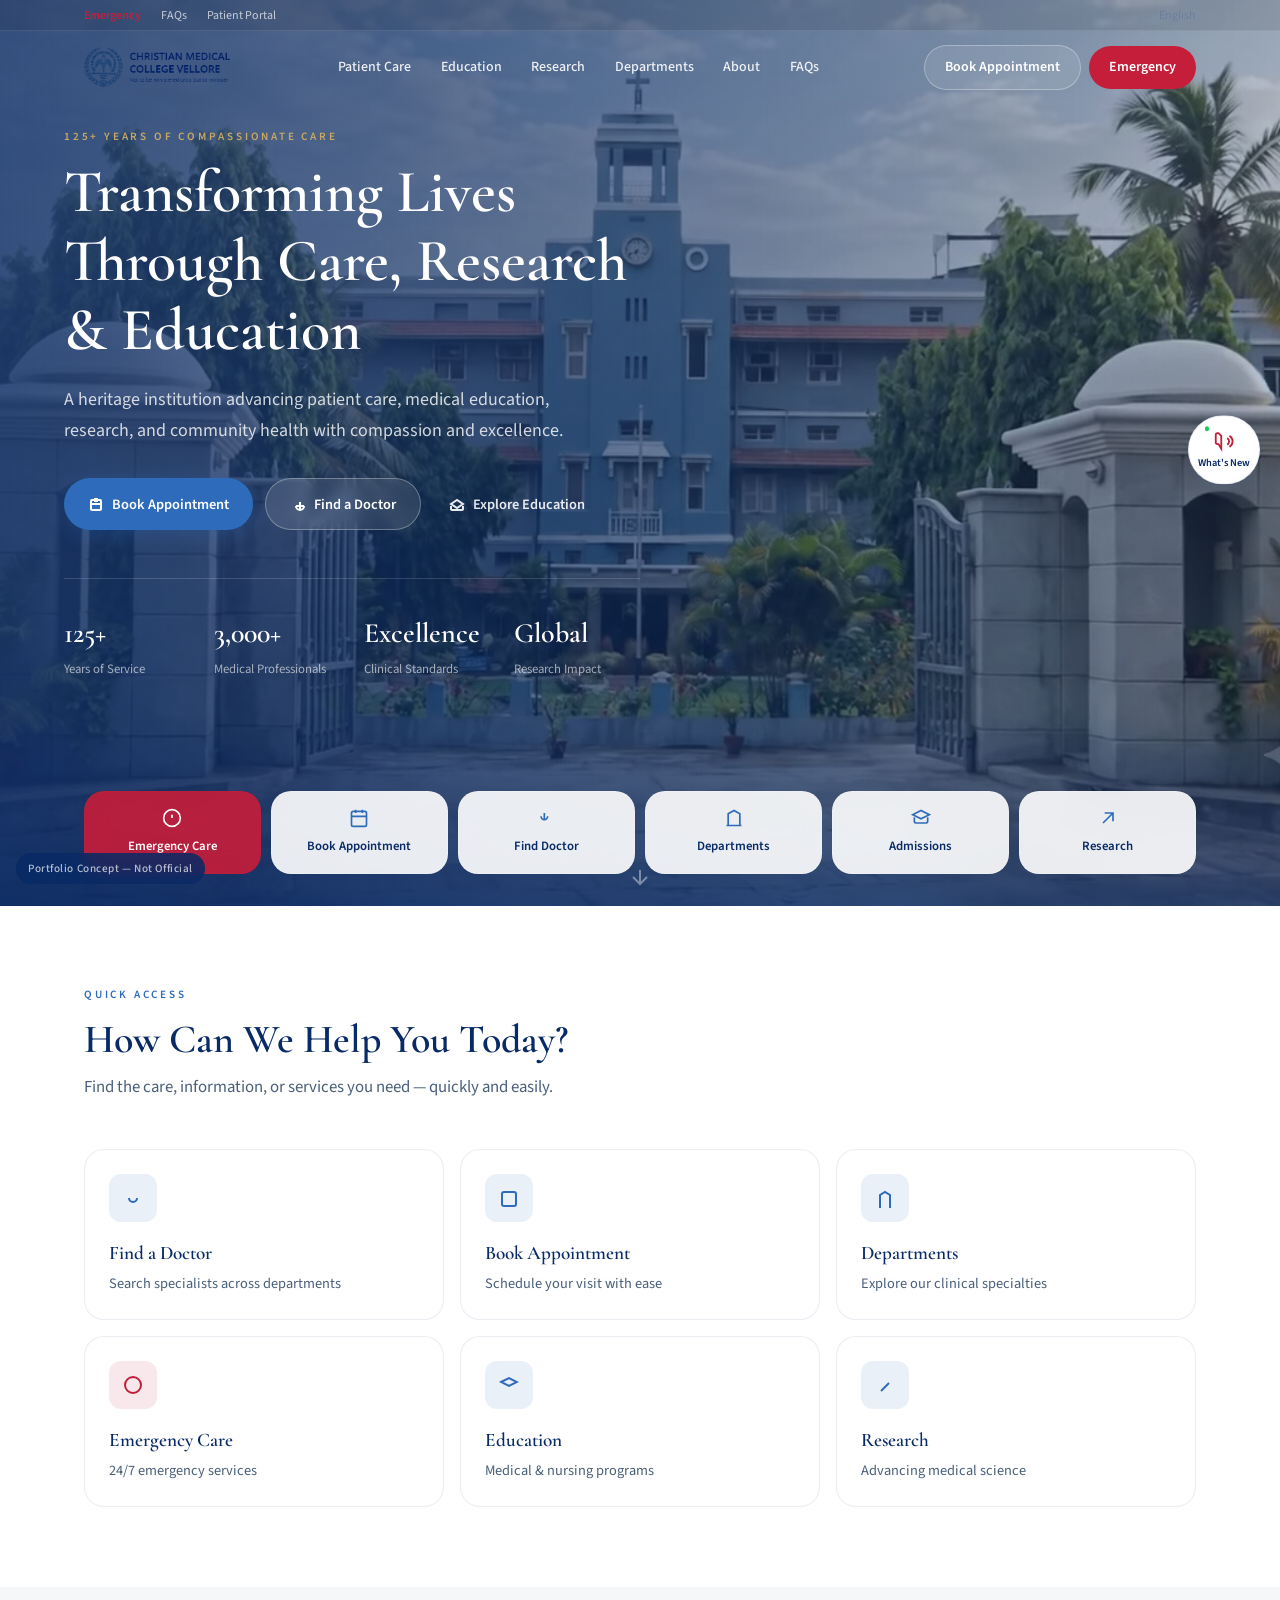
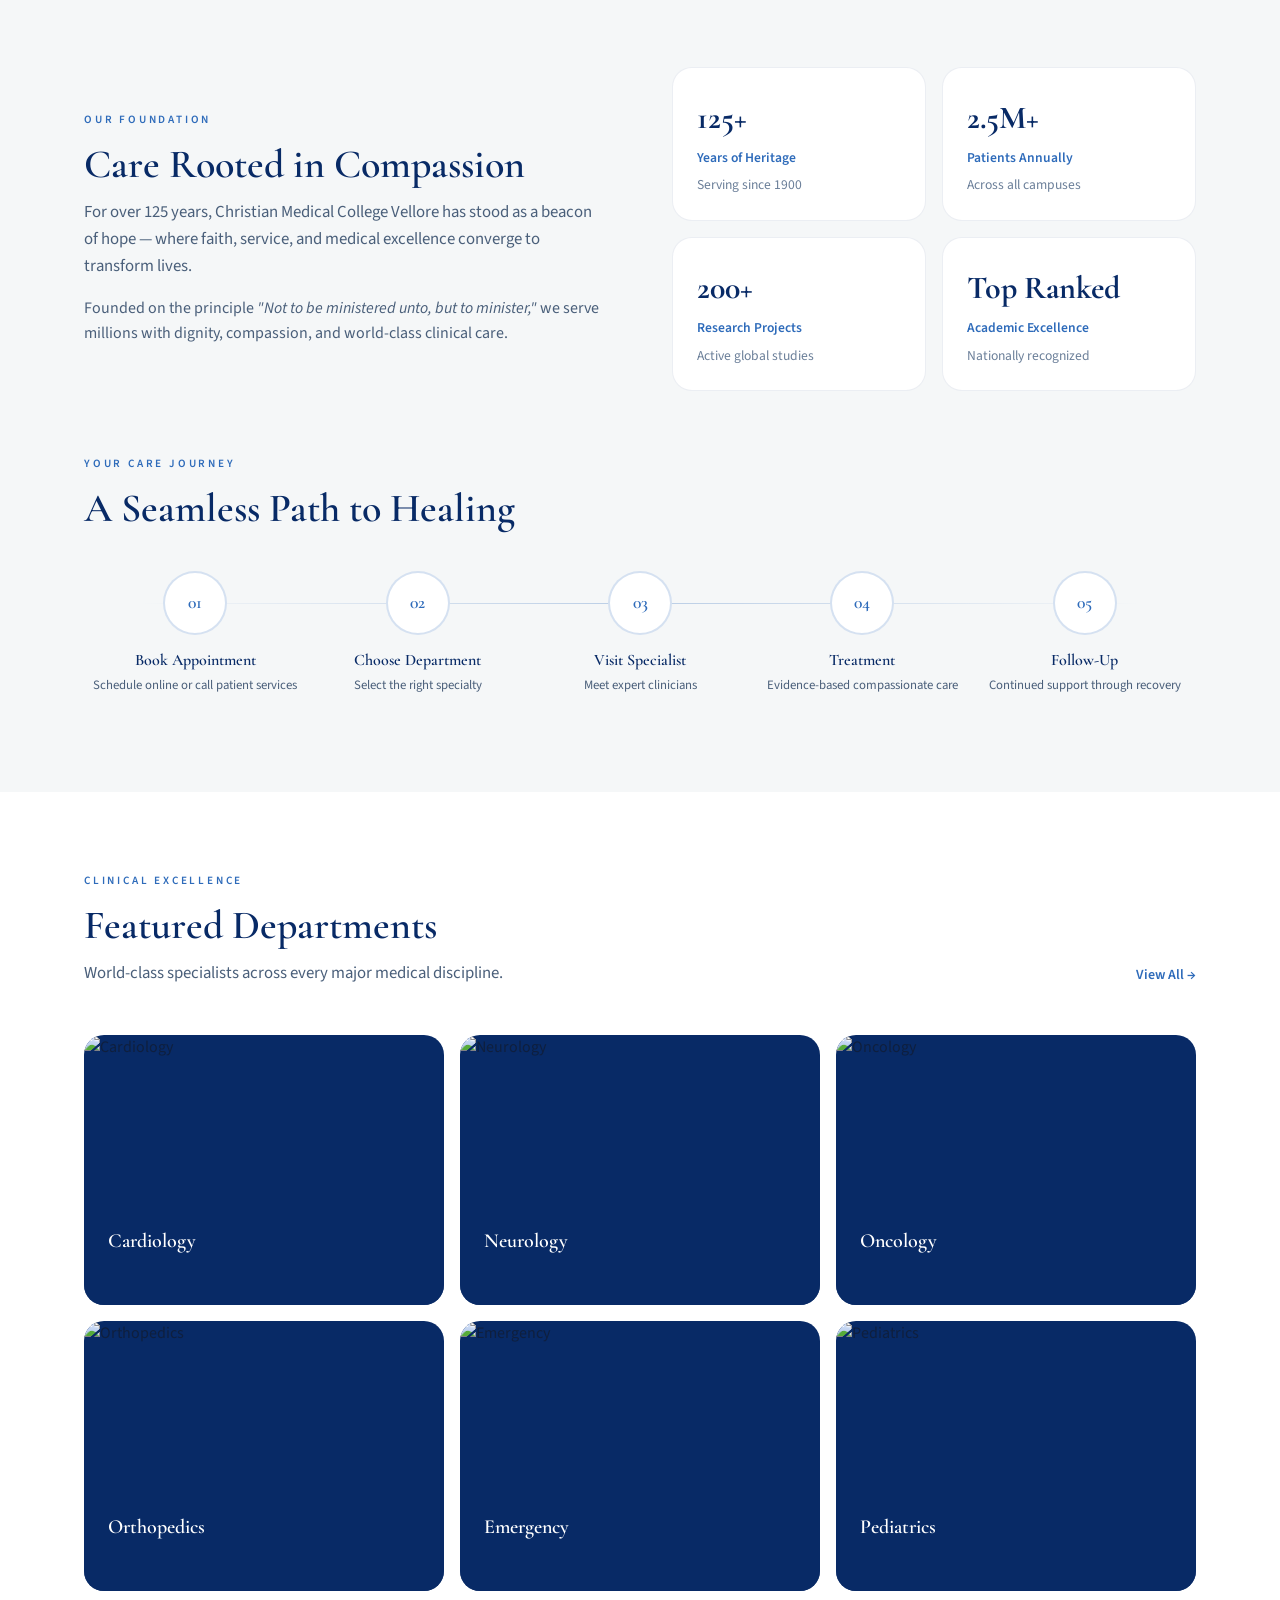
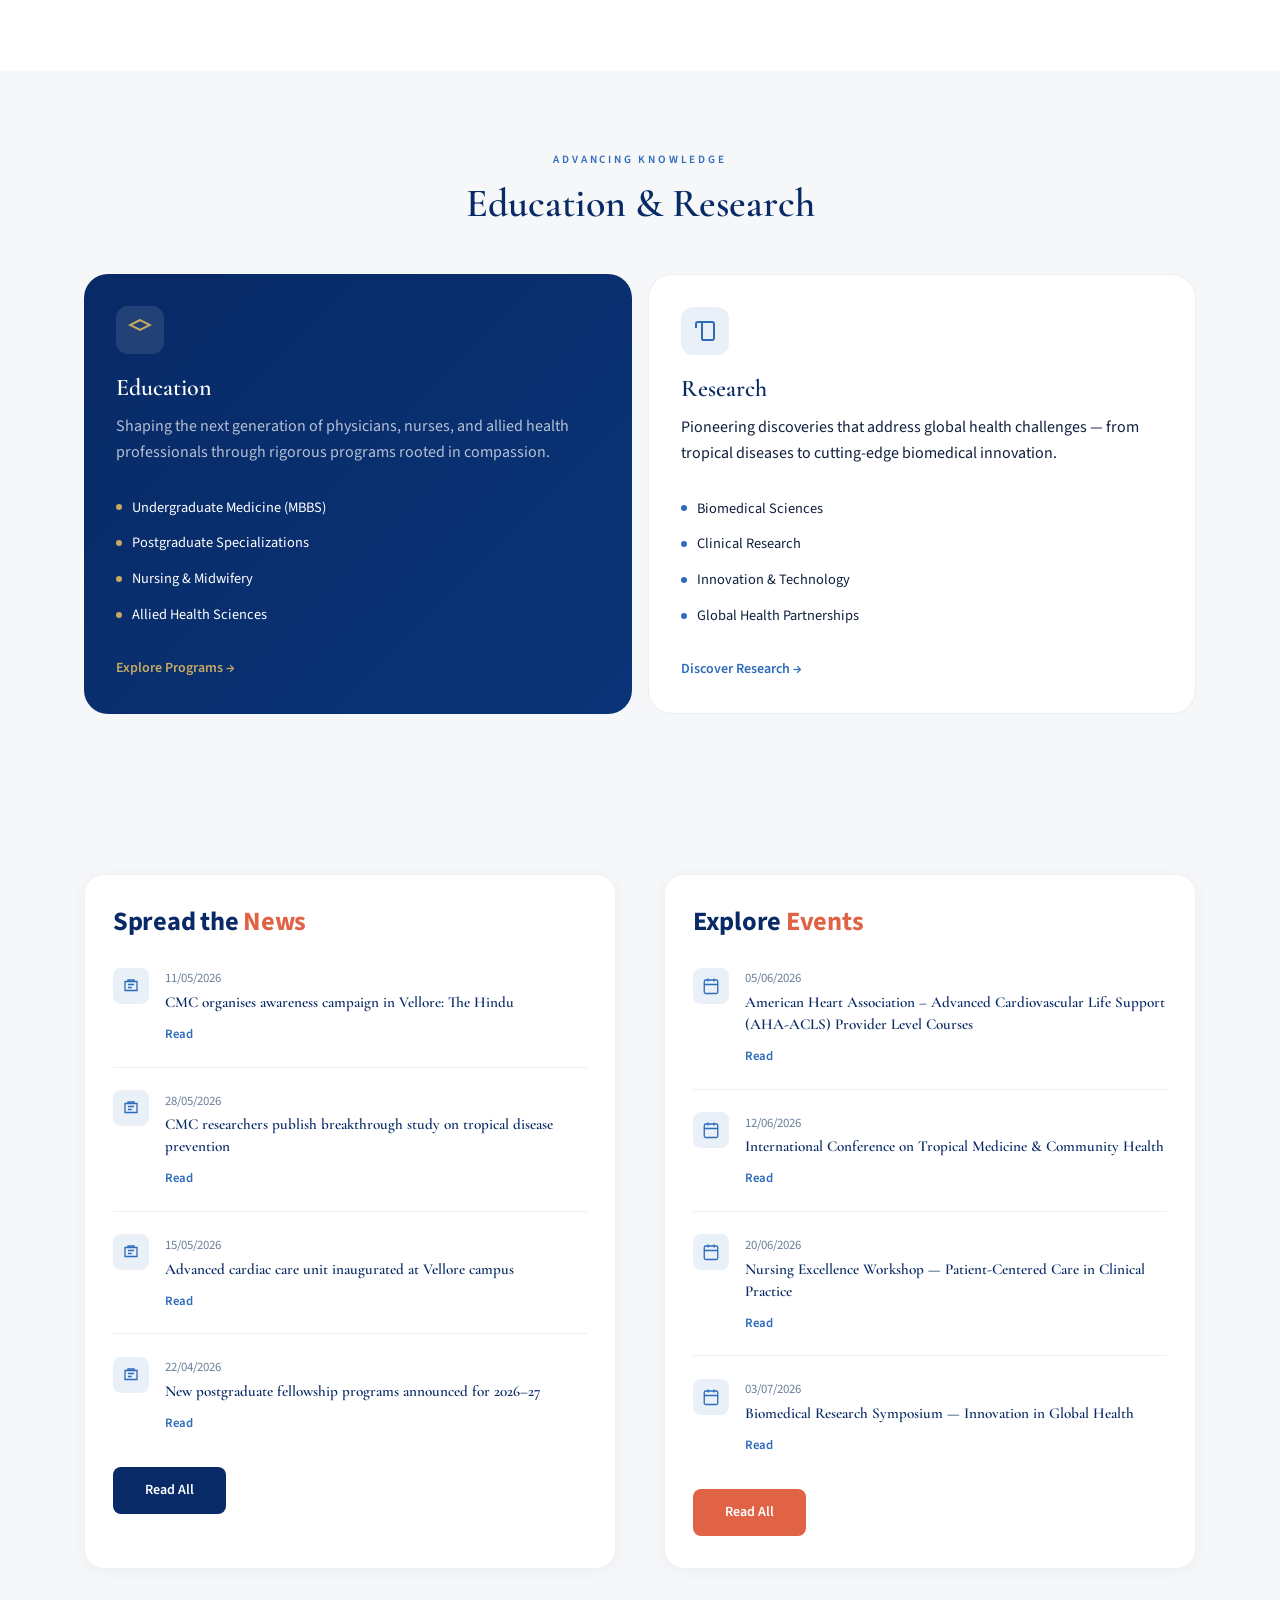
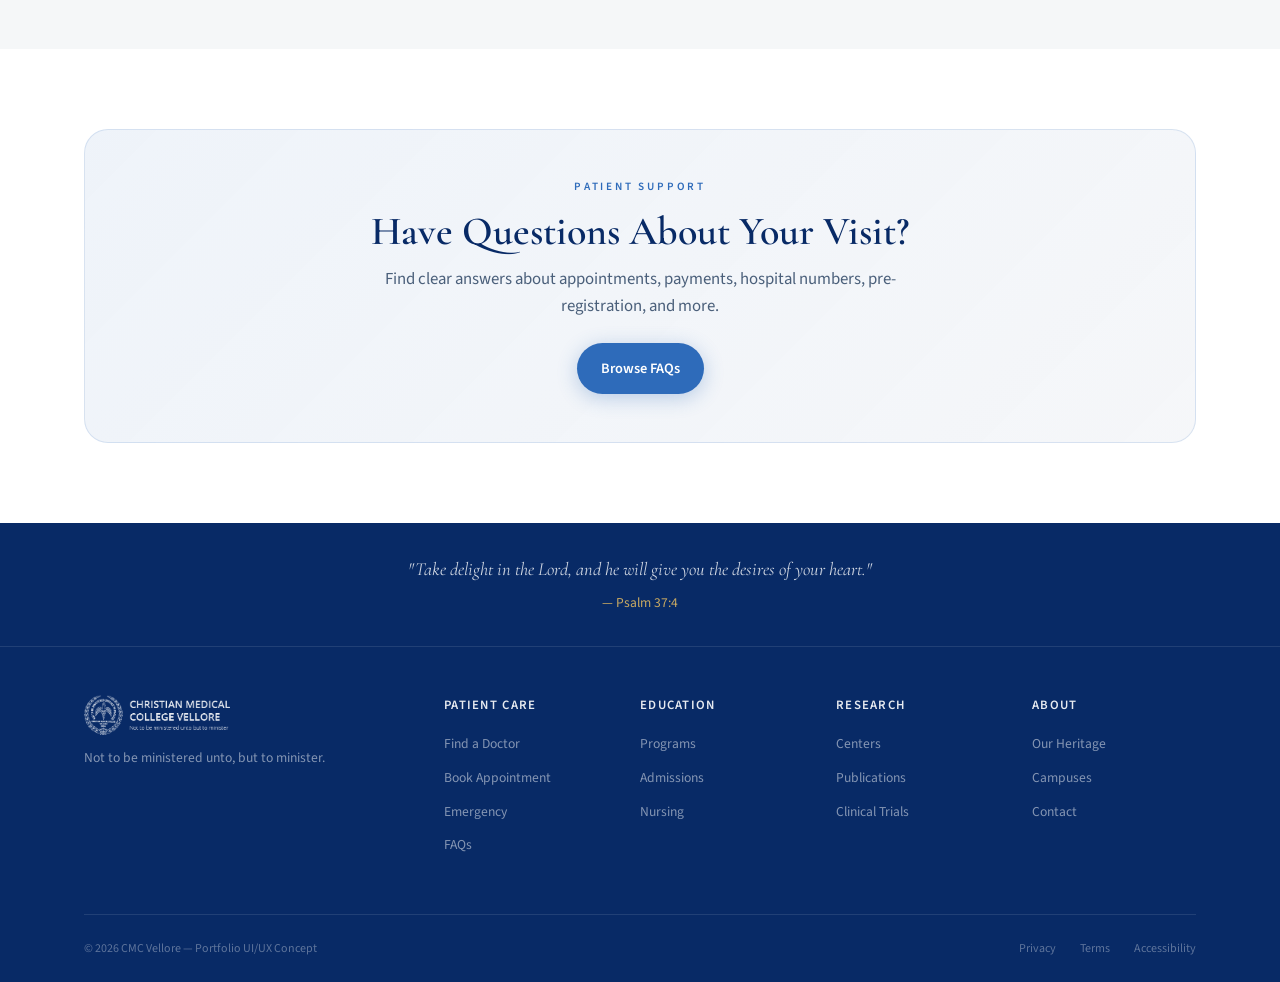
==== index.html @ eed33484 "Add files via upload" ====
<!DOCTYPE html>
<html lang="en">
<head>
  <meta charset="UTF-8">
  <meta name="viewport" content="width=device-width, initial-scale=1.0">
  <title>CMC Vellore — UI/UX Portfolio Concept</title>
  <meta name="description" content="Conceptual redesign of Christian Medical College Vellore — a portfolio UI/UX demo.">
  <link rel="preconnect" href="https://fonts.googleapis.com">
  <link rel="preconnect" href="https://fonts.gstatic.com" crossorigin>
  <link href="https://fonts.googleapis.com/css2?family=Cormorant+Garamond:wght@500;600;700&family=Source+Sans+3:wght@400;500;600;700&display=swap" rel="stylesheet">
  <link rel="stylesheet" href="style.css">
</head>
<body>

  <div class="portfolio-badge">Portfolio Concept — Not Official</div>

  <!-- Header -->
  <header class="header" id="header">
    <div class="utility-bar">
      <div class="container">
        <div class="utility-links">
          <a href="#emergency" class="emergency">Emergency</a>
          <a href="faq.html">FAQs</a>
          <a href="appointment.html">Patient Portal</a>
        </div>
        <span style="color:var(--text-3);font-size:0.75rem;">English</span>
      </div>
    </div>
    <div class="nav-bar">
      <div class="container">
        <a href="index.html" class="logo">
          <img src="assets/images/logo-2.png" alt="Christian Medical College Vellore">
        </a>
        <nav class="nav-links" aria-label="Main navigation">
          <a href="#patient-care" class="nav-link">Patient Care</a>
          <a href="#education" class="nav-link">Education</a>
          <a href="#research" class="nav-link">Research</a>
          <a href="#departments" class="nav-link">Departments</a>
          <a href="#about" class="nav-link">About</a>
          <a href="faq.html" class="nav-link">FAQs</a>
        </nav>
        <div class="nav-actions">
          <a href="appointment.html" class="btn btn--ghost-nav">Book Appointment</a>
          <a href="#emergency" class="btn btn--red" style="padding:0.65rem 1.25rem;font-size:0.875rem;">Emergency</a>
          <button class="menu-toggle" id="menuToggle" aria-label="Open menu" aria-expanded="false">
            <svg width="24" height="24" fill="none" stroke="currentColor" stroke-width="2"><path d="M4 6h16M4 12h16M4 18h16"/></svg>
          </button>
        </div>
      </div>
    </div>
    <nav class="mobile-menu" id="mobileMenu" aria-label="Mobile navigation">
      <a href="#patient-care">Patient Care</a>
      <a href="#education">Education</a>
      <a href="#research">Research</a>
      <a href="#departments">Departments</a>
      <a href="#about">About</a>
      <a href="faq.html">FAQs</a>
      <a href="appointment.html" style="margin-top:0.75rem;text-align:center;border:1px solid rgba(8,42,102,0.15);border-radius:999px;padding:0.75rem;">Book Appointment</a>
    </nav>
  </header>

  <main>
    <!-- Hero -->
    <section class="hero" aria-label="Welcome">
      <div class="hero__video-wrap">
        <video autoplay loop muted playsinline poster="assets/images/hero-poster.png">
          <source src="videos/landing.webm" type="video/webm">
        </video>
        <div class="hero__overlay"></div>
        <div class="hero__glow"></div>
        <div class="hero__fade"></div>
      </div>

      <div class="hero__content container">
        <p class="eyebrow eyebrow--gold">125+ Years of Compassionate Care</p>
        <h1>Transforming Lives Through Care, Research &amp; Education</h1>
        <p class="hero__subtitle">A heritage institution advancing patient care, medical education, research, and community health with compassion and excellence.</p>
        <div class="hero__ctas">
          <a href="appointment.html" class="btn btn--primary">
            <svg width="16" height="16" fill="none" stroke="currentColor" stroke-width="2"><rect x="3" y="4" width="10" height="10" rx="1"/><path d="M3 8h10M7 2v4M9 2v4"/></svg>
            Book Appointment
          </a>
          <a href="#patient-care" class="btn btn--ghost">
            <svg width="16" height="16" fill="none" stroke="currentColor" stroke-width="2"><path d="M6 10a4 4 0 108 0"/><path d="M10 6v8M6 10h8"/></svg>
            Find a Doctor
          </a>
          <a href="#education" class="btn btn--text">
            <svg width="16" height="16" fill="none" stroke="currentColor" stroke-width="2"><path d="M2 8l6-4 6 4-6 4z"/><path d="M14 10v3a1 1 0 01-1 1H3a1 1 0 01-1-1v-3"/></svg>
            Explore Education
          </a>
        </div>
        <div class="hero__stats">
          <div><strong>125+</strong><span>Years of Service</span></div>
          <div><strong>3,000+</strong><span>Medical Professionals</span></div>
          <div><strong>Excellence</strong><span>Clinical Standards</span></div>
          <div><strong>Global</strong><span>Research Impact</span></div>
        </div>
      </div>

      <div class="hero__actions">
        <div class="container">
          <div class="hero__action-grid">
            <a href="#emergency" class="action-card action-card--red">
              <svg fill="none" stroke="currentColor" stroke-width="2" viewBox="0 0 24 24"><circle cx="12" cy="12" r="10"/><path d="M12 8v4M12 16h.01"/></svg>
              Emergency Care
            </a>
            <a href="appointment.html" class="action-card">
              <svg fill="none" stroke="currentColor" stroke-width="2" viewBox="0 0 24 24"><rect x="3" y="4" width="18" height="18" rx="2"/><path d="M16 2v4M8 2v4M3 10h18"/></svg>
              Book Appointment
            </a>
            <a href="#patient-care" class="action-card">
              <svg fill="none" stroke="currentColor" stroke-width="2" viewBox="0 0 24 24"><path d="M6 10a4 4 0 108 0"/><path d="M10 6v8"/></svg>
              Find Doctor
            </a>
            <a href="#departments" class="action-card">
              <svg fill="none" stroke="currentColor" stroke-width="2" viewBox="0 0 24 24"><path d="M3 21h18M5 21V7l7-4 7 4v14"/></svg>
              Departments
            </a>
            <a href="#education" class="action-card">
              <svg fill="none" stroke="currentColor" stroke-width="2" viewBox="0 0 24 24"><path d="M2 8l10-5 10 5-10 5z"/><path d="M20 11v5a2 2 0 01-2 2H6a2 2 0 01-2-2v-5"/></svg>
              Admissions
            </a>
            <a href="#research" class="action-card">
              <svg fill="none" stroke="currentColor" stroke-width="2" viewBox="0 0 24 24"><path d="M6 18L18 6M8 6h10v10"/></svg>
              Research
            </a>
          </div>
        </div>
      </div>

      <div class="scroll-hint" aria-hidden="true">
        <svg width="24" height="24" fill="none" stroke="currentColor" stroke-width="2"><path d="M12 5v14M5 12l7 7 7-7"/></svg>
      </div>
    </section>

    <!-- Quick Access -->
    <section class="section section--white">
      <div class="container">
        <div class="section-header fade-up">
          <p class="eyebrow">Quick Access</p>
          <h2 class="section-title">How Can We Help You Today?</h2>
          <p class="section-desc">Find the care, information, or services you need — quickly and easily.</p>
        </div>
        <div class="card-grid card-grid--3">
          <a href="#patient-care" class="info-card fade-up">
            <div class="info-card__icon"><svg width="20" height="20" fill="none" stroke="currentColor" stroke-width="2"><path d="M6 10a4 4 0 108 0"/></svg></div>
            <h3>Find a Doctor</h3>
            <p>Search specialists across departments</p>
          </a>
          <a href="appointment.html" class="info-card fade-up">
            <div class="info-card__icon"><svg width="20" height="20" fill="none" stroke="currentColor" stroke-width="2"><rect x="3" y="4" width="14" height="14" rx="2"/></svg></div>
            <h3>Book Appointment</h3>
            <p>Schedule your visit with ease</p>
          </a>
          <a href="#departments" class="info-card fade-up">
            <div class="info-card__icon"><svg width="20" height="20" fill="none" stroke="currentColor" stroke-width="2"><path d="M3 21h14M5 21V7l5-3 5 3v14"/></svg></div>
            <h3>Departments</h3>
            <p>Explore our clinical specialties</p>
          </a>
          <a href="#emergency" class="info-card fade-up">
            <div class="info-card__icon" style="background:rgba(196,30,58,0.1);color:var(--red);"><svg width="20" height="20" fill="none" stroke="currentColor" stroke-width="2"><circle cx="10" cy="10" r="8"/></svg></div>
            <h3>Emergency Care</h3>
            <p>24/7 emergency services</p>
          </a>
          <a href="#education" class="info-card fade-up">
            <div class="info-card__icon"><svg width="20" height="20" fill="none" stroke="currentColor" stroke-width="2"><path d="M2 7l8-4 8 4-8 4z"/></svg></div>
            <h3>Education</h3>
            <p>Medical &amp; nursing programs</p>
          </a>
          <a href="#research" class="info-card fade-up">
            <div class="info-card__icon"><svg width="20" height="20" fill="none" stroke="currentColor" stroke-width="2"><path d="M6 16L14 8"/></svg></div>
            <h3>Research</h3>
            <p>Advancing medical science</p>
          </a>
        </div>
      </div>
    </section>

    <!-- Patient Care -->
    <section class="section section--warm" id="patient-care">
      <div class="container">
        <div class="split">
          <div class="fade-up">
            <p class="eyebrow">Our Foundation</p>
            <h2 class="section-title">Care Rooted in Compassion</h2>
            <p class="section-desc" style="max-width:none;">For over 125 years, Christian Medical College Vellore has stood as a beacon of hope — where faith, service, and medical excellence converge to transform lives.</p>
            <p style="margin-top:1rem;color:var(--text-2);">Founded on the principle <em>"Not to be ministered unto, but to minister,"</em> we serve millions with dignity, compassion, and world-class clinical care.</p>
          </div>
          <div class="stat-grid fade-up">
            <div class="stat-card"><strong>125+</strong><em>Years of Heritage</em><span>Serving since 1900</span></div>
            <div class="stat-card"><strong>2.5M+</strong><em>Patients Annually</em><span>Across all campuses</span></div>
            <div class="stat-card"><strong>200+</strong><em>Research Projects</em><span>Active global studies</span></div>
            <div class="stat-card"><strong>Top Ranked</strong><em>Academic Excellence</em><span>Nationally recognized</span></div>
          </div>
        </div>

        <div style="margin-top:4rem;" class="fade-up">
          <p class="eyebrow">Your Care Journey</p>
          <h2 class="section-title" style="margin-bottom:2.5rem;">A Seamless Path to Healing</h2>
          <div class="journey">
            <div class="journey__step">
              <div class="journey__num">01</div>
              <h3>Book Appointment</h3>
              <p>Schedule online or call patient services</p>
            </div>
            <div class="journey__step">
              <div class="journey__num">02</div>
              <h3>Choose Department</h3>
              <p>Select the right specialty</p>
            </div>
            <div class="journey__step">
              <div class="journey__num">03</div>
              <h3>Visit Specialist</h3>
              <p>Meet expert clinicians</p>
            </div>
            <div class="journey__step">
              <div class="journey__num">04</div>
              <h3>Treatment</h3>
              <p>Evidence-based compassionate care</p>
            </div>
            <div class="journey__step">
              <div class="journey__num">05</div>
              <h3>Follow-Up</h3>
              <p>Continued support through recovery</p>
            </div>
          </div>
        </div>
      </div>
    </section>

    <!-- Departments -->
    <section class="section section--white" id="departments">
      <div class="container">
        <div class="section-header section-header--row fade-up">
          <div>
            <p class="eyebrow">Clinical Excellence</p>
            <h2 class="section-title">Featured Departments</h2>
            <p class="section-desc">World-class specialists across every major medical discipline.</p>
          </div>
          <a href="#" class="link-arrow">View All →</a>
        </div>
        <div class="card-grid card-grid--3">
          <a href="#" class="dept-card fade-up">
            <img src="https://images.unsplash.com/photo-1559757148-5c350d0d3c56?w=800&q=80" alt="Cardiology" loading="lazy">
            <div class="dept-card__overlay"></div>
            <div class="dept-card__content"><h3>Cardiology</h3><p>Advanced heart care &amp; interventional procedures</p></div>
          </a>
          <a href="#" class="dept-card fade-up">
            <img src="https://images.unsplash.com/photo-1576091160399-112ba8d25d1d?w=800&q=80" alt="Neurology" loading="lazy">
            <div class="dept-card__overlay"></div>
            <div class="dept-card__content"><h3>Neurology</h3><p>Comprehensive neurological disorders treatment</p></div>
          </a>
          <a href="#" class="dept-card fade-up">
            <img src="https://images.unsplash.com/photo-1579684385127-1ef15d508118?w=800&q=80" alt="Oncology" loading="lazy">
            <div class="dept-card__overlay"></div>
            <div class="dept-card__content"><h3>Oncology</h3><p>Multidisciplinary cancer care excellence</p></div>
          </a>
          <a href="#" class="dept-card fade-up">
            <img src="https://images.unsplash.com/photo-1666214280552-fb5c1a0e8b0f?w=800&q=80" alt="Orthopedics" loading="lazy">
            <div class="dept-card__overlay"></div>
            <div class="dept-card__content"><h3>Orthopedics</h3><p>Bone, joint &amp; musculoskeletal expertise</p></div>
          </a>
          <a href="#" class="dept-card fade-up">
            <img src="https://images.unsplash.com/photo-1516549655169-df83a0774514?w=800&q=80" alt="Emergency" loading="lazy">
            <div class="dept-card__overlay"></div>
            <div class="dept-card__content"><h3>Emergency</h3><p>Round-the-clock critical care services</p></div>
          </a>
          <a href="#" class="dept-card fade-up">
            <img src="https://images.unsplash.com/photo-1584515933487-779824d29309?w=800&q=80" alt="Pediatrics" loading="lazy">
            <div class="dept-card__overlay"></div>
            <div class="dept-card__content"><h3>Pediatrics</h3><p>Dedicated care for children &amp; adolescents</p></div>
          </a>
        </div>
      </div>
    </section>

    <!-- Education & Research -->
    <section class="section section--warm" id="education">
      <div class="container">
        <div class="section-header fade-up" style="text-align:center;margin-left:auto;margin-right:auto;">
          <p class="eyebrow">Advancing Knowledge</p>
          <h2 class="section-title">Education &amp; Research</h2>
        </div>
        <div class="card-grid card-grid--2" style="margin-top:2rem;">
          <div class="panel panel--navy fade-up" id="research">
            <div class="panel__icon"><svg width="24" height="24" fill="none" stroke="currentColor" stroke-width="2"><path d="M12 2L2 7l10 5 10-5-10-5z"/></svg></div>
            <h3>Education</h3>
            <p>Shaping the next generation of physicians, nurses, and allied health professionals through rigorous programs rooted in compassion.</p>
            <ul>
              <li>Undergraduate Medicine (MBBS)</li>
              <li>Postgraduate Specializations</li>
              <li>Nursing &amp; Midwifery</li>
              <li>Allied Health Sciences</li>
            </ul>
            <a href="#" class="panel__link">Explore Programs →</a>
          </div>
          <div class="panel panel--white fade-up" style="background:#fff;">
            <div class="panel__icon"><svg width="24" height="24" fill="none" stroke="currentColor" stroke-width="2"><path d="M9 3H5a2 2 0 00-2 2v4m6-6h10a2 2 0 012 2v4M9 3v18m0 0h10a2 2 0 002-2V9"/></svg></div>
            <h3>Research</h3>
            <p>Pioneering discoveries that address global health challenges — from tropical diseases to cutting-edge biomedical innovation.</p>
            <ul>
              <li>Biomedical Sciences</li>
              <li>Clinical Research</li>
              <li>Innovation &amp; Technology</li>
              <li>Global Health Partnerships</li>
            </ul>
            <a href="#" class="panel__link">Discover Research →</a>
          </div>
        </div>
      </div>
    </section>

    <!-- News & Events -->
    <section class="section news-events" id="news">
      <div class="container">
        <div class="news-events__grid fade-up">

          <!-- News -->
          <div class="news-events__col">
            <h2 class="news-events__heading">Spread the <span>News</span></h2>
            <div class="news-events__list">
              <article class="news-events__item">
                <div class="news-events__icon" aria-hidden="true">
                  <svg width="18" height="18" fill="none" stroke="currentColor" stroke-width="1.75" viewBox="0 0 24 24"><path d="M4 6h16v12H4z"/><path d="M8 6V4h8v2M8 10h8M8 14h5"/></svg>
                </div>
                <div class="news-events__body">
                  <time class="news-events__date" datetime="2026-05-11">11/05/2026</time>
                  <h3 class="news-events__title">CMC organises awareness campaign in Vellore: The Hindu</h3>
                  <a href="#" class="news-events__read">Read</a>
                </div>
              </article>
              <article class="news-events__item">
                <div class="news-events__icon" aria-hidden="true">
                  <svg width="18" height="18" fill="none" stroke="currentColor" stroke-width="1.75" viewBox="0 0 24 24"><path d="M4 6h16v12H4z"/><path d="M8 6V4h8v2M8 10h8M8 14h5"/></svg>
                </div>
                <div class="news-events__body">
                  <time class="news-events__date" datetime="2026-05-28">28/05/2026</time>
                  <h3 class="news-events__title">CMC researchers publish breakthrough study on tropical disease prevention</h3>
                  <a href="#" class="news-events__read">Read</a>
                </div>
              </article>
              <article class="news-events__item">
                <div class="news-events__icon" aria-hidden="true">
                  <svg width="18" height="18" fill="none" stroke="currentColor" stroke-width="1.75" viewBox="0 0 24 24"><path d="M4 6h16v12H4z"/><path d="M8 6V4h8v2M8 10h8M8 14h5"/></svg>
                </div>
                <div class="news-events__body">
                  <time class="news-events__date" datetime="2026-05-15">15/05/2026</time>
                  <h3 class="news-events__title">Advanced cardiac care unit inaugurated at Vellore campus</h3>
                  <a href="#" class="news-events__read">Read</a>
                </div>
              </article>
              <article class="news-events__item">
                <div class="news-events__icon" aria-hidden="true">
                  <svg width="18" height="18" fill="none" stroke="currentColor" stroke-width="1.75" viewBox="0 0 24 24"><path d="M4 6h16v12H4z"/><path d="M8 6V4h8v2M8 10h8M8 14h5"/></svg>
                </div>
                <div class="news-events__body">
                  <time class="news-events__date" datetime="2026-04-22">22/04/2026</time>
                  <h3 class="news-events__title">New postgraduate fellowship programs announced for 2026–27</h3>
                  <a href="#" class="news-events__read">Read</a>
                </div>
              </article>
            </div>
            <div class="news-events__footer">
              <a href="#" class="btn--read-all btn--read-all--navy">Read All</a>
            </div>
          </div>

          <!-- Events -->
          <div class="news-events__col">
            <h2 class="news-events__heading">Explore <span>Events</span></h2>
            <div class="news-events__list">
              <article class="news-events__item">
                <div class="news-events__icon" aria-hidden="true">
                  <svg width="18" height="18" fill="none" stroke="currentColor" stroke-width="1.75" viewBox="0 0 24 24"><rect x="3" y="4" width="18" height="18" rx="2"/><path d="M16 2v4M8 2v4M3 10h18"/></svg>
                </div>
                <div class="news-events__body">
                  <time class="news-events__date" datetime="2026-06-05">05/06/2026</time>
                  <h3 class="news-events__title">American Heart Association – Advanced Cardiovascular Life Support (AHA-ACLS) Provider Level Courses</h3>
                  <a href="#" class="news-events__read">Read</a>
                </div>
              </article>
              <article class="news-events__item">
                <div class="news-events__icon" aria-hidden="true">
                  <svg width="18" height="18" fill="none" stroke="currentColor" stroke-width="1.75" viewBox="0 0 24 24"><rect x="3" y="4" width="18" height="18" rx="2"/><path d="M16 2v4M8 2v4M3 10h18"/></svg>
                </div>
                <div class="news-events__body">
                  <time class="news-events__date" datetime="2026-06-12">12/06/2026</time>
                  <h3 class="news-events__title">International Conference on Tropical Medicine &amp; Community Health</h3>
                  <a href="#" class="news-events__read">Read</a>
                </div>
              </article>
              <article class="news-events__item">
                <div class="news-events__icon" aria-hidden="true">
                  <svg width="18" height="18" fill="none" stroke="currentColor" stroke-width="1.75" viewBox="0 0 24 24"><rect x="3" y="4" width="18" height="18" rx="2"/><path d="M16 2v4M8 2v4M3 10h18"/></svg>
                </div>
                <div class="news-events__body">
                  <time class="news-events__date" datetime="2026-06-20">20/06/2026</time>
                  <h3 class="news-events__title">Nursing Excellence Workshop — Patient-Centered Care in Clinical Practice</h3>
                  <a href="#" class="news-events__read">Read</a>
                </div>
              </article>
              <article class="news-events__item">
                <div class="news-events__icon" aria-hidden="true">
                  <svg width="18" height="18" fill="none" stroke="currentColor" stroke-width="1.75" viewBox="0 0 24 24"><rect x="3" y="4" width="18" height="18" rx="2"/><path d="M16 2v4M8 2v4M3 10h18"/></svg>
                </div>
                <div class="news-events__body">
                  <time class="news-events__date" datetime="2026-07-03">03/07/2026</time>
                  <h3 class="news-events__title">Biomedical Research Symposium — Innovation in Global Health</h3>
                  <a href="#" class="news-events__read">Read</a>
                </div>
              </article>
            </div>
            <div class="news-events__footer">
              <a href="#" class="btn--read-all btn--read-all--accent">Read All</a>
            </div>
          </div>

        </div>
      </div>
    </section>

    <!-- What's New FAB -->
    <a href="#news" class="whats-new-fab" aria-label="What's New">
      <span class="whats-new-fab__dot" aria-hidden="true"></span>
      <svg width="22" height="22" fill="none" stroke="currentColor" stroke-width="2" viewBox="0 0 24 24"><path d="M3 11v2a2 2 0 002 2h1l3 5v-14l-3-3H5a2 2 0 00-2 2z"/><path d="M15.5 8.5a4 4 0 010 7M18 6a7 7 0 010 12"/></svg>
      What's New
    </a>

    <!-- FAQ Teaser -->
    <section class="section section--white" id="patient-support">
      <div class="container fade-up">
        <div class="faq-teaser">
          <p class="eyebrow">Patient Support</p>
          <h2 class="section-title">Have Questions About Your Visit?</h2>
          <p class="section-desc" style="margin:0.75rem auto 1.5rem;max-width:32rem;">Find clear answers about appointments, payments, hospital numbers, pre-registration, and more.</p>
          <a href="faq.html" class="btn btn--primary">Browse FAQs</a>
        </div>
      </div>
    </section>
  </main>

  <!-- Footer -->
  <footer class="footer" id="about">
    <div class="footer__quote">
      <blockquote>"Take delight in the Lord, and he will give you the desires of your heart."</blockquote>
      <cite>— Psalm 37:4</cite>
    </div>
    <div class="container">
      <div class="footer__grid">
        <div class="footer__brand">
          <img src="assets/images/logo-2.png" alt="CMC Vellore">
          <p>Not to be ministered unto, but to minister.</p>
        </div>
        <div>
          <h4>Patient Care</h4>
          <ul>
            <li><a href="#">Find a Doctor</a></li>
            <li><a href="appointment.html">Book Appointment</a></li>
            <li><a href="#emergency">Emergency</a></li>
            <li><a href="faq.html">FAQs</a></li>
          </ul>
        </div>
        <div>
          <h4>Education</h4>
          <ul>
            <li><a href="#education">Programs</a></li>
            <li><a href="#">Admissions</a></li>
            <li><a href="#">Nursing</a></li>
          </ul>
        </div>
        <div>
          <h4>Research</h4>
          <ul>
            <li><a href="#research">Centers</a></li>
            <li><a href="#">Publications</a></li>
            <li><a href="#">Clinical Trials</a></li>
          </ul>
        </div>
        <div>
          <h4>About</h4>
          <ul>
            <li><a href="#">Our Heritage</a></li>
            <li><a href="#">Campuses</a></li>
            <li><a href="#">Contact</a></li>
          </ul>
        </div>
      </div>
      <div class="footer__bottom">
        <span>© 2026 CMC Vellore — Portfolio UI/UX Concept</span>
        <div class="footer__bottom-links">
          <a href="#">Privacy</a>
          <a href="#">Terms</a>
          <a href="#">Accessibility</a>
        </div>
      </div>
    </div>
  </footer>

  <script src="script.js"></script>
</body>
</html>
---- style.css ----
/* ─── Design Tokens ─── */
:root {
  --navy: #082a66;
  --blue: #2e6bba;
  --soft-white: #f8fafc;
  --warm: #f5f7f8;
  --gold: #c9a962;
  --red: #c41e3a;
  --accent: #e06345;
  --text: #0f1f3d;
  --text-2: #4a5f7a;
  --text-3: #6b7f99;
  --radius: 1rem;
  --radius-lg: 1.25rem;
  --shadow: 0 4px 24px rgba(8, 42, 102, 0.08);
  --font-display: "Cormorant Garamond", Georgia, serif;
  --font-body: "Source Sans 3", system-ui, sans-serif;
  --header-h: 4.5rem;
  --ease: cubic-bezier(0.22, 1, 0.36, 1);
}

*, *::before, *::after { box-sizing: border-box; margin: 0; padding: 0; }

html { scroll-behavior: smooth; }

body {
  font-family: var(--font-body);
  color: var(--text);
  background: var(--soft-white);
  line-height: 1.6;
  -webkit-font-smoothing: antialiased;
}

img, video { display: block; max-width: 100%; }
a { color: inherit; text-decoration: none; }
button { font-family: inherit; cursor: pointer; border: none; background: none; }
ul { list-style: none; }

.container { width: 100%; max-width: 72rem; margin: 0 auto; padding: 0 1.25rem; }
.container--wide {
  max-width: 82rem;
  padding-left: 1.5rem;
  padding-right: 1.5rem;
}
@media (min-width: 768px) {
  .container--wide { padding-left: 2.5rem; padding-right: 2.5rem; }
}
@media (min-width: 1280px) {
  .container--wide { padding-left: 3rem; padding-right: 3rem; }
}

/* ─── Typography ─── */
.eyebrow {
  font-size: 0.7rem;
  font-weight: 600;
  letter-spacing: 0.25em;
  text-transform: uppercase;
  color: var(--blue);
  margin-bottom: 0.75rem;
}
.eyebrow--gold { color: var(--gold); }

h1, h2, h3, .display {
  font-family: var(--font-display);
  font-weight: 600;
  line-height: 1.15;
  color: var(--navy);
}

.section-title { font-size: clamp(1.75rem, 4vw, 2.5rem); }
.section-desc { color: var(--text-2); margin-top: 0.75rem; font-size: 1.05rem; max-width: 36rem; }

/* ─── Buttons ─── */
.btn {
  display: inline-flex;
  align-items: center;
  gap: 0.5rem;
  padding: 0.85rem 1.5rem;
  border-radius: 999px;
  font-size: 0.9rem;
  font-weight: 600;
  transition: all 0.3s var(--ease);
  white-space: nowrap;
}
.btn--primary { background: var(--blue); color: #fff; box-shadow: 0 4px 20px rgba(46, 107, 186, 0.3); }
.btn--primary:hover { background: #2563a8; transform: translateY(-1px); }
.btn--ghost { border: 1px solid rgba(255,255,255,0.3); background: rgba(255,255,255,0.1); color: #fff; backdrop-filter: blur(8px); }
.btn--ghost:hover { background: rgba(255,255,255,0.2); }
.btn--outline { border: 1px solid rgba(8,42,102,0.15); color: var(--navy); background: #fff; }
.btn--outline:hover { border-color: var(--blue); color: var(--blue); }
.btn--red { background: var(--red); color: #fff; }
.btn--red:hover { background: #a81830; }
.btn--text { color: rgba(255,255,255,0.9); padding: 0.85rem 1rem; }
.btn--text:hover { color: #fff; }

/* ─── Header ─── */
.header {
  position: fixed;
  inset: 0 0 auto;
  z-index: 100;
  transition: background 0.4s, box-shadow 0.4s;
}
.header--solid,
.header.is-scrolled {
  background: rgba(255,255,255,0.92);
  backdrop-filter: blur(16px);
  box-shadow: 0 1px 0 rgba(8,42,102,0.06);
}
.header--solid .utility-bar,
.header.is-scrolled .utility-bar {
  background: var(--warm);
  border-color: rgba(8,42,102,0.06);
}
.header--solid .utility-bar a,
.header.is-scrolled .utility-bar a { color: var(--text-3); }
.header--solid .utility-bar a:hover,
.header.is-scrolled .utility-bar a:hover { color: var(--navy); }
.header--solid .nav-link,
.header.is-scrolled .nav-link { color: rgba(8,42,102,0.8); }
.header--solid .nav-link:hover,
.header.is-scrolled .nav-link:hover { color: var(--navy); }
.header--solid .logo img,
.header.is-scrolled .logo img { mix-blend-mode: normal; }
.header--solid .btn--ghost-nav,
.header.is-scrolled .btn--ghost-nav {
  border-color: rgba(8,42,102,0.15);
  background: #fff;
  color: var(--navy);
}
.header--solid .menu-toggle,
.header.is-scrolled .menu-toggle { color: var(--navy); }

.utility-bar {
  display: none;
  border-bottom: 1px solid rgba(255,255,255,0.1);
  background: rgba(0,0,0,0.1);
  font-size: 0.75rem;
  transition: all 0.4s;
}
@media (min-width: 1024px) { .utility-bar { display: block; } }

.utility-bar .container {
  display: flex;
  justify-content: space-between;
  align-items: center;
  padding-top: 0.35rem;
  padding-bottom: 0.35rem;
}
.utility-links { display: flex; gap: 1.25rem; }
.utility-links a { color: rgba(255,255,255,0.7); transition: color 0.2s; }
.utility-links a:hover { color: #fff; }
.utility-links a.emergency { color: var(--red); font-weight: 600; }

.nav-bar .container {
  display: flex;
  align-items: center;
  justify-content: space-between;
  height: var(--header-h);
  gap: 1rem;
}
.header--compact .nav-bar .container,
.header--compact .nav-bar__inner {
  height: 3.25rem;
  min-height: 3.25rem;
}

.logo img {
  height: 2.5rem;
  width: auto;
  mix-blend-mode: screen;
  transition: transform 0.3s;
}
.logo:hover img { transform: scale(1.02); }

.nav-links {
  display: none;
  align-items: center;
  gap: 0.15rem;
}
@media (min-width: 1200px) { .nav-links { display: flex; } }

.nav-link {
  padding: 0.5rem 0.85rem;
  font-size: 0.875rem;
  font-weight: 500;
  color: rgba(255,255,255,0.9);
  border-radius: 0.5rem;
  transition: color 0.2s, background 0.2s;
}
.nav-link:hover { color: #fff; }
.nav-link.active { background: rgba(46,107,186,0.12); color: var(--blue); }

.nav-links--center { flex: 1; justify-content: center; }

.nav-actions { display: flex; align-items: center; gap: 0.5rem; }
.nav-actions--compact { gap: 0.4rem; flex-shrink: 0; }

/* Compact portal header buttons */
.btn-nav {
  display: none;
  align-items: center;
  justify-content: center;
  padding: 0.4rem 0.75rem;
  border-radius: 999px;
  font-size: 0.75rem;
  font-weight: 600;
  white-space: nowrap;
  transition: all 0.2s var(--ease);
  line-height: 1.2;
}
@media (min-width: 640px) { .btn-nav { display: inline-flex; } }

.btn-nav--home {
  border: 1px solid rgba(8, 42, 102, 0.12);
  background: #fff;
  color: var(--text-2);
  padding: 0.4rem 0.65rem;
}
.btn-nav--home:hover { border-color: rgba(8, 42, 102, 0.25); color: var(--navy); }

.btn-nav--active {
  border: 1px solid rgba(46, 107, 186, 0.25);
  background: rgba(46, 107, 186, 0.08);
  color: var(--blue);
}
.btn-nav--active:hover { background: rgba(46, 107, 186, 0.14); }

.btn-nav--emergency {
  background: var(--red);
  color: #fff;
  padding: 0.4rem 0.8rem;
}
.btn-nav--emergency:hover { background: #a81830; }

/* Compact header variant */
.header--compact .logo--compact img { height: 2rem; }
.header--compact .nav-link {
  padding: 0.35rem 0.6rem;
  font-size: 0.8125rem;
  white-space: nowrap;
}
.header--compact .nav-links { gap: 0.05rem; }
.header--compact .utility-bar .container {
  padding-top: 0.25rem;
  padding-bottom: 0.25rem;
}
.header--compact .nav-bar .container {
  display: flex;
  align-items: center;
  justify-content: space-between;
  gap: 1.5rem;
}
@media (min-width: 1200px) {
  .header--compact .nav-bar__inner {
    display: grid;
    grid-template-columns: minmax(0, auto) 1fr minmax(0, auto);
    align-items: center;
    gap: 2rem;
  }
  .header--compact .nav-links--center {
    display: flex;
    justify-content: center;
    gap: 0.15rem;
  }
}
.btn--ghost-nav {
  display: none;
  border: 1px solid rgba(255,255,255,0.3);
  background: rgba(255,255,255,0.1);
  color: #fff;
  backdrop-filter: blur(8px);
  padding: 0.65rem 1.25rem;
  border-radius: 999px;
  font-size: 0.875rem;
  font-weight: 600;
}
@media (min-width: 640px) { .btn--ghost-nav { display: inline-flex; } }

.menu-toggle { display: flex; color: #fff; padding: 0.5rem; }
@media (min-width: 1200px) { .menu-toggle { display: none; } }

.mobile-menu {
  display: none;
  background: #fff;
  border-bottom: 1px solid rgba(8,42,102,0.08);
  padding: 1rem 1.25rem 1.5rem;
}
.mobile-menu.is-open { display: block; }
.mobile-menu a {
  display: block;
  padding: 0.85rem 0;
  border-bottom: 1px solid rgba(8,42,102,0.06);
  font-weight: 500;
  color: var(--navy);
}
.mobile-menu a.active { color: var(--blue); }

/* ─── Hero ─── */
.hero {
  position: relative;
  min-height: 100vh;
  display: flex;
  flex-direction: column;
  justify-content: center;
  overflow: hidden;
}
.hero__video-wrap {
  position: absolute;
  inset: 0;
}
.hero__video-wrap video {
  width: 100%;
  height: 100%;
  object-fit: cover;
  object-position: center 35%;
}
.hero__overlay {
  position: absolute;
  inset: 0;
  background: linear-gradient(to right, rgba(8,42,102,0.85), rgba(8,42,102,0.55) 50%, rgba(8,42,102,0.25));
}
.hero__glow {
  position: absolute;
  inset: 0;
  background: linear-gradient(135deg, rgba(255,248,240,0.1), transparent 50%, rgba(46,107,186,0.08));
}
.hero__fade {
  position: absolute;
  bottom: 0; left: 0; right: 0;
  height: 12rem;
  background: linear-gradient(to top, rgba(8,42,102,0.6), transparent);
}

.hero__content {
  position: relative;
  z-index: 2;
  padding: 8rem 0 14rem;
}
.hero h1 {
  font-size: clamp(2.25rem, 5.5vw, 3.75rem);
  color: #fff;
  max-width: 38rem;
}
.hero__subtitle {
  margin-top: 1.25rem;
  font-size: clamp(1rem, 2vw, 1.125rem);
  color: rgba(255,255,255,0.8);
  max-width: 32rem;
  line-height: 1.7;
}
.hero__ctas {
  display: flex;
  flex-wrap: wrap;
  gap: 0.75rem;
  margin-top: 2rem;
}
.hero__stats {
  display: grid;
  grid-template-columns: repeat(2, 1fr);
  gap: 1.5rem;
  margin-top: 3rem;
  padding-top: 2rem;
  border-top: 1px solid rgba(255,255,255,0.15);
  max-width: 36rem;
}
@media (min-width: 640px) { .hero__stats { grid-template-columns: repeat(4, 1fr); } }
.hero__stats strong {
  display: block;
  font-family: var(--font-display);
  font-size: 1.75rem;
  color: #fff;
  font-weight: 600;
}
.hero__stats span { font-size: 0.8rem; color: rgba(255,255,255,0.6); }

.hero__actions {
  position: absolute;
  bottom: 0; left: 0; right: 0;
  z-index: 3;
  padding-bottom: 2rem;
}
.hero__action-grid {
  display: grid;
  grid-template-columns: repeat(2, 1fr);
  gap: 0.65rem;
}
@media (min-width: 640px) { .hero__action-grid { grid-template-columns: repeat(3, 1fr); } }
@media (min-width: 1024px) { .hero__action-grid { grid-template-columns: repeat(6, 1fr); } }

.action-card {
  display: flex;
  flex-direction: column;
  align-items: center;
  gap: 0.5rem;
  padding: 1rem 0.5rem;
  border-radius: var(--radius-lg);
  border: 1px solid rgba(255,255,255,0.2);
  background: rgba(255,255,255,0.9);
  backdrop-filter: blur(12px);
  text-align: center;
  font-size: 0.8rem;
  font-weight: 600;
  color: var(--navy);
  transition: transform 0.3s var(--ease), box-shadow 0.3s;
}
.action-card:hover { transform: translateY(-3px); box-shadow: var(--shadow); }
.action-card--red {
  background: rgba(196,30,58,0.92);
  border-color: rgba(196,30,58,0.3);
  color: #fff;
}
.action-card svg { width: 1.25rem; height: 1.25rem; color: var(--blue); }
.action-card--red svg { color: #fff; }

.scroll-hint {
  position: absolute;
  bottom: 0.5rem;
  left: 50%;
  transform: translateX(-50%);
  z-index: 2;
  color: rgba(255,255,255,0.4);
  animation: bounce 2s infinite;
  display: none;
}
@media (min-width: 1024px) { .scroll-hint { display: block; } }
@keyframes bounce {
  0%, 100% { transform: translateX(-50%) translateY(0); }
  50% { transform: translateX(-50%) translateY(6px); }
}

/* ─── Sections ─── */
.section { padding: 5rem 0; }
.section--warm { background: var(--warm); }
.section--white { background: #fff; }

.section-header {
  margin-bottom: 3rem;
}
.section-header--row {
  display: flex;
  flex-wrap: wrap;
  justify-content: space-between;
  align-items: flex-end;
  gap: 1rem;
}
.link-arrow { font-size: 0.875rem; font-weight: 600; color: var(--blue); }
.link-arrow:hover { color: var(--navy); }

/* Cards grid */
.card-grid {
  display: grid;
  gap: 1rem;
}
@media (min-width: 640px) { .card-grid--2 { grid-template-columns: repeat(2, 1fr); } }
@media (min-width: 640px) { .card-grid--3 { grid-template-columns: repeat(2, 1fr); } }
@media (min-width: 1024px) { .card-grid--3 { grid-template-columns: repeat(3, 1fr); } }

.info-card {
  padding: 1.5rem;
  border-radius: var(--radius-lg);
  border: 1px solid rgba(8,42,102,0.08);
  background: #fff;
  transition: transform 0.3s var(--ease), box-shadow 0.3s;
}
.info-card:hover { transform: translateY(-4px); box-shadow: var(--shadow); }
.info-card__icon {
  width: 3rem; height: 3rem;
  display: flex; align-items: center; justify-content: center;
  border-radius: 0.75rem;
  background: rgba(46,107,186,0.1);
  color: var(--blue);
  margin-bottom: 1.25rem;
  transition: background 0.3s, color 0.3s;
}
.info-card:hover .info-card__icon { background: var(--blue); color: #fff; }
.info-card h3 { font-size: 1.2rem; margin-bottom: 0.5rem; }
.info-card p { font-size: 0.9rem; color: var(--text-2); }

/* Split layout */
.split { display: grid; gap: 3rem; align-items: center; }
@media (min-width: 1024px) { .split { grid-template-columns: 1fr 1fr; gap: 4rem; } }

.stat-grid { display: grid; gap: 1rem; grid-template-columns: repeat(2, 1fr); }
.stat-card {
  padding: 1.5rem;
  border-radius: var(--radius-lg);
  border: 1px solid rgba(8,42,102,0.08);
  background: #fff;
  transition: transform 0.3s;
}
.stat-card:hover { transform: translateY(-3px); }
.stat-card strong {
  display: block;
  font-family: var(--font-display);
  font-size: 2rem;
  color: var(--navy);
}
.stat-card em {
  display: block;
  font-style: normal;
  font-size: 0.85rem;
  font-weight: 600;
  color: var(--blue);
  margin-top: 0.25rem;
}
.stat-card span { font-size: 0.85rem; color: var(--text-3); margin-top: 0.35rem; display: block; }

/* Journey */
.journey { display: flex; gap: 0; overflow-x: auto; padding-bottom: 1rem; }
@media (min-width: 1024px) {
  .journey { overflow: visible; justify-content: space-between; position: relative; }
  .journey::before {
    content: "";
    position: absolute;
    top: 2rem; left: 5%; right: 5%;
    height: 1px;
    background: linear-gradient(to right, transparent, rgba(46,107,186,0.3), transparent);
  }
}
.journey__step {
  flex: 0 0 11rem;
  text-align: center;
  padding: 0 0.5rem;
}
@media (min-width: 1024px) { .journey__step { flex: 1; } }
.journey__num {
  width: 4rem; height: 4rem;
  margin: 0 auto 1rem;
  display: flex; align-items: center; justify-content: center;
  border-radius: 50%;
  border: 2px solid rgba(46,107,186,0.2);
  background: #fff;
  font-family: var(--font-display);
  font-size: 1.1rem;
  font-weight: 600;
  color: var(--blue);
  position: relative;
  z-index: 1;
}
.journey__step h3 { font-size: 1rem; margin-bottom: 0.35rem; }
.journey__step p { font-size: 0.8rem; color: var(--text-2); }

/* Department cards */
.dept-card {
  position: relative;
  border-radius: var(--radius-lg);
  overflow: hidden;
  aspect-ratio: 4/3;
  background: var(--navy);
}
.dept-card img {
  width: 100%; height: 100%;
  object-fit: cover;
  transition: transform 0.6s var(--ease);
}
.dept-card:hover img { transform: scale(1.05); }
.dept-card__overlay {
  position: absolute;
  inset: 0;
  background: linear-gradient(to top, rgba(8,42,102,0.85), rgba(8,42,102,0.2) 60%, transparent);
}
.dept-card__content {
  position: absolute;
  bottom: 0; left: 0; right: 0;
  padding: 1.5rem;
  color: #fff;
}
.dept-card h3 { font-size: 1.25rem; color: #fff; }
.dept-card p {
  font-size: 0.85rem;
  color: rgba(255,255,255,0.75);
  margin-top: 0.35rem;
  opacity: 0;
  transform: translateY(4px);
  transition: opacity 0.3s, transform 0.3s;
}
.dept-card:hover p { opacity: 1; transform: translateY(0); }

/* Education / Research panels */
.panel {
  border-radius: 1.5rem;
  padding: 2rem;
  border: 1px solid rgba(8,42,102,0.08);
}
.panel--navy {
  background: linear-gradient(135deg, var(--navy), #0a3478);
  color: #fff;
  border: none;
}
.panel--navy h3 { color: #fff; }
.panel--navy p { color: rgba(255,255,255,0.7); }
.panel__icon {
  width: 3rem; height: 3rem;
  display: flex; align-items: center; justify-content: center;
  border-radius: 0.75rem;
  margin-bottom: 1.25rem;
}
.panel--navy .panel__icon { background: rgba(255,255,255,0.1); color: var(--gold); }
.panel--white .panel__icon { background: rgba(46,107,186,0.1); color: var(--blue); }
.panel h3 { font-size: 1.5rem; margin-bottom: 0.75rem; }
.panel ul { margin-top: 1.5rem; }
.panel li {
  display: flex; align-items: center; gap: 0.65rem;
  padding: 0.4rem 0;
  font-size: 0.9rem;
}
.panel--navy li::before { content: ""; width: 6px; height: 6px; border-radius: 50%; background: var(--gold); flex-shrink: 0; }
.panel--white li::before { content: ""; width: 6px; height: 6px; border-radius: 50%; background: var(--blue); flex-shrink: 0; }
.panel__link { display: inline-flex; align-items: center; gap: 0.35rem; margin-top: 1.5rem; font-size: 0.875rem; font-weight: 600; }
.panel--navy .panel__link { color: var(--gold); }
.panel--white .panel__link { color: var(--blue); }

/* FAQ teaser */
.faq-teaser {
  text-align: center;
  padding: 3rem 2rem;
  border-radius: 1.5rem;
  background: linear-gradient(135deg, rgba(46,107,186,0.08), rgba(8,42,102,0.04));
  border: 1px solid rgba(46,107,186,0.15);
}

/* ─── Footer ─── */
.footer { background: var(--navy); color: #fff; }
.footer__quote {
  text-align: center;
  padding: 2rem 1.25rem;
  border-bottom: 1px solid rgba(255,255,255,0.1);
}
.footer__quote blockquote {
  font-family: var(--font-display);
  font-size: 1.15rem;
  font-style: italic;
  color: rgba(255,255,255,0.8);
  max-width: 36rem;
  margin: 0 auto;
}
.footer__quote cite { display: block; margin-top: 0.5rem; font-size: 0.85rem; font-style: normal; color: var(--gold); }

.footer__grid {
  display: grid;
  gap: 2rem;
  padding: 3rem 0;
}
@media (min-width: 768px) { .footer__grid { grid-template-columns: repeat(3, 1fr); } }
@media (min-width: 1024px) { .footer__grid { grid-template-columns: 2fr repeat(4, 1fr); } }

.footer__brand img { height: 2.5rem; filter: brightness(0) invert(1); mix-blend-mode: screen; opacity: 0.9; }
.footer__brand p { margin-top: 0.75rem; font-size: 0.85rem; color: rgba(255,255,255,0.5); }
.footer h4 { font-size: 0.8rem; text-transform: uppercase; letter-spacing: 0.1em; margin-bottom: 1rem; color: rgba(255,255,255,0.9); font-family: var(--font-body); font-weight: 600; }
.footer ul li { margin-bottom: 0.5rem; }
.footer ul a { font-size: 0.85rem; color: rgba(255,255,255,0.5); transition: color 0.2s; }
.footer ul a:hover { color: #fff; }

.footer__bottom {
  border-top: 1px solid rgba(255,255,255,0.1);
  padding: 1.5rem 0;
  display: flex;
  flex-wrap: wrap;
  justify-content: space-between;
  gap: 1rem;
  font-size: 0.75rem;
  color: rgba(255,255,255,0.35);
}
.footer__bottom-links { display: flex; gap: 1.5rem; }
.footer__bottom-links a:hover { color: rgba(255,255,255,0.7); }

/* ─── FAQ Page ─── */
.page-hero {
  padding: 8rem 0 3rem;
  background: linear-gradient(to bottom, var(--soft-white), #fff, var(--warm));
  position: relative;
}
.page-hero::before {
  content: "";
  position: absolute;
  inset: 0;
  background: radial-gradient(ellipse at top right, rgba(46,107,186,0.08), transparent 60%);
  pointer-events: none;
}
.page-hero h1 { font-size: clamp(2rem, 5vw, 3rem); }
.page-hero p { color: var(--text-2); margin-top: 1rem; font-size: 1.05rem; max-width: 36rem; }

.search-box {
  position: relative;
  margin-top: 2rem;
  max-width: 36rem;
}
.search-box svg {
  position: absolute;
  left: 1rem; top: 50%;
  transform: translateY(-50%);
  width: 1.25rem; height: 1.25rem;
  color: var(--text-3);
}
.search-box input {
  width: 100%;
  padding: 1rem 1rem 1rem 3rem;
  border: 1px solid rgba(8,42,102,0.1);
  border-radius: var(--radius-lg);
  font-size: 1rem;
  font-family: inherit;
  outline: none;
  transition: border-color 0.2s, box-shadow 0.2s;
}
.search-box input:focus {
  border-color: var(--blue);
  box-shadow: 0 0 0 3px rgba(46,107,186,0.15);
}

.pills {
  display: flex;
  gap: 0.5rem;
  overflow-x: auto;
  padding: 1.25rem 0 0.5rem;
  margin-top: 0.5rem;
}
.pill {
  flex-shrink: 0;
  padding: 0.5rem 1rem;
  border-radius: 999px;
  font-size: 0.8rem;
  font-weight: 500;
  border: 1px solid rgba(8,42,102,0.1);
  background: #fff;
  color: var(--navy);
  transition: all 0.2s;
}
.pill:hover, .pill.active { background: var(--navy); color: #fff; border-color: var(--navy); }

.faq-layout {
  display: grid;
  gap: 2.5rem;
  padding: 3rem 0 5rem;
}
@media (min-width: 1024px) {
  .faq-layout { grid-template-columns: 15rem 1fr; gap: 3.5rem; }
}

.faq-sidebar { display: none; }
@media (min-width: 1024px) {
  .faq-sidebar {
    display: block;
    position: sticky;
    top: 6rem;
    align-self: start;
  }
}
.faq-sidebar h3 {
  font-size: 0.7rem;
  text-transform: uppercase;
  letter-spacing: 0.15em;
  color: var(--text-3);
  margin-bottom: 0.75rem;
  font-family: var(--font-body);
  font-weight: 600;
}
.faq-sidebar button {
  display: block;
  width: 100%;
  text-align: left;
  padding: 0.6rem 1rem;
  border-radius: 0.75rem;
  font-size: 0.875rem;
  font-weight: 500;
  color: var(--text-2);
  transition: background 0.2s, color 0.2s;
}
.faq-sidebar button:hover { background: var(--warm); color: var(--navy); }
.faq-sidebar button.active { background: rgba(46,107,186,0.1); color: var(--blue); }

.faq-group { margin-bottom: 2.5rem; scroll-margin-top: 7rem; }
.faq-group h2 { font-size: 1.5rem; margin-bottom: 1rem; }

.accordion-item {
  border: 1px solid rgba(8,42,102,0.08);
  border-radius: var(--radius-lg);
  background: #fff;
  margin-bottom: 0.65rem;
  overflow: hidden;
  transition: box-shadow 0.3s;
}
.accordion-item:hover { box-shadow: var(--shadow); }
.accordion-item.is-open { box-shadow: var(--shadow); }

.accordion-trigger {
  width: 100%;
  display: flex;
  justify-content: space-between;
  align-items: flex-start;
  gap: 1rem;
  padding: 1.15rem 1.25rem;
  text-align: left;
  font-size: 0.95rem;
  font-weight: 600;
  color: var(--navy);
  transition: background 0.2s;
}
.accordion-trigger:hover { background: var(--soft-white); }
.accordion-trigger svg {
  flex-shrink: 0;
  width: 1.25rem; height: 1.25rem;
  color: var(--blue);
  transition: transform 0.3s var(--ease);
}
.accordion-item.is-open .accordion-trigger svg { transform: rotate(180deg); }

.accordion-panel {
  max-height: 0;
  overflow: hidden;
  transition: max-height 0.35s var(--ease);
}
.accordion-item.is-open .accordion-panel { max-height: 20rem; }
.accordion-panel__inner {
  padding: 0 1.25rem 1.15rem;
  font-size: 0.9rem;
  color: var(--text-2);
  line-height: 1.7;
  border-top: 1px solid rgba(8,42,102,0.05);
  padding-top: 1rem;
}

mark { background: rgba(46,107,186,0.15); color: var(--navy); border-radius: 2px; padding: 0 2px; }

.help-card {
  margin-top: 2rem;
  padding: 2rem;
  border-radius: 1.5rem;
  background: linear-gradient(135deg, var(--navy), #0a3478);
  color: #fff;
}
.help-card h2 { color: #fff; font-size: 1.5rem; margin-bottom: 0.5rem; }
.help-card p { color: rgba(255,255,255,0.7); font-size: 0.9rem; }
.help-card__grid {
  display: grid;
  gap: 0.75rem;
  margin-top: 1.5rem;
}
@media (min-width: 640px) { .help-card__grid { grid-template-columns: repeat(2, 1fr); } }
.help-card__item {
  padding: 1rem;
  border-radius: var(--radius-lg);
  border: 1px solid rgba(255,255,255,0.1);
  background: rgba(255,255,255,0.05);
  font-size: 0.85rem;
}
.help-card__item strong { display: block; margin-bottom: 0.25rem; }

.back-top {
  position: fixed;
  bottom: 1.5rem; right: 1.5rem;
  width: 3rem; height: 3rem;
  border-radius: 50%;
  background: var(--navy);
  color: #fff;
  display: flex; align-items: center; justify-content: center;
  box-shadow: 0 4px 16px rgba(8,42,102,0.3);
  opacity: 0;
  pointer-events: none;
  transition: opacity 0.3s, background 0.2s;
  z-index: 50;
}
.back-top.is-visible { opacity: 1; pointer-events: auto; }
.back-top:hover { background: var(--blue); }

/* ─── Animations ─── */
.fade-up {
  opacity: 0;
  transform: translateY(24px);
  transition: opacity 0.7s var(--ease), transform 0.7s var(--ease);
}
.fade-up.is-visible { opacity: 1; transform: translateY(0); }

/* ─── News & Events ─── */
.news-events {
  background: var(--warm);
}
.news-events__grid {
  display: grid;
  gap: 2.5rem;
}
@media (min-width: 900px) {
  .news-events__grid { grid-template-columns: 1fr 1fr; gap: 3rem; }
}

.news-events__col {
  background: #fff;
  border-radius: 1.25rem;
  border: 1px solid rgba(8, 42, 102, 0.06);
  padding: 2rem 1.75rem;
  box-shadow: 0 2px 16px rgba(8, 42, 102, 0.04);
  transition: box-shadow 0.3s var(--ease);
}
.news-events__col:hover {
  box-shadow: 0 8px 32px rgba(8, 42, 102, 0.08);
}

.news-events__heading {
  font-family: var(--font-body);
  font-size: clamp(1.35rem, 3vw, 1.65rem);
  font-weight: 700;
  color: var(--navy);
  margin-bottom: 1.75rem;
  letter-spacing: -0.01em;
}
.news-events__heading span {
  color: var(--accent);
}

.news-events__list {
  display: flex;
  flex-direction: column;
}

.news-events__item {
  display: flex;
  gap: 1rem;
  padding: 1.25rem 0;
  border-bottom: 1px solid rgba(8, 42, 102, 0.08);
  transition: background 0.2s;
}
.news-events__item:first-child { padding-top: 0; }
.news-events__item:last-child { border-bottom: none; padding-bottom: 0; }
.news-events__item:hover {
  background: linear-gradient(to right, rgba(46, 107, 186, 0.03), transparent);
  margin: 0 -0.75rem;
  padding-left: 0.75rem;
  padding-right: 0.75rem;
  border-radius: 0.5rem;
}

.news-events__icon {
  flex-shrink: 0;
  width: 2.25rem;
  height: 2.25rem;
  display: flex;
  align-items: center;
  justify-content: center;
  border-radius: 0.5rem;
  background: rgba(46, 107, 186, 0.1);
  color: var(--blue);
  margin-top: 0.15rem;
}

.news-events__body { flex: 1; min-width: 0; }

.news-events__date {
  font-size: 0.8rem;
  color: var(--text-3);
  margin-bottom: 0.35rem;
}

.news-events__title {
  font-size: 0.95rem;
  font-weight: 600;
  color: var(--navy);
  line-height: 1.45;
  margin-bottom: 0.5rem;
}

.news-events__read {
  font-size: 0.8rem;
  font-weight: 600;
  color: var(--blue);
  transition: color 0.2s;
}
.news-events__read:hover {
  color: var(--navy);
  text-decoration: underline;
}

.news-events__footer {
  margin-top: 1.75rem;
  padding-top: 0.25rem;
}

.btn--read-all {
  display: inline-flex;
  align-items: center;
  justify-content: center;
  padding: 0.75rem 2rem;
  border-radius: 0.5rem;
  font-size: 0.875rem;
  font-weight: 600;
  color: #fff;
  transition: transform 0.2s var(--ease), box-shadow 0.2s, background 0.2s;
}
.btn--read-all:hover {
  transform: translateY(-1px);
  box-shadow: 0 4px 16px rgba(8, 42, 102, 0.2);
}
.btn--read-all--navy { background: var(--navy); }
.btn--read-all--navy:hover { background: #0a3478; }
.btn--read-all--accent { background: var(--accent); }
.btn--read-all--accent:hover { background: #c95538; }

/* What's New FAB */
.whats-new-fab {
  position: fixed;
  right: 1.25rem;
  top: 50%;
  transform: translateY(-50%);
  z-index: 40;
  display: none;
  flex-direction: column;
  align-items: center;
  gap: 0.35rem;
  width: 4.5rem;
  padding: 0.85rem 0.5rem;
  border-radius: 999px;
  background: #fff;
  border: 1px solid rgba(8, 42, 102, 0.08);
  box-shadow: 0 4px 24px rgba(8, 42, 102, 0.12);
  font-size: 0.65rem;
  font-weight: 600;
  color: var(--navy);
  text-align: center;
  line-height: 1.2;
  transition: transform 0.3s var(--ease), box-shadow 0.3s;
}
@media (min-width: 1024px) { .whats-new-fab { display: flex; } }
.whats-new-fab:hover {
  transform: translateY(-50%) scale(1.04);
  box-shadow: 0 8px 32px rgba(8, 42, 102, 0.16);
}
.whats-new-fab__dot {
  position: absolute;
  top: 0.5rem;
  left: 0.85rem;
  width: 0.55rem;
  height: 0.55rem;
  border-radius: 50%;
  background: #22c55e;
  border: 2px solid #fff;
}
.whats-new-fab svg { color: var(--red); }

/* ─── Appointment Portal ─── */
.portal-page { background: var(--soft-white); }

.portal-hero {
  padding: 6.5rem 0 3.5rem;
  background: linear-gradient(160deg, var(--navy) 0%, #0d3d7a 45%, #1a5a9e 100%);
  position: relative;
  overflow: hidden;
}
@media (min-width: 768px) {
  .portal-hero { padding: 7.5rem 0 4.5rem; }
}
@media (min-width: 1024px) {
  .portal-hero { padding: 8.5rem 0 5.5rem; }
}
.portal-hero::before {
  content: "";
  position: absolute;
  inset: 0;
  background:
    radial-gradient(ellipse at 80% 20%, rgba(46, 107, 186, 0.35), transparent 50%),
    radial-gradient(ellipse at 10% 80%, rgba(42, 157, 143, 0.15), transparent 40%);
  pointer-events: none;
}
.portal-hero::after {
  content: "";
  position: absolute;
  inset: 0;
  opacity: 0.04;
  background-image: url("data:image/svg+xml,%3Csvg width='60' height='60' viewBox='0 0 60 60' xmlns='http://www.w3.org/2000/svg'%3E%3Cpath d='M30 5v50M5 30h50' stroke='%23fff' stroke-width='0.5' fill='none'/%3E%3C/svg%3E");
  pointer-events: none;
}
.portal-hero .container { position: relative; z-index: 1; }
.portal-hero h1 {
  font-size: clamp(2.25rem, 4.5vw, 3.25rem);
  color: #fff;
  max-width: 32rem;
  margin-top: 0.5rem;
}
.portal-hero p {
  margin-top: 1.25rem;
  color: rgba(255, 255, 255, 0.78);
  font-size: 1.05rem;
  max-width: 40rem;
  line-height: 1.75;
}
@media (min-width: 768px) {
  .portal-hero p { font-size: 1.125rem; margin-top: 1.5rem; }
}
.portal-hero__breadcrumb {
  display: flex;
  align-items: center;
  gap: 0.5rem;
  margin-bottom: 1.75rem;
  font-size: 0.8rem;
  color: rgba(255, 255, 255, 0.55);
}
@media (min-width: 768px) {
  .portal-hero__breadcrumb { margin-bottom: 2rem; }
}
.portal-hero__breadcrumb a {
  color: rgba(255, 255, 255, 0.8);
  transition: color 0.2s;
}
.portal-hero__breadcrumb a:hover { color: #fff; }

.portal-main {
  padding: 3rem 0 5rem;
  margin-top: -2rem;
  position: relative;
  z-index: 2;
}
@media (min-width: 768px) {
  .portal-main { padding: 3.5rem 0 6rem; margin-top: -2.5rem; }
}
@media (min-width: 1024px) {
  .portal-main { padding: 4rem 0 7rem; margin-top: -3rem; }
}

.portal-main__grid {
  display: grid;
  gap: 2.5rem;
  align-items: start;
}
@media (min-width: 1024px) {
  .portal-main__grid {
    grid-template-columns: 1.5fr 1fr;
    gap: 3.5rem;
  }
}
@media (min-width: 1280px) {
  .portal-main__grid { gap: 4.5rem; }
}

.portal-card {
  background: rgba(255, 255, 255, 0.98);
  backdrop-filter: blur(12px);
  border: 1px solid rgba(8, 42, 102, 0.06);
  border-radius: 1.5rem;
  box-shadow: 0 4px 32px rgba(8, 42, 102, 0.06);
  padding: 2rem;
}
@media (min-width: 640px) { .portal-card { padding: 2.5rem 2.75rem; } }
@media (min-width: 1024px) { .portal-card { padding: 2.75rem 3rem; } }

.portal-tabs {
  display: flex;
  gap: 0.5rem;
  padding: 0.4rem;
  background: var(--warm);
  border-radius: 0.85rem;
  margin-bottom: 2.25rem;
}
.portal-tab {
  flex: 1;
  padding: 0.85rem 1.15rem;
  border-radius: 0.65rem;
  font-size: 0.8rem;
  font-weight: 600;
  color: var(--text-2);
  text-align: center;
  transition: all 0.25s var(--ease);
  line-height: 1.35;
}
@media (min-width: 480px) { .portal-tab { font-size: 0.875rem; padding: 0.9rem 1.25rem; } }
.portal-tab:hover { color: var(--navy); }
.portal-tab.is-active {
  background: #fff;
  color: var(--navy);
  box-shadow: 0 2px 8px rgba(8, 42, 102, 0.08);
}

.portal-panel { display: none; }
.portal-panel.is-active { display: block; }

.form-group { margin-bottom: 1.5rem; }
.form-label {
  display: block;
  font-size: 0.8125rem;
  font-weight: 600;
  color: var(--navy);
  margin-bottom: 0.55rem;
  letter-spacing: 0.02em;
}
.form-input {
  width: 100%;
  padding: 0.95rem 1.15rem;
  border: 1px solid rgba(8, 42, 102, 0.1);
  border-radius: 0.75rem;
  font-size: 1rem;
  font-family: inherit;
  color: var(--text);
  background: #fff;
  transition: border-color 0.2s, box-shadow 0.2s;
}
@media (min-width: 768px) {
  .form-input { padding: 1rem 1.25rem; }
}
.form-input:focus {
  outline: none;
  border-color: var(--blue);
  box-shadow: 0 0 0 3px rgba(46, 107, 186, 0.15);
}
.form-input::placeholder { color: var(--text-3); }

.form-helper {
  margin-top: 1.5rem;
  padding: 1rem 1.25rem;
  border-radius: 0.75rem;
  background: rgba(46, 107, 186, 0.05);
  border-left: 3px solid var(--blue);
  font-size: 0.875rem;
  color: var(--text-2);
  line-height: 1.6;
}

.form-actions {
  display: flex;
  flex-wrap: wrap;
  gap: 0.75rem;
  margin-top: 2rem;
}
.form-links {
  display: flex;
  flex-direction: column;
  gap: 0.65rem;
  margin-top: 1.5rem;
  padding-top: 1.5rem;
  border-top: 1px solid rgba(8, 42, 102, 0.06);
}
.form-links a {
  font-size: 0.85rem;
  font-weight: 600;
  color: var(--blue);
  transition: color 0.2s;
}
.form-links a:hover { color: var(--navy); text-decoration: underline; }

.btn--portal {
  padding: 0.9rem 2rem;
  border-radius: 0.75rem;
  font-size: 0.9375rem;
  font-weight: 600;
  background: var(--navy);
  color: #fff;
  transition: background 0.2s, transform 0.2s;
}
.btn--portal:hover { background: var(--blue); transform: translateY(-1px); }
.btn--portal-outline {
  padding: 0.8rem 1.75rem;
  border-radius: 0.65rem;
  font-size: 0.9rem;
  font-weight: 600;
  border: 1px solid rgba(8, 42, 102, 0.15);
  color: var(--navy);
  background: #fff;
  transition: all 0.2s;
}
.btn--portal-outline:hover { border-color: var(--blue); color: var(--blue); }
.btn--portal-teal {
  width: 100%;
  padding: 1rem 1.5rem;
  border-radius: 0.65rem;
  font-size: 0.95rem;
  font-weight: 600;
  background: linear-gradient(135deg, #2a9d8f, #238b7e);
  color: #fff;
  margin-top: 1.25rem;
  transition: transform 0.2s, box-shadow 0.2s;
}
.btn--portal-teal:hover {
  transform: translateY(-1px);
  box-shadow: 0 6px 20px rgba(42, 157, 143, 0.35);
}

.new-patient-steps {
  margin: 2rem 0;
  display: flex;
  flex-direction: column;
  gap: 0.85rem;
}
.new-patient-step {
  display: flex;
  align-items: flex-start;
  gap: 1rem;
  padding: 1rem 1.15rem;
  border-radius: 0.75rem;
  background: var(--warm);
  font-size: 0.9rem;
  color: var(--text-2);
  line-height: 1.5;
}
.new-patient-step span {
  flex-shrink: 0;
  width: 1.75rem;
  height: 1.75rem;
  display: flex;
  align-items: center;
  justify-content: center;
  border-radius: 50%;
  background: var(--blue);
  color: #fff;
  font-size: 0.75rem;
  font-weight: 700;
}

.portal-section-title {
  font-family: var(--font-body);
  font-size: 1.05rem;
  font-weight: 700;
  color: var(--navy);
  margin-bottom: 1.35rem;
  letter-spacing: -0.01em;
}

.service-grid {
  display: grid;
  gap: 0.85rem;
  grid-template-columns: repeat(2, 1fr);
}
@media (min-width: 768px) { .service-grid { grid-template-columns: repeat(4, 1fr); gap: 1rem; } }

.service-card {
  display: flex;
  flex-direction: column;
  align-items: center;
  gap: 0.6rem;
  padding: 1.25rem 0.75rem;
  border-radius: var(--radius-lg);
  border: 1px solid rgba(8, 42, 102, 0.08);
  background: #fff;
  text-align: center;
  font-size: 0.75rem;
  font-weight: 600;
  color: var(--navy);
  transition: all 0.25s var(--ease);
}
.service-card:hover {
  border-color: rgba(46, 107, 186, 0.25);
  background: rgba(46, 107, 186, 0.04);
  transform: translateY(-2px);
  box-shadow: var(--shadow);
}
.service-card svg { width: 1.35rem; height: 1.35rem; color: var(--blue); }

.help-grid {
  display: grid;
  gap: 1rem;
}
@media (min-width: 640px) { .help-grid { grid-template-columns: repeat(2, 1fr); gap: 1.15rem; } }

.help-item {
  padding: 1.25rem 1.35rem;
  border-radius: var(--radius-lg);
  border: 1px solid rgba(8, 42, 102, 0.08);
  background: #fff;
}
.help-item strong {
  display: block;
  font-size: 0.8rem;
  font-weight: 700;
  color: var(--navy);
  margin-bottom: 0.35rem;
}
.help-item p, .help-item a {
  font-size: 0.85rem;
  color: var(--text-2);
  line-height: 1.5;
}
.help-item a { color: var(--blue); font-weight: 600; }
.help-item a:hover { text-decoration: underline; }

.notice-card {
  display: flex;
  gap: 1.15rem;
  padding: 1.35rem 1.5rem;
  border-radius: var(--radius-lg);
  background: linear-gradient(135deg, rgba(224, 99, 69, 0.08), rgba(196, 30, 58, 0.05));
  border: 1px solid rgba(224, 99, 69, 0.2);
}
.notice-card svg { flex-shrink: 0; color: var(--accent); margin-top: 0.1rem; }
.notice-card p { font-size: 0.875rem; color: var(--text-2); line-height: 1.55; }
.notice-card strong { color: var(--navy); }

.portal-side {
  display: block;
}
@media (min-width: 1024px) {
  .portal-side {
    position: sticky;
    top: 5rem;
  }
}

.side-panel {
  border-radius: 1.5rem;
  overflow: hidden;
  border: 1px solid rgba(8, 42, 102, 0.08);
  box-shadow: 0 8px 40px rgba(8, 42, 102, 0.1);
  background: #fff;
}
.side-panel__image {
  position: relative;
  aspect-ratio: 4/3;
  overflow: hidden;
}
.side-panel__image img {
  width: 100%;
  height: 100%;
  object-fit: cover;
}
.side-panel__image::after {
  content: "";
  position: absolute;
  inset: 0;
  background: linear-gradient(to top, rgba(8, 42, 102, 0.5), transparent 50%);
}
.side-panel__badge {
  position: absolute;
  bottom: 1rem;
  left: 1rem;
  right: 1rem;
  z-index: 1;
  color: #fff;
}
.side-panel__badge h3 {
  font-family: var(--font-display);
  font-size: 1.35rem;
  color: #fff;
}
.side-panel__badge p { font-size: 0.8rem; color: rgba(255,255,255,0.8); margin-top: 0.25rem; }

.side-panel__body { padding: 1.75rem 2rem; }
.side-panel__body p {
  font-size: 0.875rem;
  color: var(--text-2);
  line-height: 1.6;
}
.side-panel__link {
  display: inline-flex;
  align-items: center;
  gap: 0.35rem;
  margin-top: 1rem;
  font-size: 0.85rem;
  font-weight: 600;
  color: var(--blue);
}
.side-panel__link:hover { color: var(--navy); }

.abha-banner {
  padding: 1.25rem 1.5rem;
  border-radius: var(--radius-lg);
  background: linear-gradient(135deg, rgba(46, 107, 186, 0.1), rgba(42, 157, 143, 0.08));
  border: 1px solid rgba(46, 107, 186, 0.15);
  display: flex;
  align-items: center;
  gap: 0.85rem;
}
.abha-banner svg { flex-shrink: 0; color: var(--blue); }
.abha-banner p { font-size: 0.85rem; color: var(--text-2); flex: 1; }
.abha-banner a { font-size: 0.8rem; font-weight: 700; color: var(--accent); white-space: nowrap; }

.portal-stack { display: flex; flex-direction: column; gap: 2rem; }
@media (min-width: 768px) { .portal-stack { gap: 2.5rem; } }
@media (min-width: 1024px) { .portal-stack { gap: 2.75rem; } }

.nav-link--portal.active,
.utility-links a.portal-active {
  color: var(--blue) !important;
  font-weight: 600;
}

.demo-toast {
  position: fixed;
  bottom: 5rem;
  left: 50%;
  transform: translateX(-50%) translateY(1rem);
  z-index: 200;
  padding: 0.85rem 1.5rem;
  border-radius: 999px;
  background: var(--navy);
  color: #fff;
  font-size: 0.875rem;
  font-weight: 500;
  box-shadow: 0 8px 32px rgba(8, 42, 102, 0.3);
  opacity: 0;
  pointer-events: none;
  transition: opacity 0.3s, transform 0.3s var(--ease);
  max-width: calc(100% - 2rem);
  text-align: center;
}
.demo-toast.is-visible {
  opacity: 1;
  transform: translateX(-50%) translateY(0);
}

/* ─── Portfolio badge ─── */
.portfolio-badge {
  position: fixed;
  bottom: 1rem; left: 1rem;
  z-index: 90;
  padding: 0.4rem 0.75rem;
  border-radius: 999px;
  background: rgba(8,42,102,0.85);
  backdrop-filter: blur(8px);
  color: rgba(255,255,255,0.7);
  font-size: 0.7rem;
  font-weight: 500;
  letter-spacing: 0.05em;
}
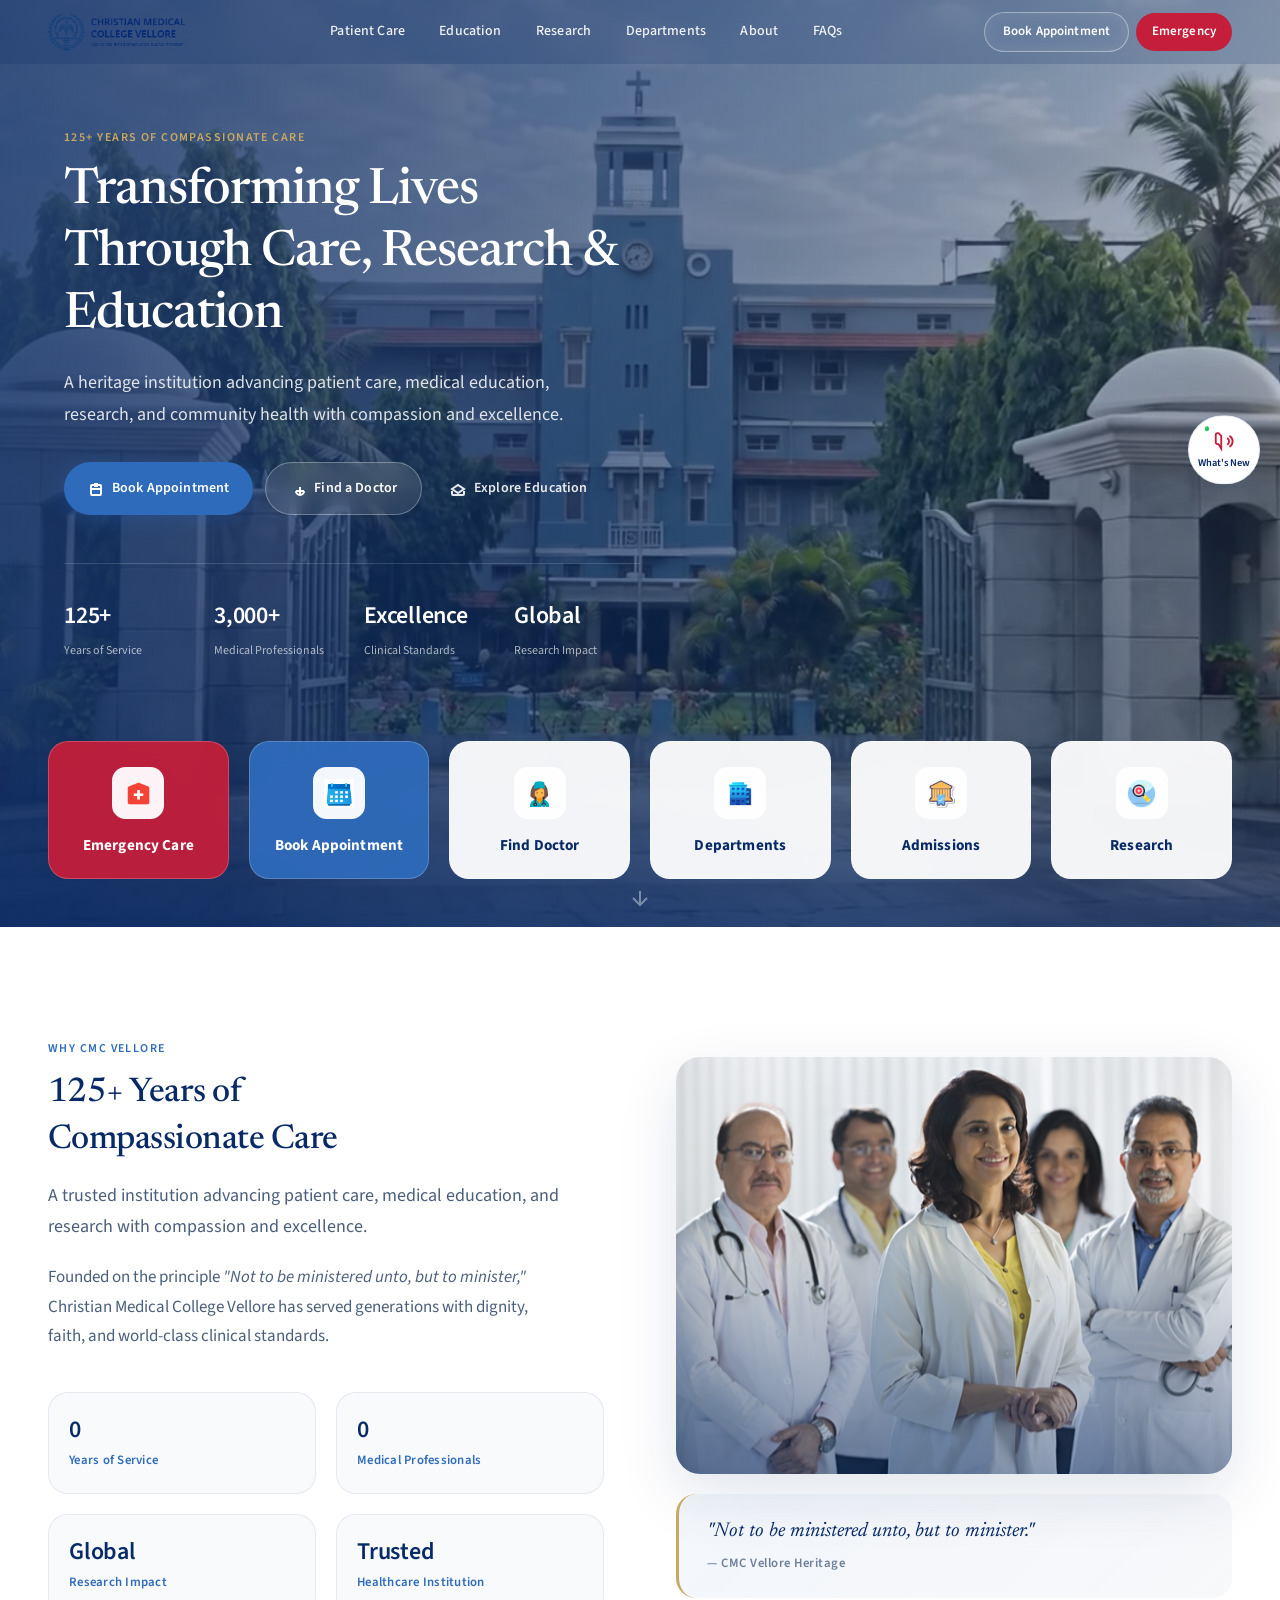
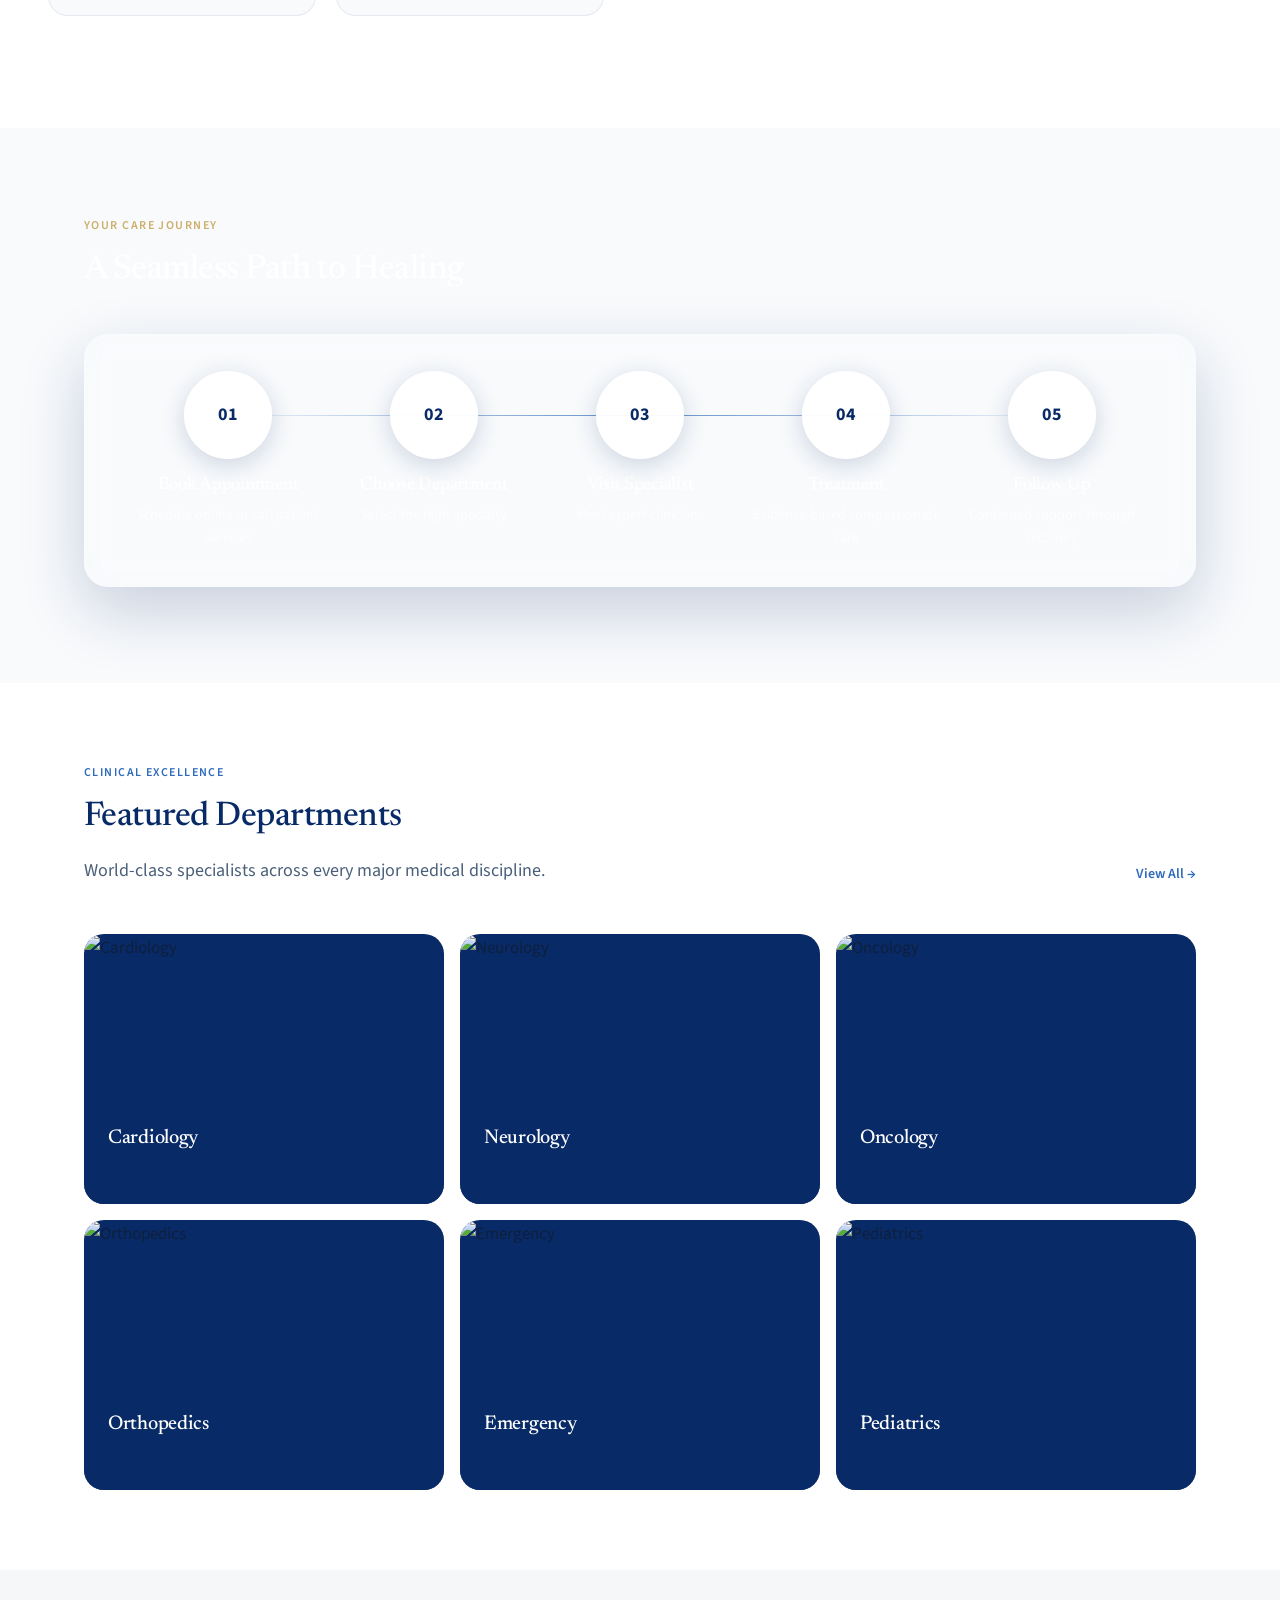
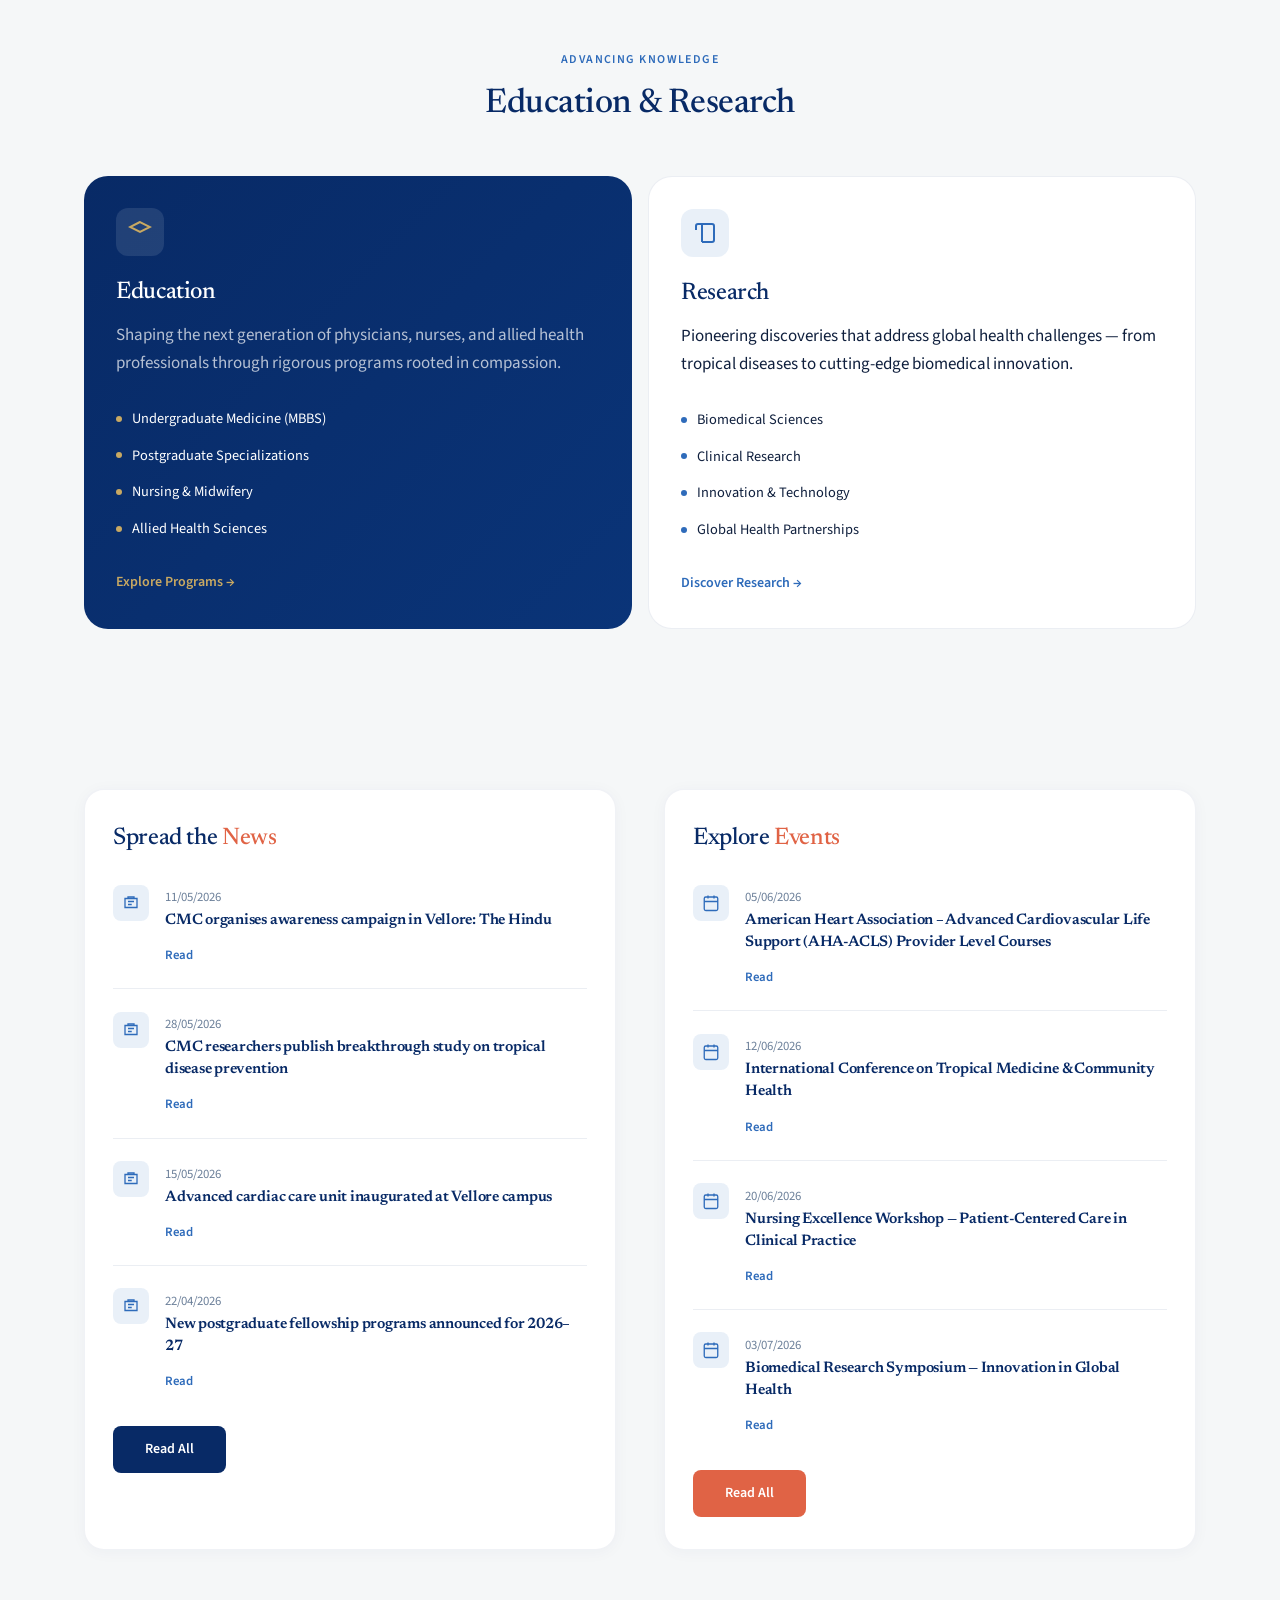
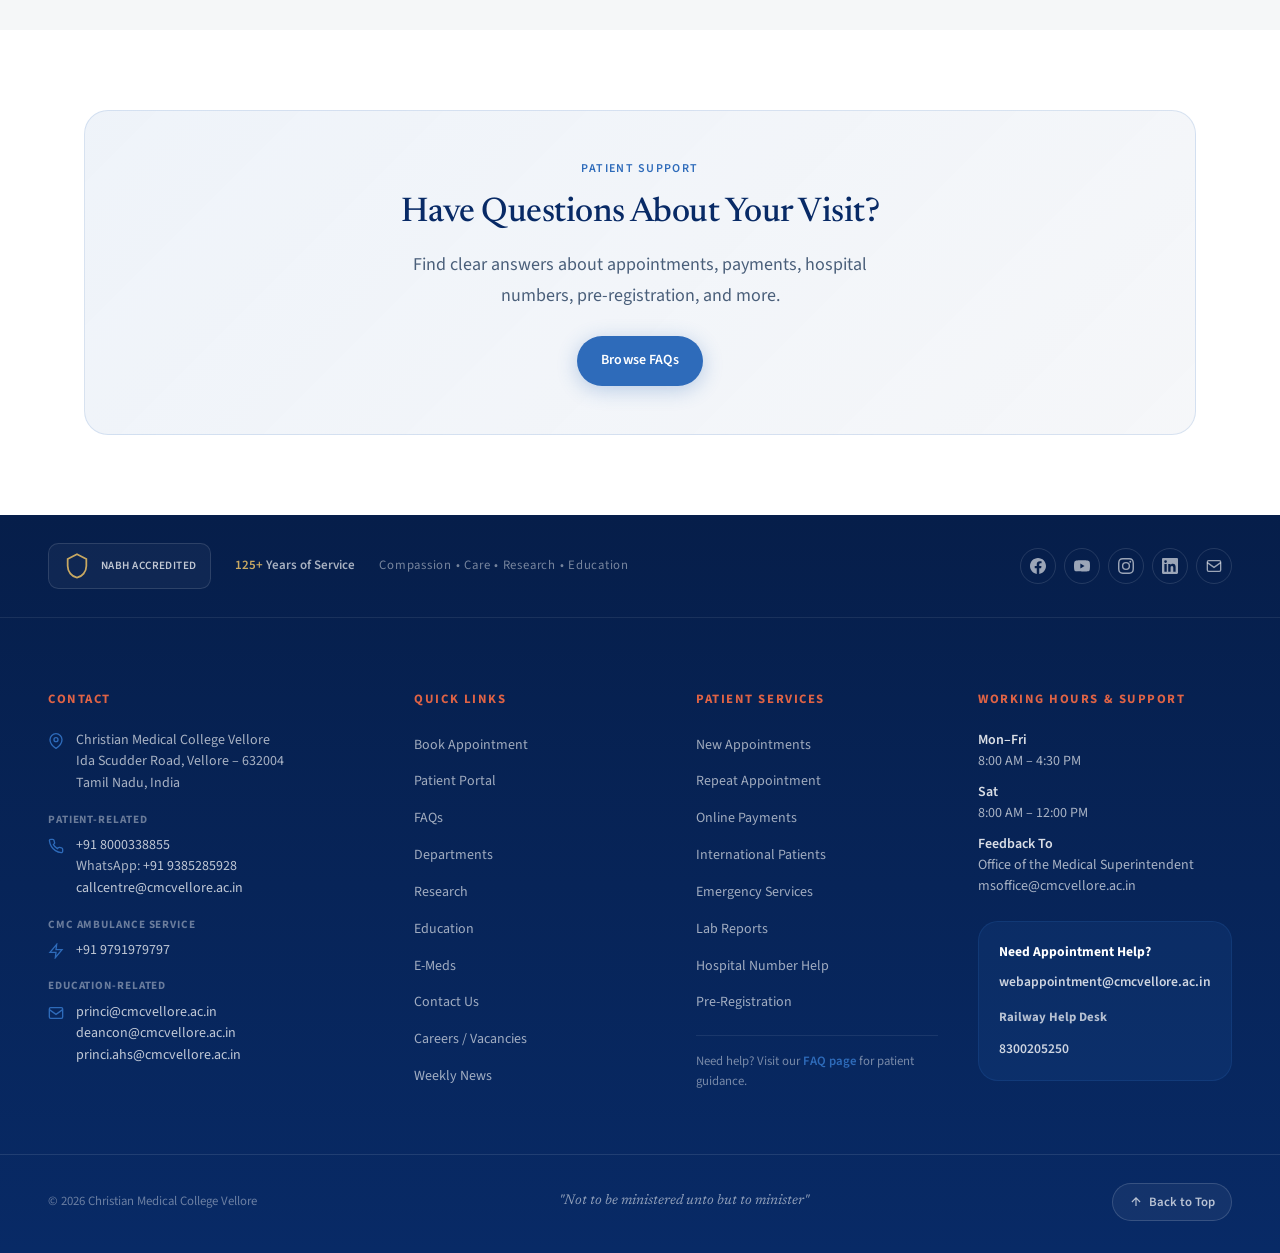
==== commit 54a6a098: "Update CMC Vellore portfolio with premium homepage redesign. Adds Why CMC trust section, cinematic c" ====
--- a/index.html
+++ b/index.html
@@ -7,31 +7,19 @@
   <meta name="description" content="Conceptual redesign of Christian Medical College Vellore — a portfolio UI/UX demo.">
   <link rel="preconnect" href="https://fonts.googleapis.com">
   <link rel="preconnect" href="https://fonts.gstatic.com" crossorigin>
-  <link href="https://fonts.googleapis.com/css2?family=Cormorant+Garamond:wght@500;600;700&family=Source+Sans+3:wght@400;500;600;700&display=swap" rel="stylesheet">
+  <link href="https://fonts.googleapis.com/css2?family=Newsreader:ital,opsz,wght@0,6..72,400;0,6..72,500;0,6..72,600;1,6..72,400&family=Source+Sans+3:wght@400;500;600;700&display=swap" rel="stylesheet">
   <link rel="stylesheet" href="style.css">
 </head>
 <body>
 
-  <div class="portfolio-badge">Portfolio Concept — Not Official</div>
-
   <!-- Header -->
   <header class="header" id="header">
-    <div class="utility-bar">
-      <div class="container">
-        <div class="utility-links">
-          <a href="#emergency" class="emergency">Emergency</a>
-          <a href="faq.html">FAQs</a>
-          <a href="appointment.html">Patient Portal</a>
-        </div>
-        <span style="color:var(--text-3);font-size:0.75rem;">English</span>
-      </div>
-    </div>
     <div class="nav-bar">
-      <div class="container">
+      <div class="container container--wide nav-bar__inner">
         <a href="index.html" class="logo">
           <img src="assets/images/logo-2.png" alt="Christian Medical College Vellore">
         </a>
-        <nav class="nav-links" aria-label="Main navigation">
+        <nav class="nav-links nav-links--center" aria-label="Main navigation">
           <a href="#patient-care" class="nav-link">Patient Care</a>
           <a href="#education" class="nav-link">Education</a>
           <a href="#research" class="nav-link">Research</a>
@@ -41,9 +29,9 @@
         </nav>
         <div class="nav-actions">
           <a href="appointment.html" class="btn btn--ghost-nav">Book Appointment</a>
-          <a href="#emergency" class="btn btn--red" style="padding:0.65rem 1.25rem;font-size:0.875rem;">Emergency</a>
+          <a href="#emergency" class="btn btn--red btn--red-nav">Emergency</a>
           <button class="menu-toggle" id="menuToggle" aria-label="Open menu" aria-expanded="false">
-            <svg width="24" height="24" fill="none" stroke="currentColor" stroke-width="2"><path d="M4 6h16M4 12h16M4 18h16"/></svg>
+            <svg width="22" height="22" fill="none" stroke="currentColor" stroke-width="2"><path d="M4 6h16M4 12h16M4 18h16"/></svg>
           </button>
         </div>
       </div>
@@ -98,31 +86,43 @@
       </div>
 
       <div class="hero__actions">
-        <div class="container">
+        <div class="container container--wide">
           <div class="hero__action-grid">
             <a href="#emergency" class="action-card action-card--red">
-              <svg fill="none" stroke="currentColor" stroke-width="2" viewBox="0 0 24 24"><circle cx="12" cy="12" r="10"/><path d="M12 8v4M12 16h.01"/></svg>
-              Emergency Care
+              <span class="action-card__icon action-card__icon--img" aria-hidden="true">
+                <img src="assets/images/emergency.png" alt="" class="action-card__icon-img" width="28" height="28">
+              </span>
+              <span class="action-card__label">Emergency Care</span>
             </a>
-            <a href="appointment.html" class="action-card">
-              <svg fill="none" stroke="currentColor" stroke-width="2" viewBox="0 0 24 24"><rect x="3" y="4" width="18" height="18" rx="2"/><path d="M16 2v4M8 2v4M3 10h18"/></svg>
-              Book Appointment
+            <a href="appointment.html" class="action-card action-card--blue">
+              <span class="action-card__icon action-card__icon--img" aria-hidden="true">
+                <img src="assets/images/calendar.gif" alt="" class="action-card__icon-img" width="28" height="28">
+              </span>
+              <span class="action-card__label">Book Appointment</span>
             </a>
             <a href="#patient-care" class="action-card">
-              <svg fill="none" stroke="currentColor" stroke-width="2" viewBox="0 0 24 24"><path d="M6 10a4 4 0 108 0"/><path d="M10 6v8"/></svg>
-              Find Doctor
+              <span class="action-card__icon action-card__icon--img" aria-hidden="true">
+                <img src="assets/images/doctor.png" alt="" class="action-card__icon-img" width="28" height="28">
+              </span>
+              <span class="action-card__label">Find Doctor</span>
             </a>
             <a href="#departments" class="action-card">
-              <svg fill="none" stroke="currentColor" stroke-width="2" viewBox="0 0 24 24"><path d="M3 21h18M5 21V7l7-4 7 4v14"/></svg>
-              Departments
+              <span class="action-card__icon action-card__icon--img" aria-hidden="true">
+                <img src="assets/images/department.png" alt="" class="action-card__icon-img" width="28" height="28">
+              </span>
+              <span class="action-card__label">Departments</span>
             </a>
             <a href="#education" class="action-card">
-              <svg fill="none" stroke="currentColor" stroke-width="2" viewBox="0 0 24 24"><path d="M2 8l10-5 10 5-10 5z"/><path d="M20 11v5a2 2 0 01-2 2H6a2 2 0 01-2-2v-5"/></svg>
-              Admissions
+              <span class="action-card__icon action-card__icon--img" aria-hidden="true">
+                <img src="assets/images/admission.png" alt="" class="action-card__icon-img" width="28" height="28">
+              </span>
+              <span class="action-card__label">Admissions</span>
             </a>
             <a href="#research" class="action-card">
-              <svg fill="none" stroke="currentColor" stroke-width="2" viewBox="0 0 24 24"><path d="M6 18L18 6M8 6h10v10"/></svg>
-              Research
+              <span class="action-card__icon action-card__icon--img" aria-hidden="true">
+                <img src="assets/images/research.png" alt="" class="action-card__icon-img" width="28" height="28">
+              </span>
+              <span class="action-card__label">Research</span>
             </a>
           </div>
         </div>
@@ -133,95 +133,99 @@
       </div>
     </section>
 
-    <!-- Quick Access -->
-    <section class="section section--white">
-      <div class="container">
-        <div class="section-header fade-up">
-          <p class="eyebrow">Quick Access</p>
-          <h2 class="section-title">How Can We Help You Today?</h2>
-          <p class="section-desc">Find the care, information, or services you need — quickly and easily.</p>
-        </div>
-        <div class="card-grid card-grid--3">
-          <a href="#patient-care" class="info-card fade-up">
-            <div class="info-card__icon"><svg width="20" height="20" fill="none" stroke="currentColor" stroke-width="2"><path d="M6 10a4 4 0 108 0"/></svg></div>
-            <h3>Find a Doctor</h3>
-            <p>Search specialists across departments</p>
-          </a>
-          <a href="appointment.html" class="info-card fade-up">
-            <div class="info-card__icon"><svg width="20" height="20" fill="none" stroke="currentColor" stroke-width="2"><rect x="3" y="4" width="14" height="14" rx="2"/></svg></div>
-            <h3>Book Appointment</h3>
-            <p>Schedule your visit with ease</p>
-          </a>
-          <a href="#departments" class="info-card fade-up">
-            <div class="info-card__icon"><svg width="20" height="20" fill="none" stroke="currentColor" stroke-width="2"><path d="M3 21h14M5 21V7l5-3 5 3v14"/></svg></div>
-            <h3>Departments</h3>
-            <p>Explore our clinical specialties</p>
-          </a>
-          <a href="#emergency" class="info-card fade-up">
-            <div class="info-card__icon" style="background:rgba(196,30,58,0.1);color:var(--red);"><svg width="20" height="20" fill="none" stroke="currentColor" stroke-width="2"><circle cx="10" cy="10" r="8"/></svg></div>
-            <h3>Emergency Care</h3>
-            <p>24/7 emergency services</p>
-          </a>
-          <a href="#education" class="info-card fade-up">
-            <div class="info-card__icon"><svg width="20" height="20" fill="none" stroke="currentColor" stroke-width="2"><path d="M2 7l8-4 8 4-8 4z"/></svg></div>
-            <h3>Education</h3>
-            <p>Medical &amp; nursing programs</p>
-          </a>
-          <a href="#research" class="info-card fade-up">
-            <div class="info-card__icon"><svg width="20" height="20" fill="none" stroke="currentColor" stroke-width="2"><path d="M6 16L14 8"/></svg></div>
-            <h3>Research</h3>
-            <p>Advancing medical science</p>
-          </a>
+    <!-- Why CMC -->
+    <section class="section why-cmc section--white" id="why-cmc" aria-label="Why CMC Vellore">
+      <div class="container container--wide">
+        <div class="why-cmc__grid">
+          <div class="why-cmc__content">
+            <p class="eyebrow why-cmc__reveal" data-reveal="eyebrow">Why CMC Vellore</p>
+            <h2 class="section-title why-cmc__title">
+              <span class="why-cmc__title-line" data-reveal="line-1"><span class="why-cmc__line-inner">125+ Years of</span></span>
+              <span class="why-cmc__title-line" data-reveal="line-2"><span class="why-cmc__line-inner">Compassionate Care</span></span>
+            </h2>
+            <p class="section-desc why-cmc__lead why-cmc__reveal" data-reveal="lead">A trusted institution advancing patient care, medical education, and research with compassion and excellence.</p>
+            <p class="why-cmc__text why-cmc__reveal" data-reveal="text">Founded on the principle <em>"Not to be ministered unto, but to minister,"</em> Christian Medical College Vellore has served generations with dignity, faith, and world-class clinical standards.</p>
+            <div class="why-cmc__stats">
+              <div class="why-cmc__stat why-cmc__reveal" data-reveal="stat-1">
+                <strong class="why-cmc__stat-num" data-count="125" data-suffix="+">0</strong>
+                <span>Years of Service</span>
+              </div>
+              <div class="why-cmc__stat why-cmc__reveal" data-reveal="stat-2">
+                <strong class="why-cmc__stat-num" data-count="3000" data-suffix="+">0</strong>
+                <span>Medical Professionals</span>
+              </div>
+              <div class="why-cmc__stat why-cmc__reveal" data-reveal="stat-3">
+                <strong>Global</strong>
+                <span>Research Impact</span>
+              </div>
+              <div class="why-cmc__stat why-cmc__reveal" data-reveal="stat-4">
+                <strong>Trusted</strong>
+                <span>Healthcare Institution</span>
+              </div>
+            </div>
+          </div>
+          <div class="why-cmc__visual">
+            <div class="why-cmc__image why-cmc__reveal" data-reveal="image">
+              <div class="why-cmc__image-inner">
+                <div class="why-cmc__image-float">
+                  <img src="assets/images/125years.jpg" alt="125 years of CMC Vellore heritage" loading="lazy">
+                  <div class="why-cmc__image-overlay"></div>
+                </div>
+              </div>
+            </div>
+            <blockquote class="why-cmc__quote why-cmc__reveal" data-reveal="quote">
+              <p>"Not to be ministered unto, but to minister."</p>
+              <cite>— CMC Vellore Heritage</cite>
+            </blockquote>
+          </div>
         </div>
       </div>
     </section>
 
     <!-- Patient Care -->
-    <section class="section section--warm" id="patient-care">
-      <div class="container">
-        <div class="split">
-          <div class="fade-up">
-            <p class="eyebrow">Our Foundation</p>
-            <h2 class="section-title">Care Rooted in Compassion</h2>
-            <p class="section-desc" style="max-width:none;">For over 125 years, Christian Medical College Vellore has stood as a beacon of hope — where faith, service, and medical excellence converge to transform lives.</p>
-            <p style="margin-top:1rem;color:var(--text-2);">Founded on the principle <em>"Not to be ministered unto, but to minister,"</em> we serve millions with dignity, compassion, and world-class clinical care.</p>
-          </div>
-          <div class="stat-grid fade-up">
-            <div class="stat-card"><strong>125+</strong><em>Years of Heritage</em><span>Serving since 1900</span></div>
-            <div class="stat-card"><strong>2.5M+</strong><em>Patients Annually</em><span>Across all campuses</span></div>
-            <div class="stat-card"><strong>200+</strong><em>Research Projects</em><span>Active global studies</span></div>
-            <div class="stat-card"><strong>Top Ranked</strong><em>Academic Excellence</em><span>Nationally recognized</span></div>
-          </div>
-        </div>
-
-        <div style="margin-top:4rem;" class="fade-up">
-          <p class="eyebrow">Your Care Journey</p>
-          <h2 class="section-title" style="margin-bottom:2.5rem;">A Seamless Path to Healing</h2>
+    <section class="section care-journey" id="patient-care" aria-label="Your Care Journey">
+      <div class="container care-journey__inner">
+        <header class="care-journey__header care-journey__reveal" data-reveal="header">
+          <p class="eyebrow care-journey__eyebrow">Your Care Journey</p>
+          <h2 class="section-title care-journey__title">A Seamless Path to Healing</h2>
+        </header>
+        <div class="care-journey__panel">
           <div class="journey">
-            <div class="journey__step">
+            <div class="journey__line" aria-hidden="true"></div>
+            <div class="journey__step care-journey__reveal" data-reveal="step-1">
               <div class="journey__num">01</div>
-              <h3>Book Appointment</h3>
-              <p>Schedule online or call patient services</p>
-            </div>
-            <div class="journey__step">
+              <div class="journey__content">
+                <h3>Book Appointment</h3>
+                <p>Schedule online or call patient services</p>
+              </div>
+            </div>
+            <div class="journey__step care-journey__reveal" data-reveal="step-2">
               <div class="journey__num">02</div>
-              <h3>Choose Department</h3>
-              <p>Select the right specialty</p>
-            </div>
-            <div class="journey__step">
+              <div class="journey__content">
+                <h3>Choose Department</h3>
+                <p>Select the right specialty</p>
+              </div>
+            </div>
+            <div class="journey__step care-journey__reveal" data-reveal="step-3">
               <div class="journey__num">03</div>
-              <h3>Visit Specialist</h3>
-              <p>Meet expert clinicians</p>
-            </div>
-            <div class="journey__step">
+              <div class="journey__content">
+                <h3>Visit Specialist</h3>
+                <p>Meet expert clinicians</p>
+              </div>
+            </div>
+            <div class="journey__step care-journey__reveal" data-reveal="step-4">
               <div class="journey__num">04</div>
-              <h3>Treatment</h3>
-              <p>Evidence-based compassionate care</p>
-            </div>
-            <div class="journey__step">
+              <div class="journey__content">
+                <h3>Treatment</h3>
+                <p>Evidence-based compassionate care</p>
+              </div>
+            </div>
+            <div class="journey__step care-journey__reveal" data-reveal="step-5">
               <div class="journey__num">05</div>
-              <h3>Follow-Up</h3>
-              <p>Continued support through recovery</p>
+              <div class="journey__content">
+                <h3>Follow-Up</h3>
+                <p>Continued support through recovery</p>
+              </div>
             </div>
           </div>
         </div>
@@ -440,58 +444,120 @@
   </main>
 
   <!-- Footer -->
-  <footer class="footer" id="about">
-    <div class="footer__quote">
-      <blockquote>"Take delight in the Lord, and he will give you the desires of your heart."</blockquote>
-      <cite>— Psalm 37:4</cite>
+  <footer class="site-footer" id="about" role="contentinfo">
+    <div class="footer-trust">
+      <div class="container container--wide footer-trust__inner">
+        <div class="footer-trust__left">
+          <div class="footer-nabh" aria-label="NABH Accredited">
+            <svg width="28" height="28" viewBox="0 0 24 24" fill="none" stroke="currentColor" stroke-width="1.5"><path d="M12 2l8 4v6c0 5-3.5 9-8 10C7.5 21 4 17 4 12V6l8-4z"/></svg>
+            NABH Accredited
+          </div>
+          <span class="footer-heritage"><strong>125+</strong> Years of Service</span>
+          <span class="footer-tagline">Compassion • Care • Research • Education</span>
+        </div>
+        <div class="footer-social" aria-label="Social media">
+          <a href="#" aria-label="Facebook"><svg width="16" height="16" fill="currentColor" viewBox="0 0 24 24"><path d="M24 12.073c0-6.627-5.373-12-12-12s-12 5.373-12 12c0 5.99 4.388 10.954 10.125 11.854v-8.385H7.078v-3.47h3.047V9.43c0-3.007 1.792-4.669 4.533-4.669 1.312 0 2.686.235 2.686.235v2.953H15.83c-1.491 0-1.956.925-1.956 1.874v2.25h3.328l-.532 3.47h-2.796v8.385C19.612 23.027 24 18.062 24 12.073z"/></svg></a>
+          <a href="#" aria-label="YouTube"><svg width="16" height="16" fill="currentColor" viewBox="0 0 24 24"><path d="M23.498 6.186a3.016 3.016 0 00-2.122-2.136C19.505 3.545 12 3.545 12 3.545s-7.505 0-9.377.505A3.017 3.017 0 00.502 6.186C0 8.07 0 12 0 12s0 3.93.502 5.814a3.016 3.016 0 002.122 2.136c1.871.505 9.376.505 9.376.505s7.505 0 9.377-.505a3.015 3.015 0 002.122-2.136C24 15.93 24 12 24 12s0-3.93-.502-5.814zM9.545 15.568V8.432L15.818 12l-6.273 3.568z"/></svg></a>
+          <a href="#" aria-label="Instagram"><svg width="16" height="16" fill="currentColor" viewBox="0 0 24 24"><path d="M12 2.163c3.204 0 3.584.012 4.85.07 3.252.148 4.771 1.691 4.919 4.919.058 1.265.069 1.645.069 4.849 0 3.205-.012 3.584-.069 4.849-.149 3.225-1.664 4.771-4.919 4.919-1.266.058-1.644.07-4.85.07-3.204 0-3.584-.012-4.849-.07-3.26-.149-4.771-1.699-4.919-4.92-.058-1.265-.07-1.644-.07-4.849 0-3.204.013-3.583.07-4.849.149-3.227 1.664-4.771 4.919-4.919 1.266-.057 1.645-.069 4.849-.069zM12 0C8.741 0 8.333.014 7.053.072 2.695.272.273 2.69.073 7.052.014 8.333 0 8.741 0 12c0 3.259.014 3.668.072 4.948.2 4.358 2.618 6.78 6.98 6.98C8.333 23.986 8.741 24 12 24c3.259 0 3.668-.014 4.948-.072 4.354-.2 6.782-2.618 6.979-6.98.059-1.28.073-1.689.073-4.948 0-3.259-.014-3.667-.072-4.947-.196-4.354-2.617-6.78-6.979-6.98C15.668.014 15.259 0 12 0zm0 5.838a6.162 6.162 0 100 12.324 6.162 6.162 0 000-12.324zM12 16a4 4 0 110-8 4 4 0 010 8zm6.406-11.845a1.44 1.44 0 100 2.881 1.44 1.44 0 000-2.881z"/></svg></a>
+          <a href="#" aria-label="LinkedIn"><svg width="16" height="16" fill="currentColor" viewBox="0 0 24 24"><path d="M20.447 20.452h-3.554v-5.569c0-1.328-.027-3.037-1.852-3.037-1.853 0-2.136 1.445-2.136 2.939v5.667H9.351V9h3.414v1.561h.046c.477-.9 1.637-1.85 3.37-1.85 3.601 0 4.267 2.37 4.267 5.455v6.286zM5.337 7.433a2.062 2.062 0 01-2.063-2.065 2.062 2.062 0 114.126 0 2.062 2.062 0 01-2.063 2.065zm1.782 13.019H3.555V9h3.564v11.452zM22.225 0H1.771C.792 0 0 .774 0 1.729v20.542C0 23.227.792 24 1.771 24h20.451C23.2 24 24 23.227 24 22.271V1.729C24 .774 23.2 0 22.222 0h.003z"/></svg></a>
+          <a href="mailto:callcentre@cmcvellore.ac.in" aria-label="Email"><svg width="16" height="16" fill="none" stroke="currentColor" stroke-width="2" viewBox="0 0 24 24"><rect x="2" y="4" width="20" height="16" rx="2"/><path d="M2 7l10 7 10-7"/></svg></a>
+        </div>
+      </div>
     </div>
-    <div class="container">
-      <div class="footer__grid">
-        <div class="footer__brand">
-          <img src="assets/images/logo-2.png" alt="CMC Vellore">
-          <p>Not to be ministered unto, but to minister.</p>
-        </div>
-        <div>
-          <h4>Patient Care</h4>
-          <ul>
-            <li><a href="#">Find a Doctor</a></li>
-            <li><a href="appointment.html">Book Appointment</a></li>
-            <li><a href="#emergency">Emergency</a></li>
-            <li><a href="faq.html">FAQs</a></li>
-          </ul>
-        </div>
-        <div>
-          <h4>Education</h4>
-          <ul>
-            <li><a href="#education">Programs</a></li>
-            <li><a href="#">Admissions</a></li>
-            <li><a href="#">Nursing</a></li>
-          </ul>
-        </div>
-        <div>
-          <h4>Research</h4>
-          <ul>
-            <li><a href="#research">Centers</a></li>
-            <li><a href="#">Publications</a></li>
-            <li><a href="#">Clinical Trials</a></li>
-          </ul>
-        </div>
-        <div>
-          <h4>About</h4>
-          <ul>
-            <li><a href="#">Our Heritage</a></li>
-            <li><a href="#">Campuses</a></li>
-            <li><a href="#">Contact</a></li>
-          </ul>
-        </div>
-      </div>
-      <div class="footer__bottom">
-        <span>© 2026 CMC Vellore — Portfolio UI/UX Concept</span>
-        <div class="footer__bottom-links">
-          <a href="#">Privacy</a>
-          <a href="#">Terms</a>
-          <a href="#">Accessibility</a>
-        </div>
+
+    <div class="footer-main">
+      <div class="container container--wide">
+        <div class="footer-columns">
+
+          <div class="footer-col is-open" data-footer-col>
+            <button type="button" class="footer-col__toggle" aria-expanded="true">Contact <svg fill="none" stroke="currentColor" stroke-width="2" viewBox="0 0 24 24"><path d="M6 9l6 6 6-6"/></svg></button>
+            <div class="footer-col__body">
+              <div class="footer-contact-item">
+                <svg fill="none" stroke="currentColor" stroke-width="2" viewBox="0 0 24 24"><path d="M21 10c0 7-9 13-9 13s-9-6-9-13a9 9 0 0118 0z"/><circle cx="12" cy="10" r="3"/></svg>
+                <div>Christian Medical College Vellore<br>Ida Scudder Road, Vellore – 632004<br>Tamil Nadu, India</div>
+              </div>
+              <span class="footer-contact-label">Patient-related</span>
+              <div class="footer-contact-item">
+                <svg fill="none" stroke="currentColor" stroke-width="2" viewBox="0 0 24 24"><path d="M22 16.92v3a2 2 0 01-2.18 2 19.79 19.79 0 01-8.63-3.07 19.5 19.5 0 01-6-6 19.79 19.79 0 01-3.07-8.67A2 2 0 014.11 2h3a2 2 0 012 1.72c.127.96.361 1.903.7 2.81a2 2 0 01-.45 2.11L8.09 9.91a16 16 0 006 6l1.27-1.27a2 2 0 012.11-.45c.907.339 1.85.573 2.81.7A2 2 0 0122 16.92z"/></svg>
+                <div><a href="tel:+918000338855">+91 8000338855</a><br>WhatsApp: <a href="tel:+919385285928">+91 9385285928</a><br><a href="mailto:callcentre@cmcvellore.ac.in">callcentre@cmcvellore.ac.in</a></div>
+              </div>
+              <span class="footer-contact-label">CMC Ambulance Service</span>
+              <div class="footer-contact-item">
+                <svg fill="none" stroke="currentColor" stroke-width="2" viewBox="0 0 24 24"><path d="M13 2L3 14h9l-1 8 10-12h-9l1-8z"/></svg>
+                <div><a href="tel:+919791979797">+91 9791979797</a></div>
+              </div>
+              <span class="footer-contact-label">Education-related</span>
+              <div class="footer-contact-item">
+                <svg fill="none" stroke="currentColor" stroke-width="2" viewBox="0 0 24 24"><rect x="2" y="4" width="20" height="16" rx="2"/><path d="M2 7l10 7 10-7"/></svg>
+                <div><a href="mailto:princi@cmcvellore.ac.in">princi@cmcvellore.ac.in</a><br><a href="mailto:deancon@cmcvellore.ac.in">deancon@cmcvellore.ac.in</a><br><a href="mailto:princi.ahs@cmcvellore.ac.in">princi.ahs@cmcvellore.ac.in</a></div>
+              </div>
+            </div>
+          </div>
+
+          <div class="footer-col" data-footer-col>
+            <button type="button" class="footer-col__toggle" aria-expanded="false">Quick Links <svg fill="none" stroke="currentColor" stroke-width="2" viewBox="0 0 24 24"><path d="M6 9l6 6 6-6"/></svg></button>
+            <div class="footer-col__body">
+              <ul class="footer-links">
+                <li><a href="appointment.html">Book Appointment</a></li>
+                <li><a href="appointment.html">Patient Portal</a></li>
+                <li><a href="faq.html">FAQs</a></li>
+                <li><a href="index.html#departments">Departments</a></li>
+                <li><a href="index.html#research">Research</a></li>
+                <li><a href="index.html#education">Education</a></li>
+                <li><a href="#">E-Meds</a></li>
+                <li><a href="index.html#about">Contact Us</a></li>
+                <li><a href="#">Careers / Vacancies</a></li>
+                <li><a href="index.html#news">Weekly News</a></li>
+              </ul>
+            </div>
+          </div>
+
+          <div class="footer-col" data-footer-col>
+            <button type="button" class="footer-col__toggle" aria-expanded="false">Patient Services <svg fill="none" stroke="currentColor" stroke-width="2" viewBox="0 0 24 24"><path d="M6 9l6 6 6-6"/></svg></button>
+            <div class="footer-col__body">
+              <ul class="footer-links">
+                <li><a href="appointment.html">New Appointments</a></li>
+                <li><a href="appointment.html">Repeat Appointment</a></li>
+                <li><a href="appointment.html">Online Payments</a></li>
+                <li><a href="appointment.html">International Patients</a></li>
+                <li><a href="index.html#emergency">Emergency Services</a></li>
+                <li><a href="#">Lab Reports</a></li>
+                <li><a href="faq.html">Hospital Number Help</a></li>
+                <li><a href="appointment.html">Pre-Registration</a></li>
+              </ul>
+              <p class="footer-helper">Need help? Visit our <a href="faq.html">FAQ page</a> for patient guidance.</p>
+            </div>
+          </div>
+
+          <div class="footer-col" data-footer-col>
+            <button type="button" class="footer-col__toggle" aria-expanded="false">Working Hours &amp; Support <svg fill="none" stroke="currentColor" stroke-width="2" viewBox="0 0 24 24"><path d="M6 9l6 6 6-6"/></svg></button>
+            <div class="footer-col__body">
+              <div class="footer-hours">
+                <p><strong>Mon–Fri</strong><br>8:00 AM – 4:30 PM</p>
+                <p><strong>Sat</strong><br>8:00 AM – 12:00 PM</p>
+                <p><strong>Feedback To</strong><br>Office of the Medical Superintendent<br><a href="mailto:msoffice@cmcvellore.ac.in">msoffice@cmcvellore.ac.in</a></p>
+              </div>
+              <div class="footer-support-card">
+                <strong>Need Appointment Help?</strong>
+                <a href="mailto:webappointment@cmcvellore.ac.in">webappointment@cmcvellore.ac.in</a>
+                <p style="margin-top:0.75rem;"><strong style="font-size:0.8rem;color:rgba(255,255,255,0.7);">Railway Help Desk</strong></p>
+                <a href="tel:8300205250">8300205250</a>
+              </div>
+            </div>
+          </div>
+
+        </div>
+      </div>
+    </div>
+
+    <div class="footer-bottom">
+      <div class="container container--wide footer-bottom__inner">
+        <p class="footer-bottom__copy">© 2026 Christian Medical College Vellore</p>
+        <p class="footer-bottom__motto">"Not to be ministered unto but to minister"</p>
+        <button type="button" class="footer-back-top" id="footerBackTop" aria-label="Back to top">
+          <svg width="14" height="14" fill="none" stroke="currentColor" stroke-width="2" viewBox="0 0 24 24"><path d="M12 19V5M5 12l7-7 7 7"/></svg>
+          Back to Top
+        </button>
       </div>
     </div>
   </footer>
--- a/style.css
+++ b/style.css
@@ -13,9 +13,31 @@
   --radius: 1rem;
   --radius-lg: 1.25rem;
   --shadow: 0 4px 24px rgba(8, 42, 102, 0.08);
-  --font-display: "Cormorant Garamond", Georgia, serif;
-  --font-body: "Source Sans 3", system-ui, sans-serif;
-  --header-h: 4.5rem;
+  --font-heading: "Newsreader", Georgia, "Times New Roman", serif;
+  --font-body: "Source Sans 3", system-ui, -apple-system, sans-serif;
+  --font-display: var(--font-heading);
+
+  /* Typography scale */
+  --text-xs: 0.75rem;
+  --text-sm: 0.875rem;
+  --text-base: 1.0625rem;
+  --text-md: 1.125rem;
+  --text-lg: 1.25rem;
+  --text-xl: 1.5rem;
+  --text-2xl: clamp(1.625rem, 3.25vw, 2.125rem);
+  --text-3xl: clamp(1.875rem, 3.75vw, 2.375rem);
+  --text-hero: clamp(2rem, 4.25vw, 3.125rem);
+
+  --leading-tight: 1.22;
+  --leading-snug: 1.35;
+  --leading-normal: 1.65;
+  --leading-relaxed: 1.75;
+
+  --tracking-tight: -0.015em;
+  --tracking-normal: 0;
+  --tracking-wide: 0.12em;
+
+  --header-h: 4rem;
   --ease: cubic-bezier(0.22, 1, 0.36, 1);
 }
 
@@ -25,15 +47,21 @@
 
 body {
   font-family: var(--font-body);
+  font-size: var(--text-base);
   color: var(--text);
   background: var(--soft-white);
-  line-height: 1.6;
+  line-height: var(--leading-normal);
   -webkit-font-smoothing: antialiased;
+  font-feature-settings: "kern" 1, "liga" 1;
 }
 
 img, video { display: block; max-width: 100%; }
 a { color: inherit; text-decoration: none; }
 button { font-family: inherit; cursor: pointer; border: none; background: none; }
+input, textarea, select {
+  font-family: var(--font-body);
+  font-size: var(--text-base);
+}
 ul { list-style: none; }
 
 .container { width: 100%; max-width: 72rem; margin: 0 auto; padding: 0 1.25rem; }
@@ -51,24 +79,43 @@
 
 /* ─── Typography ─── */
 .eyebrow {
-  font-size: 0.7rem;
-  font-weight: 600;
-  letter-spacing: 0.25em;
+  font-family: var(--font-body);
+  font-size: var(--text-xs);
+  font-weight: 600;
+  letter-spacing: var(--tracking-wide);
   text-transform: uppercase;
   color: var(--blue);
   margin-bottom: 0.75rem;
 }
 .eyebrow--gold { color: var(--gold); }
 
-h1, h2, h3, .display {
-  font-family: var(--font-display);
-  font-weight: 600;
-  line-height: 1.15;
+h1, h2, h3, h4, .display {
+  font-family: var(--font-heading);
+  font-weight: 500;
+  line-height: var(--leading-tight);
+  letter-spacing: var(--tracking-tight);
   color: var(--navy);
-}
-
-.section-title { font-size: clamp(1.75rem, 4vw, 2.5rem); }
-.section-desc { color: var(--text-2); margin-top: 0.75rem; font-size: 1.05rem; max-width: 36rem; }
+  font-optical-sizing: auto;
+}
+
+h3 { line-height: var(--leading-snug); font-weight: 500; }
+h4 { font-family: var(--font-body); font-weight: 600; line-height: var(--leading-snug); }
+
+.section-title {
+  font-size: var(--text-2xl);
+  line-height: var(--leading-snug);
+  font-weight: 500;
+}
+.section-desc {
+  color: var(--text-2);
+  margin-top: 0.875rem;
+  font-size: var(--text-md);
+  line-height: var(--leading-relaxed);
+  max-width: 36rem;
+}
+
+.text-body { font-size: var(--text-base); line-height: var(--leading-normal); }
+.text-body-lg { font-size: var(--text-md); line-height: var(--leading-relaxed); }
 
 /* ─── Buttons ─── */
 .btn {
@@ -77,8 +124,10 @@
   gap: 0.5rem;
   padding: 0.85rem 1.5rem;
   border-radius: 999px;
-  font-size: 0.9rem;
-  font-weight: 600;
+  font-family: var(--font-body);
+  font-size: var(--text-sm);
+  font-weight: 600;
+  letter-spacing: 0.01em;
   transition: all 0.3s var(--ease);
   white-space: nowrap;
 }
@@ -98,74 +147,67 @@
   position: fixed;
   inset: 0 0 auto;
   z-index: 100;
-  transition: background 0.4s, box-shadow 0.4s;
-}
+  transition: background 0.45s var(--ease), box-shadow 0.45s var(--ease), backdrop-filter 0.45s var(--ease);
+}
+
+/* Glass over hero */
+.header:not(.is-scrolled):not(.header--solid) {
+  background: rgba(8, 42, 102, 0.18);
+  backdrop-filter: blur(14px);
+  -webkit-backdrop-filter: blur(14px);
+}
+
 .header--solid,
 .header.is-scrolled {
-  background: rgba(255,255,255,0.92);
-  backdrop-filter: blur(16px);
-  box-shadow: 0 1px 0 rgba(8,42,102,0.06);
-}
-.header--solid .utility-bar,
-.header.is-scrolled .utility-bar {
-  background: var(--warm);
-  border-color: rgba(8,42,102,0.06);
-}
-.header--solid .utility-bar a,
-.header.is-scrolled .utility-bar a { color: var(--text-3); }
-.header--solid .utility-bar a:hover,
-.header.is-scrolled .utility-bar a:hover { color: var(--navy); }
+  background: rgba(255, 255, 255, 0.9);
+  backdrop-filter: blur(18px);
+  -webkit-backdrop-filter: blur(18px);
+  box-shadow: 0 1px 0 rgba(8, 42, 102, 0.06);
+}
+
 .header--solid .nav-link,
-.header.is-scrolled .nav-link { color: rgba(8,42,102,0.8); }
+.header.is-scrolled .nav-link { color: rgba(8, 42, 102, 0.75); }
 .header--solid .nav-link:hover,
 .header.is-scrolled .nav-link:hover { color: var(--navy); }
 .header--solid .logo img,
 .header.is-scrolled .logo img { mix-blend-mode: normal; }
 .header--solid .btn--ghost-nav,
 .header.is-scrolled .btn--ghost-nav {
-  border-color: rgba(8,42,102,0.15);
+  border-color: rgba(8, 42, 102, 0.14);
   background: #fff;
   color: var(--navy);
 }
+.header--solid .btn--ghost-nav.is-active,
+.header.is-scrolled .btn--ghost-nav.is-active {
+  border-color: rgba(46, 107, 186, 0.3);
+  background: rgba(46, 107, 186, 0.08);
+  color: var(--blue);
+}
 .header--solid .menu-toggle,
 .header.is-scrolled .menu-toggle { color: var(--navy); }
 
-.utility-bar {
-  display: none;
-  border-bottom: 1px solid rgba(255,255,255,0.1);
-  background: rgba(0,0,0,0.1);
-  font-size: 0.75rem;
-  transition: all 0.4s;
-}
-@media (min-width: 1024px) { .utility-bar { display: block; } }
-
-.utility-bar .container {
-  display: flex;
-  justify-content: space-between;
-  align-items: center;
-  padding-top: 0.35rem;
-  padding-bottom: 0.35rem;
-}
-.utility-links { display: flex; gap: 1.25rem; }
-.utility-links a { color: rgba(255,255,255,0.7); transition: color 0.2s; }
-.utility-links a:hover { color: #fff; }
-.utility-links a.emergency { color: var(--red); font-weight: 600; }
-
-.nav-bar .container {
+.nav-bar .container,
+.nav-bar__inner {
   display: flex;
   align-items: center;
   justify-content: space-between;
   height: var(--header-h);
-  gap: 1rem;
-}
-.header--compact .nav-bar .container,
-.header--compact .nav-bar__inner {
-  height: 3.25rem;
-  min-height: 3.25rem;
-}
-
+  min-height: var(--header-h);
+  gap: 1.25rem;
+}
+
+@media (min-width: 1200px) {
+  .nav-bar__inner {
+    display: grid;
+    grid-template-columns: auto 1fr auto;
+    align-items: center;
+    gap: 2.5rem;
+  }
+}
+
+.logo { flex-shrink: 0; }
 .logo img {
-  height: 2.5rem;
+  height: 2.35rem;
   width: auto;
   mix-blend-mode: screen;
   transition: transform 0.3s;
@@ -175,106 +217,75 @@
 .nav-links {
   display: none;
   align-items: center;
-  gap: 0.15rem;
-}
-@media (min-width: 1200px) { .nav-links { display: flex; } }
+}
+@media (min-width: 1200px) {
+  .nav-links { display: flex; }
+  .nav-links--center {
+    justify-content: center;
+    gap: 0.15rem;
+  }
+}
 
 .nav-link {
-  padding: 0.5rem 0.85rem;
-  font-size: 0.875rem;
+  padding: 0.45rem 1rem;
+  font-family: var(--font-body);
+  font-size: var(--text-sm);
   font-weight: 500;
-  color: rgba(255,255,255,0.9);
+  letter-spacing: 0.01em;
+  color: rgba(255, 255, 255, 0.92);
   border-radius: 0.5rem;
+  white-space: nowrap;
   transition: color 0.2s, background 0.2s;
 }
-.nav-link:hover { color: #fff; }
-.nav-link.active { background: rgba(46,107,186,0.12); color: var(--blue); }
-
-.nav-links--center { flex: 1; justify-content: center; }
-
-.nav-actions { display: flex; align-items: center; gap: 0.5rem; }
-.nav-actions--compact { gap: 0.4rem; flex-shrink: 0; }
-
-/* Compact portal header buttons */
-.btn-nav {
+.nav-link:hover { color: #fff; background: rgba(255, 255, 255, 0.08); }
+.nav-link.active {
+  background: rgba(255, 255, 255, 0.14);
+  color: #fff;
+}
+.header--solid .nav-link.active,
+.header.is-scrolled .nav-link.active {
+  background: rgba(46, 107, 186, 0.1);
+  color: var(--blue);
+}
+
+.nav-actions {
+  display: flex;
+  align-items: center;
+  gap: 0.45rem;
+  flex-shrink: 0;
+}
+
+.btn--ghost-nav {
   display: none;
   align-items: center;
   justify-content: center;
-  padding: 0.4rem 0.75rem;
+  border: 1px solid rgba(255, 255, 255, 0.35);
+  background: rgba(255, 255, 255, 0.12);
+  color: #fff;
+  backdrop-filter: blur(8px);
+  -webkit-backdrop-filter: blur(8px);
+  padding: 0.5rem 1.1rem;
   border-radius: 999px;
-  font-size: 0.75rem;
+  font-size: 0.8125rem;
   font-weight: 600;
   white-space: nowrap;
-  transition: all 0.2s var(--ease);
-  line-height: 1.2;
-}
-@media (min-width: 640px) { .btn-nav { display: inline-flex; } }
-
-.btn-nav--home {
-  border: 1px solid rgba(8, 42, 102, 0.12);
-  background: #fff;
-  color: var(--text-2);
-  padding: 0.4rem 0.65rem;
-}
-.btn-nav--home:hover { border-color: rgba(8, 42, 102, 0.25); color: var(--navy); }
-
-.btn-nav--active {
-  border: 1px solid rgba(46, 107, 186, 0.25);
-  background: rgba(46, 107, 186, 0.08);
-  color: var(--blue);
-}
-.btn-nav--active:hover { background: rgba(46, 107, 186, 0.14); }
-
-.btn-nav--emergency {
-  background: var(--red);
-  color: #fff;
-  padding: 0.4rem 0.8rem;
-}
-.btn-nav--emergency:hover { background: #a81830; }
-
-/* Compact header variant */
-.header--compact .logo--compact img { height: 2rem; }
-.header--compact .nav-link {
-  padding: 0.35rem 0.6rem;
+  transition: all 0.25s var(--ease);
+}
+.btn--ghost-nav:hover {
+  background: rgba(255, 255, 255, 0.22);
+  border-color: rgba(255, 255, 255, 0.5);
+}
+.btn--ghost-nav.is-active {
+  background: rgba(255, 255, 255, 0.2);
+  border-color: rgba(255, 255, 255, 0.45);
+}
+@media (min-width: 640px) { .btn--ghost-nav { display: inline-flex; } }
+
+.btn--red-nav {
+  padding: 0.5rem 1rem;
   font-size: 0.8125rem;
-  white-space: nowrap;
-}
-.header--compact .nav-links { gap: 0.05rem; }
-.header--compact .utility-bar .container {
-  padding-top: 0.25rem;
-  padding-bottom: 0.25rem;
-}
-.header--compact .nav-bar .container {
-  display: flex;
-  align-items: center;
-  justify-content: space-between;
-  gap: 1.5rem;
-}
-@media (min-width: 1200px) {
-  .header--compact .nav-bar__inner {
-    display: grid;
-    grid-template-columns: minmax(0, auto) 1fr minmax(0, auto);
-    align-items: center;
-    gap: 2rem;
-  }
-  .header--compact .nav-links--center {
-    display: flex;
-    justify-content: center;
-    gap: 0.15rem;
-  }
-}
-.btn--ghost-nav {
-  display: none;
-  border: 1px solid rgba(255,255,255,0.3);
-  background: rgba(255,255,255,0.1);
-  color: #fff;
-  backdrop-filter: blur(8px);
-  padding: 0.65rem 1.25rem;
   border-radius: 999px;
-  font-size: 0.875rem;
-  font-weight: 600;
-}
-@media (min-width: 640px) { .btn--ghost-nav { display: inline-flex; } }
+}
 
 .menu-toggle { display: flex; color: #fff; padding: 0.5rem; }
 @media (min-width: 1200px) { .menu-toggle { display: none; } }
@@ -334,19 +345,25 @@
 .hero__content {
   position: relative;
   z-index: 2;
-  padding: 8rem 0 14rem;
-}
+  padding: 8rem 0 12rem;
+}
+@media (min-width: 640px) { .hero__content { padding-bottom: 14rem; } }
+@media (min-width: 1024px) { .hero__content { padding-bottom: 16.5rem; } }
 .hero h1 {
-  font-size: clamp(2.25rem, 5.5vw, 3.75rem);
-  color: #fff;
-  max-width: 38rem;
+  font-size: var(--text-hero);
+  font-weight: 500;
+  line-height: 1.24;
+  color: #fff;
+  max-width: 36rem;
+  letter-spacing: -0.02em;
 }
 .hero__subtitle {
-  margin-top: 1.25rem;
-  font-size: clamp(1rem, 2vw, 1.125rem);
-  color: rgba(255,255,255,0.8);
-  max-width: 32rem;
-  line-height: 1.7;
+  margin-top: 1.35rem;
+  font-size: var(--text-md);
+  color: rgba(255,255,255,0.85);
+  max-width: 34rem;
+  line-height: var(--leading-relaxed);
+  font-weight: 400;
 }
 .hero__ctas {
   display: flex;
@@ -366,51 +383,214 @@
 @media (min-width: 640px) { .hero__stats { grid-template-columns: repeat(4, 1fr); } }
 .hero__stats strong {
   display: block;
-  font-family: var(--font-display);
-  font-size: 1.75rem;
-  color: #fff;
-  font-weight: 600;
-}
-.hero__stats span { font-size: 0.8rem; color: rgba(255,255,255,0.6); }
+  font-family: var(--font-body);
+  font-size: 1.5rem;
+  color: #fff;
+  font-weight: 600;
+  letter-spacing: -0.01em;
+}
+.hero__stats span {
+  font-size: var(--text-xs);
+  color: rgba(255,255,255,0.65);
+  line-height: 1.4;
+}
 
 .hero__actions {
   position: absolute;
   bottom: 0; left: 0; right: 0;
   z-index: 3;
-  padding-bottom: 2rem;
-}
+  padding: 1.5rem 0 2.25rem;
+}
+@media (min-width: 768px) { .hero__actions { padding: 2rem 0 2.75rem; } }
+@media (min-width: 1024px) { .hero__actions { padding: 2.25rem 0 3rem; } }
+
 .hero__action-grid {
   display: grid;
   grid-template-columns: repeat(2, 1fr);
-  gap: 0.65rem;
-}
-@media (min-width: 640px) { .hero__action-grid { grid-template-columns: repeat(3, 1fr); } }
-@media (min-width: 1024px) { .hero__action-grid { grid-template-columns: repeat(6, 1fr); } }
+  gap: 0.85rem;
+}
+@media (min-width: 640px) {
+  .hero__action-grid {
+    grid-template-columns: repeat(3, 1fr);
+    gap: 1rem;
+  }
+}
+@media (min-width: 1100px) {
+  .hero__action-grid {
+    grid-template-columns: repeat(6, 1fr);
+    gap: 1.25rem;
+  }
+}
 
 .action-card {
   display: flex;
   flex-direction: column;
   align-items: center;
-  gap: 0.5rem;
-  padding: 1rem 0.5rem;
-  border-radius: var(--radius-lg);
-  border: 1px solid rgba(255,255,255,0.2);
-  background: rgba(255,255,255,0.9);
-  backdrop-filter: blur(12px);
+  justify-content: center;
+  gap: 0.9rem;
+  min-height: 6.75rem;
+  padding: 1.35rem 1rem 1.25rem;
+  border-radius: 1.25rem;
+  border: 1px solid rgba(255, 255, 255, 0.28);
+  background: rgba(255, 255, 255, 0.94);
+  backdrop-filter: blur(14px);
+  -webkit-backdrop-filter: blur(14px);
   text-align: center;
-  font-size: 0.8rem;
-  font-weight: 600;
   color: var(--navy);
-  transition: transform 0.3s var(--ease), box-shadow 0.3s;
-}
-.action-card:hover { transform: translateY(-3px); box-shadow: var(--shadow); }
+  transition: transform 0.35s var(--ease), box-shadow 0.35s var(--ease), border-color 0.35s var(--ease), background 0.35s var(--ease);
+}
+@media (min-width: 640px) {
+  .action-card {
+    min-height: 7.25rem;
+    padding: 1.5rem 1.1rem 1.35rem;
+    gap: 1rem;
+  }
+}
+@media (min-width: 1100px) {
+  .action-card {
+    min-height: 7.75rem;
+    padding: 1.6rem 1.15rem 1.4rem;
+  }
+}
+
+.action-card:hover {
+  transform: translateY(-5px);
+  box-shadow: 0 14px 44px rgba(8, 42, 102, 0.16), 0 0 0 1px rgba(255, 255, 255, 0.35);
+  border-color: rgba(255, 255, 255, 0.5);
+  background: rgba(255, 255, 255, 0.98);
+}
+.action-card:hover .action-card__icon { transform: scale(1.08); }
+
 .action-card--red {
-  background: rgba(196,30,58,0.92);
-  border-color: rgba(196,30,58,0.3);
-  color: #fff;
-}
-.action-card svg { width: 1.25rem; height: 1.25rem; color: var(--blue); }
-.action-card--red svg { color: #fff; }
+  background: rgba(196, 30, 58, 0.94);
+  border-color: rgba(255, 255, 255, 0.2);
+  color: #fff;
+}
+.action-card--red:hover {
+  box-shadow: 0 14px 44px rgba(196, 30, 58, 0.32), 0 0 24px rgba(196, 30, 58, 0.15);
+  background: rgba(196, 30, 58, 0.98);
+}
+
+.action-card--blue {
+  background: rgba(46, 107, 186, 0.94);
+  border-color: rgba(255, 255, 255, 0.2);
+  color: #fff;
+}
+.action-card--blue:hover {
+  box-shadow: 0 14px 44px rgba(46, 107, 186, 0.32), 0 0 24px rgba(46, 107, 186, 0.15);
+  background: rgba(46, 107, 186, 0.98);
+  border-color: rgba(255, 255, 255, 0.28);
+}
+.action-card--blue .action-card__icon {
+  background: rgba(255, 255, 255, 0.16);
+}
+.action-card--blue:hover .action-card__icon {
+  background: rgba(255, 255, 255, 0.22);
+}
+.action-card--blue:hover .action-card__icon--img {
+  background: #fff !important;
+}
+
+.action-card__icon {
+  display: flex;
+  align-items: center;
+  justify-content: center;
+  width: 3rem;
+  height: 3rem;
+  border-radius: 0.85rem;
+  background: rgba(46, 107, 186, 0.1);
+  flex-shrink: 0;
+  transition: transform 0.35s var(--ease), background 0.35s var(--ease);
+}
+@media (min-width: 640px) {
+  .action-card__icon { width: 3.25rem; height: 3.25rem; }
+}
+.action-card__icon svg {
+  width: 1.5rem;
+  height: 1.5rem;
+  color: var(--blue);
+}
+@media (min-width: 640px) {
+  .action-card__icon svg { width: 1.65rem; height: 1.65rem; }
+}
+.action-card--red .action-card__icon {
+  background: rgba(255, 255, 255, 0.16);
+}
+.action-card--red .action-card__icon svg { color: #fff; }
+.action-card--red:hover .action-card__icon { background: rgba(255, 255, 255, 0.22); }
+
+.action-card__icon--img {
+  background: rgba(255, 255, 255, 0.95) !important;
+  padding: 0.35rem;
+}
+.action-card--red:hover .action-card__icon--img {
+  background: #fff !important;
+}
+.action-card__icon-img {
+  width: 1.65rem;
+  height: 1.65rem;
+  object-fit: contain;
+  display: block;
+}
+@media (min-width: 640px) {
+  .action-card__icon-img { width: 1.85rem; height: 1.85rem; }
+}
+
+.info-card__icon--emergency {
+  background: rgba(196, 30, 58, 0.08) !important;
+  padding: 0.25rem;
+}
+.info-card__icon--emergency img {
+  width: 1.35rem;
+  height: 1.35rem;
+  object-fit: contain;
+  display: block;
+}
+.info-card:hover .info-card__icon--emergency {
+  background: rgba(196, 30, 58, 0.12) !important;
+}
+
+.info-card__icon--calendar {
+  background: rgba(46, 107, 186, 0.1) !important;
+  padding: 0.25rem;
+}
+.info-card__icon--calendar img {
+  width: 1.35rem;
+  height: 1.35rem;
+  object-fit: contain;
+  display: block;
+}
+.info-card:hover .info-card__icon--calendar {
+  background: rgba(46, 107, 186, 0.16) !important;
+}
+
+.info-card__icon--doctor {
+  background: rgba(46, 107, 186, 0.1) !important;
+  padding: 0.25rem;
+}
+.info-card__icon--doctor img {
+  width: 1.35rem;
+  height: 1.35rem;
+  object-fit: contain;
+  display: block;
+}
+.info-card:hover .info-card__icon--doctor {
+  background: rgba(46, 107, 186, 0.16) !important;
+}
+
+.action-card__label {
+  font-size: 0.875rem;
+  font-weight: 700;
+  line-height: 1.35;
+  letter-spacing: 0.01em;
+  max-width: 9rem;
+}
+@media (min-width: 640px) {
+  .action-card__label { font-size: 0.9375rem; }
+}
+@media (min-width: 1100px) {
+  .action-card__label { font-size: 0.95rem; }
+}
 
 .scroll-hint {
   position: absolute;
@@ -446,6 +626,292 @@
 .link-arrow { font-size: 0.875rem; font-weight: 600; color: var(--blue); }
 .link-arrow:hover { color: var(--navy); }
 
+/* ─── Why CMC ─── */
+.why-cmc {
+  --why-ease: cubic-bezier(0.22, 1, 0.36, 1);
+  --why-dur: 1.15s;
+  padding: 6rem 0;
+  opacity: 0;
+  transform: translateY(3rem);
+  filter: blur(8px);
+  transition:
+    opacity var(--why-dur) var(--why-ease),
+    transform var(--why-dur) var(--why-ease),
+    filter 1.35s var(--why-ease);
+  will-change: opacity, transform, filter;
+}
+@media (min-width: 768px) {
+  .why-cmc { padding: 7rem 0; }
+}
+.why-cmc.is-revealed {
+  opacity: 1;
+  transform: translateY(0);
+  filter: blur(0);
+}
+
+.why-cmc__grid {
+  display: grid;
+  gap: 3rem;
+  align-items: center;
+}
+@media (min-width: 1024px) {
+  .why-cmc__grid {
+    grid-template-columns: 1fr 1fr;
+    gap: 4.5rem;
+  }
+}
+
+.why-cmc__title {
+  margin-bottom: 0;
+}
+.why-cmc__title-line {
+  display: block;
+  overflow: hidden;
+  padding-bottom: 0.05em;
+}
+.why-cmc__line-inner {
+  display: block;
+  transform: translateY(108%);
+  opacity: 0;
+  transition:
+    transform 1.05s var(--why-ease),
+    opacity 0.85s var(--why-ease);
+}
+.why-cmc.is-revealed [data-reveal="line-1"] .why-cmc__line-inner {
+  transform: translateY(0);
+  opacity: 1;
+  transition-delay: 0.42s;
+}
+.why-cmc.is-revealed [data-reveal="line-2"] .why-cmc__line-inner {
+  transform: translateY(0);
+  opacity: 1;
+  transition-delay: 0.58s;
+}
+
+.why-cmc__reveal {
+  opacity: 0;
+  transform: translateY(1.75rem);
+  transition:
+    opacity 0.95s var(--why-ease),
+    transform 0.95s var(--why-ease);
+}
+.why-cmc__reveal[data-reveal="eyebrow"] { transform: translateY(1.25rem); }
+.why-cmc__reveal[data-reveal="image"] {
+  opacity: 0;
+  transform: translateY(2rem) scale(0.98);
+  transition:
+    opacity 1.1s var(--why-ease),
+    transform 1.2s var(--why-ease);
+}
+.why-cmc__reveal[data-reveal="quote"] {
+  transform: translateY(1.5rem);
+}
+
+.why-cmc.is-revealed [data-reveal="eyebrow"] {
+  opacity: 1;
+  transform: translateY(0);
+  transition-delay: 0.28s;
+}
+.why-cmc.is-revealed [data-reveal="lead"] {
+  opacity: 1;
+  transform: translateY(0);
+  transition-delay: 0.72s;
+}
+.why-cmc.is-revealed [data-reveal="text"] {
+  opacity: 1;
+  transform: translateY(0);
+  transition-delay: 0.88s;
+}
+.why-cmc.is-revealed [data-reveal="stat-1"] {
+  opacity: 1;
+  transform: translateY(0) scale(1);
+  transition-delay: 1.05s;
+}
+.why-cmc.is-revealed [data-reveal="stat-2"] {
+  opacity: 1;
+  transform: translateY(0) scale(1);
+  transition-delay: 1.22s;
+}
+.why-cmc.is-revealed [data-reveal="stat-3"] {
+  opacity: 1;
+  transform: translateY(0) scale(1);
+  transition-delay: 1.39s;
+}
+.why-cmc.is-revealed [data-reveal="stat-4"] {
+  opacity: 1;
+  transform: translateY(0) scale(1);
+  transition-delay: 1.56s;
+}
+.why-cmc.is-revealed [data-reveal="image"] {
+  opacity: 1;
+  transform: translateY(0) scale(1);
+  transition-delay: 0.65s;
+}
+.why-cmc.is-revealed [data-reveal="quote"] {
+  opacity: 1;
+  transform: translateY(0);
+  transition-delay: 1.75s;
+}
+
+.why-cmc__lead {
+  font-size: var(--text-md);
+  line-height: var(--leading-relaxed);
+  max-width: 34rem;
+}
+.why-cmc__text {
+  margin-top: 1.25rem;
+  font-size: var(--text-base);
+  line-height: var(--leading-relaxed);
+  color: var(--text-2);
+  max-width: 32rem;
+}
+
+.why-cmc__stats {
+  display: grid;
+  grid-template-columns: repeat(2, 1fr);
+  gap: 1.25rem;
+  margin-top: 2.5rem;
+}
+@media (min-width: 640px) {
+  .why-cmc__stats { grid-template-columns: repeat(4, 1fr); gap: 1rem; }
+}
+@media (min-width: 1024px) {
+  .why-cmc__stats { grid-template-columns: repeat(2, 1fr); gap: 1.25rem; }
+}
+
+.why-cmc__stat {
+  padding: 1.35rem 1.25rem;
+  border-radius: var(--radius-lg);
+  border: 1px solid rgba(8, 42, 102, 0.08);
+  background: var(--soft-white);
+  transform: translateY(1.75rem) scale(0.97);
+  transition:
+    opacity 0.95s var(--why-ease),
+    transform 0.95s var(--why-ease),
+    box-shadow 0.45s var(--why-ease),
+    border-color 0.45s var(--why-ease);
+}
+.why-cmc__stat:hover {
+  transform: translateY(-4px) scale(1.01);
+  box-shadow:
+    0 14px 44px rgba(8, 42, 102, 0.1),
+    0 0 0 1px rgba(46, 107, 186, 0.08);
+  border-color: rgba(46, 107, 186, 0.14);
+}
+.why-cmc.is-revealed .why-cmc__stat:hover {
+  transform: translateY(-4px) scale(1.01);
+}
+.why-cmc__stat strong {
+  display: block;
+  font-family: var(--font-body);
+  font-size: 1.5rem;
+  font-weight: 600;
+  color: var(--navy);
+  line-height: 1.25;
+  letter-spacing: -0.01em;
+}
+.why-cmc__stat span {
+  display: block;
+  margin-top: 0.35rem;
+  font-size: 0.8rem;
+  font-weight: 600;
+  color: var(--blue);
+  letter-spacing: 0.02em;
+}
+
+.why-cmc__visual {
+  display: flex;
+  flex-direction: column;
+  gap: 1.25rem;
+}
+
+.why-cmc__image {
+  position: relative;
+  border-radius: 1.5rem;
+  overflow: hidden;
+  aspect-ratio: 4 / 3;
+  box-shadow: 0 20px 60px rgba(8, 42, 102, 0.12);
+}
+.why-cmc__image-inner {
+  position: absolute;
+  inset: 0;
+  transform: scale(1.03);
+  transition: transform 1.35s var(--why-ease);
+}
+.why-cmc.is-revealed .why-cmc__image-inner {
+  transform: scale(1);
+}
+.why-cmc__image:hover .why-cmc__image-inner {
+  transform: scale(1.02);
+}
+.why-cmc__image-float {
+  position: absolute;
+  inset: -2%;
+  width: 104%;
+  height: 104%;
+  transform: translate3d(0, var(--parallax-y, 0px), 0);
+  will-change: transform;
+}
+.why-cmc__image img {
+  width: 100%;
+  height: 100%;
+  object-fit: cover;
+}
+.why-cmc__image-overlay {
+  position: absolute;
+  inset: 0;
+  background: linear-gradient(to top, rgba(8, 42, 102, 0.45), transparent 55%);
+  pointer-events: none;
+}
+
+.why-cmc__quote {
+  padding: 1.5rem 1.75rem;
+  border-radius: var(--radius-lg);
+  border-left: 3px solid var(--gold);
+  background: linear-gradient(135deg, rgba(46, 107, 186, 0.06), rgba(8, 42, 102, 0.03));
+  transition:
+    opacity 0.95s var(--why-ease),
+    transform 0.95s var(--why-ease),
+    box-shadow 0.5s var(--why-ease),
+    border-color 0.5s var(--why-ease);
+}
+.why-cmc__quote:hover {
+  border-left-color: #d4b87a;
+  box-shadow: 0 10px 36px rgba(201, 169, 98, 0.14);
+}
+.why-cmc__quote p {
+  font-family: var(--font-heading);
+  font-size: var(--text-lg);
+  font-style: italic;
+  font-weight: 400;
+  color: var(--navy);
+  line-height: var(--leading-snug);
+}
+.why-cmc__quote cite {
+  display: block;
+  margin-top: 0.5rem;
+  font-size: 0.8rem;
+  font-style: normal;
+  font-weight: 600;
+  color: var(--text-3);
+  letter-spacing: 0.04em;
+}
+
+@media (prefers-reduced-motion: reduce) {
+  .why-cmc,
+  .why-cmc__reveal,
+  .why-cmc__line-inner,
+  .why-cmc__stat,
+  .why-cmc__image-inner,
+  .why-cmc__image-float {
+    opacity: 1 !important;
+    transform: none !important;
+    filter: none !important;
+    transition: none !important;
+    animation: none !important;
+  }
+}
+
 /* Cards grid */
 .card-grid {
   display: grid;
@@ -473,8 +939,13 @@
   transition: background 0.3s, color 0.3s;
 }
 .info-card:hover .info-card__icon { background: var(--blue); color: #fff; }
-.info-card h3 { font-size: 1.2rem; margin-bottom: 0.5rem; }
-.info-card p { font-size: 0.9rem; color: var(--text-2); }
+.info-card h3 {
+  font-family: var(--font-heading);
+  font-size: var(--text-lg);
+  font-weight: 500;
+  margin-bottom: 0.5rem;
+}
+.info-card p { font-size: var(--text-sm); color: var(--text-2); line-height: var(--leading-normal); }
 
 /* Split layout */
 .split { display: grid; gap: 3rem; align-items: center; }
@@ -491,9 +962,11 @@
 .stat-card:hover { transform: translateY(-3px); }
 .stat-card strong {
   display: block;
-  font-family: var(--font-display);
-  font-size: 2rem;
+  font-family: var(--font-body);
+  font-size: 1.75rem;
+  font-weight: 600;
   color: var(--navy);
+  letter-spacing: -0.01em;
 }
 .stat-card em {
   display: block;
@@ -505,40 +978,238 @@
 }
 .stat-card span { font-size: 0.85rem; color: var(--text-3); margin-top: 0.35rem; display: block; }
 
-/* Journey */
-.journey { display: flex; gap: 0; overflow-x: auto; padding-bottom: 1rem; }
+/* ─── Care Journey (fixed bg) ─── */
+.care-journey {
+  --care-ease: cubic-bezier(0.22, 1, 0.36, 1);
+  position: relative;
+  padding: 4.5rem 0 5rem;
+  background-image:
+    linear-gradient(105deg, rgba(8, 42, 102, 0.88) 0%, rgba(8, 42, 102, 0.72) 45%, rgba(46, 107, 186, 0.55) 100%),
+    linear-gradient(to bottom, rgba(8, 42, 102, 0.35), rgba(8, 42, 102, 0.65)),
+    url("assets/images/fixbg.jpg");
+  background-size: cover;
+  background-position: center;
+  background-repeat: no-repeat;
+  background-attachment: scroll, scroll, scroll;
+  overflow: hidden;
+}
+@media (min-width: 768px) {
+  .care-journey {
+    padding: 5rem 0 5.5rem;
+    background-attachment: fixed, fixed, fixed;
+  }
+}
 @media (min-width: 1024px) {
-  .journey { overflow: visible; justify-content: space-between; position: relative; }
-  .journey::before {
+  .care-journey { padding: 5.5rem 0 6rem; }
+}
+
+.care-journey__inner {
+  position: relative;
+  z-index: 1;
+}
+
+.care-journey__eyebrow {
+  color: rgba(201, 169, 98, 0.95);
+  letter-spacing: var(--tracking-wide);
+}
+
+.care-journey__title {
+  color: #fff;
+  max-width: 28rem;
+  line-height: var(--leading-snug);
+}
+
+.care-journey__panel {
+  margin-top: 2rem;
+  padding: 1.75rem 1.25rem;
+  border-radius: 1.5rem;
+  background: rgba(255, 255, 255, 0.05);
+  backdrop-filter: blur(14px);
+  -webkit-backdrop-filter: blur(14px);
+  border: 1px solid rgba(255, 255, 255, 0.1);
+  box-shadow: 0 24px 64px rgba(8, 42, 102, 0.2);
+}
+@media (min-width: 768px) {
+  .care-journey__panel {
+    margin-top: 2.25rem;
+    padding: 2rem 2rem;
+  }
+}
+@media (min-width: 1024px) {
+  .care-journey__panel {
+    margin-top: 2.5rem;
+    padding: 2.25rem 2.5rem;
+  }
+}
+
+.care-journey__reveal {
+  opacity: 0;
+  transform: translateY(1.75rem);
+  transition:
+    opacity 0.95s var(--care-ease),
+    transform 0.95s var(--care-ease);
+}
+.care-journey.is-revealed [data-reveal="header"] {
+  opacity: 1;
+  transform: translateY(0);
+  transition-delay: 0.15s;
+}
+.care-journey.is-revealed [data-reveal="step-1"] {
+  opacity: 1;
+  transform: translateY(0);
+  transition-delay: 0.55s;
+}
+.care-journey.is-revealed [data-reveal="step-2"] {
+  opacity: 1;
+  transform: translateY(0);
+  transition-delay: 0.72s;
+}
+.care-journey.is-revealed [data-reveal="step-3"] {
+  opacity: 1;
+  transform: translateY(0);
+  transition-delay: 0.89s;
+}
+.care-journey.is-revealed [data-reveal="step-4"] {
+  opacity: 1;
+  transform: translateY(0);
+  transition-delay: 1.06s;
+}
+.care-journey.is-revealed [data-reveal="step-5"] {
+  opacity: 1;
+  transform: translateY(0);
+  transition-delay: 1.23s;
+}
+
+/* Journey timeline */
+.journey {
+  display: flex;
+  flex-direction: column;
+  gap: 1.5rem;
+  position: relative;
+}
+@media (min-width: 1024px) {
+  .journey {
+    flex-direction: row;
+    gap: 0;
+    justify-content: space-between;
+    overflow: visible;
+  }
+}
+
+.journey__line {
+  display: none;
+}
+@media (min-width: 1024px) {
+  .journey__line {
+    display: block;
+    position: absolute;
+    top: 2.75rem;
+    left: 6%;
+    right: 6%;
+    height: 1px;
+    background: rgba(255, 255, 255, 0.12);
+    z-index: 0;
+  }
+  .journey__line::after {
     content: "";
     position: absolute;
-    top: 2rem; left: 5%; right: 5%;
-    height: 1px;
-    background: linear-gradient(to right, transparent, rgba(46,107,186,0.3), transparent);
-  }
-}
+    inset: 0;
+    background: linear-gradient(to right, rgba(255, 255, 255, 0.35), rgba(46, 107, 186, 0.75), rgba(255, 255, 255, 0.35));
+    transform: scaleX(0);
+    transform-origin: left center;
+    transition: transform 1.5s var(--care-ease) 0.45s;
+  }
+  .care-journey.is-revealed .journey__line::after {
+    transform: scaleX(1);
+  }
+}
+
 .journey__step {
-  flex: 0 0 11rem;
-  text-align: center;
-  padding: 0 0.5rem;
-}
-@media (min-width: 1024px) { .journey__step { flex: 1; } }
-.journey__num {
-  width: 4rem; height: 4rem;
-  margin: 0 auto 1rem;
-  display: flex; align-items: center; justify-content: center;
-  border-radius: 50%;
-  border: 2px solid rgba(46,107,186,0.2);
-  background: #fff;
-  font-family: var(--font-display);
-  font-size: 1.1rem;
-  font-weight: 600;
-  color: var(--blue);
+  display: flex;
+  align-items: flex-start;
+  gap: 1.15rem;
+  text-align: left;
   position: relative;
   z-index: 1;
 }
-.journey__step h3 { font-size: 1rem; margin-bottom: 0.35rem; }
-.journey__step p { font-size: 0.8rem; color: var(--text-2); }
+@media (min-width: 1024px) {
+  .journey__step {
+    flex: 1;
+    flex-direction: column;
+    align-items: center;
+    text-align: center;
+    padding: 0 0.5rem;
+    gap: 0;
+  }
+}
+
+.journey__num {
+  flex-shrink: 0;
+  width: 4.5rem;
+  height: 4.5rem;
+  display: flex;
+  align-items: center;
+  justify-content: center;
+  border-radius: 50%;
+  border: 2.5px solid rgba(255, 255, 255, 0.9);
+  background: rgba(255, 255, 255, 0.96);
+  font-family: var(--font-body);
+  font-size: 1rem;
+  font-weight: 700;
+  color: var(--navy);
+  position: relative;
+  z-index: 1;
+  box-shadow: 0 6px 24px rgba(8, 42, 102, 0.18);
+}
+@media (min-width: 1024px) {
+  .journey__num {
+    width: 5.5rem;
+    height: 5.5rem;
+    font-size: 1.125rem;
+    margin: 0 auto 0.9rem;
+  }
+}
+
+.journey__content {
+  flex: 1;
+  padding-top: 0.35rem;
+}
+@media (min-width: 1024px) {
+  .journey__content { padding-top: 0; }
+}
+
+.journey__step h3 {
+  font-family: var(--font-heading);
+  font-size: var(--text-base);
+  font-weight: 500;
+  color: #fff;
+  margin-bottom: 0.4rem;
+}
+@media (min-width: 768px) {
+  .journey__step h3 { font-size: var(--text-md); }
+}
+
+.journey__step p {
+  font-size: var(--text-sm);
+  color: rgba(255, 255, 255, 0.72);
+  line-height: var(--leading-normal);
+  max-width: 14rem;
+}
+@media (min-width: 1024px) {
+  .journey__step p { margin: 0 auto; }
+}
+
+@media (prefers-reduced-motion: reduce) {
+  .care-journey__reveal,
+  .journey__line::after {
+    opacity: 1 !important;
+    transform: none !important;
+    transition: none !important;
+  }
+  .care-journey.is-revealed .journey__line::after {
+    transform: none;
+  }
+}
 
 /* Department cards */
 .dept-card {
@@ -565,7 +1236,12 @@
   padding: 1.5rem;
   color: #fff;
 }
-.dept-card h3 { font-size: 1.25rem; color: #fff; }
+.dept-card h3 {
+  font-family: var(--font-heading);
+  font-size: var(--text-lg);
+  font-weight: 500;
+  color: #fff;
+}
 .dept-card p {
   font-size: 0.85rem;
   color: rgba(255,255,255,0.75);
@@ -597,7 +1273,12 @@
 }
 .panel--navy .panel__icon { background: rgba(255,255,255,0.1); color: var(--gold); }
 .panel--white .panel__icon { background: rgba(46,107,186,0.1); color: var(--blue); }
-.panel h3 { font-size: 1.5rem; margin-bottom: 0.75rem; }
+.panel h3 {
+  font-family: var(--font-heading);
+  font-size: var(--text-xl);
+  font-weight: 500;
+  margin-bottom: 0.75rem;
+}
 .panel ul { margin-top: 1.5rem; }
 .panel li {
   display: flex; align-items: center; gap: 0.65rem;
@@ -619,50 +1300,284 @@
   border: 1px solid rgba(46,107,186,0.15);
 }
 
-/* ─── Footer ─── */
-.footer { background: var(--navy); color: #fff; }
-.footer__quote {
+/* ─── Premium Footer ─── */
+.site-footer {
+  background: linear-gradient(180deg, #061e4a 0%, var(--navy) 100%);
+  color: rgba(255, 255, 255, 0.82);
+}
+
+.footer-trust {
+  border-bottom: 1px solid rgba(255, 255, 255, 0.08);
+  padding: 1.75rem 0;
+}
+.footer-trust__inner {
+  display: flex;
+  flex-wrap: wrap;
+  align-items: center;
+  justify-content: space-between;
+  gap: 1.25rem 2rem;
+}
+.footer-trust__left {
+  display: flex;
+  align-items: center;
+  gap: 1.5rem;
+  flex-wrap: wrap;
+}
+.footer-nabh {
+  display: flex;
+  align-items: center;
+  gap: 0.65rem;
+  padding: 0.5rem 0.85rem;
+  border-radius: 0.65rem;
+  border: 1px solid rgba(255, 255, 255, 0.12);
+  background: rgba(255, 255, 255, 0.04);
+  font-size: 0.7rem;
+  font-weight: 600;
+  letter-spacing: 0.04em;
+  text-transform: uppercase;
+  color: rgba(255, 255, 255, 0.75);
+}
+.footer-nabh svg { flex-shrink: 0; color: var(--gold); }
+.footer-heritage {
+  font-size: 0.8125rem;
+  font-weight: 600;
+  color: rgba(255, 255, 255, 0.65);
+}
+.footer-heritage strong { color: var(--gold); font-weight: 600; }
+.footer-tagline {
+  font-size: 0.8rem;
+  color: rgba(255, 255, 255, 0.45);
+  letter-spacing: 0.06em;
+}
+.footer-social {
+  display: flex;
+  align-items: center;
+  gap: 0.5rem;
+}
+.footer-social a {
+  display: flex;
+  align-items: center;
+  justify-content: center;
+  width: 2.25rem;
+  height: 2.25rem;
+  border-radius: 50%;
+  border: 1px solid rgba(255, 255, 255, 0.12);
+  color: rgba(255, 255, 255, 0.6);
+  transition: all 0.25s var(--ease);
+}
+.footer-social a:hover {
+  background: rgba(46, 107, 186, 0.35);
+  border-color: rgba(46, 107, 186, 0.5);
+  color: #fff;
+  transform: translateY(-2px);
+}
+
+.footer-main { padding: 3.5rem 0 3rem; }
+@media (min-width: 768px) { .footer-main { padding: 4.5rem 0 3.5rem; } }
+
+.footer-columns {
+  display: grid;
+  gap: 0;
+}
+@media (min-width: 768px) {
+  .footer-columns {
+    grid-template-columns: repeat(2, 1fr);
+    gap: 2.5rem 3rem;
+  }
+}
+@media (min-width: 1024px) {
+  .footer-columns {
+    grid-template-columns: 1.35fr 1fr 1fr 1fr;
+    gap: 2rem 2.5rem;
+  }
+}
+
+.footer-col { border-bottom: 1px solid rgba(255, 255, 255, 0.06); }
+@media (min-width: 768px) { .footer-col { border-bottom: none; } }
+
+.footer-col__toggle {
+  display: flex;
+  width: 100%;
+  align-items: center;
+  justify-content: space-between;
+  padding: 1.15rem 0;
+  font-size: 0.8rem;
+  font-weight: 700;
+  letter-spacing: 0.12em;
+  text-transform: uppercase;
+  color: var(--accent);
+  transition: color 0.2s;
+}
+@media (min-width: 768px) {
+  .footer-col__toggle {
+    pointer-events: none;
+    padding: 0;
+    margin-bottom: 1.35rem;
+  }
+  .footer-col__toggle svg { display: none; }
+}
+.footer-col__toggle svg {
+  width: 1rem;
+  height: 1rem;
+  color: rgba(255, 255, 255, 0.4);
+  transition: transform 0.3s var(--ease);
+}
+.footer-col.is-open .footer-col__toggle svg { transform: rotate(180deg); }
+
+.footer-col__body {
+  max-height: 0;
+  overflow: hidden;
+  transition: max-height 0.4s var(--ease);
+}
+@media (min-width: 768px) {
+  .footer-col__body { max-height: none !important; overflow: visible; }
+}
+.footer-col.is-open .footer-col__body { max-height: 1200px; padding-bottom: 1.25rem; }
+@media (min-width: 768px) { .footer-col.is-open .footer-col__body { padding-bottom: 0; } }
+
+.footer-contact-item {
+  display: flex;
+  gap: 0.75rem;
+  margin-bottom: 1rem;
+  font-size: 0.875rem;
+  line-height: 1.55;
+  color: rgba(255, 255, 255, 0.65);
+}
+.footer-contact-item svg {
+  flex-shrink: 0;
+  width: 1rem;
+  height: 1rem;
+  margin-top: 0.2rem;
+  color: var(--blue);
+}
+.footer-contact-item a {
+  color: rgba(255, 255, 255, 0.75);
+  transition: color 0.2s;
+}
+.footer-contact-item a:hover { color: #fff; }
+.footer-contact-label {
+  display: block;
+  font-size: 0.7rem;
+  font-weight: 700;
+  letter-spacing: 0.08em;
+  text-transform: uppercase;
+  color: rgba(255, 255, 255, 0.4);
+  margin-bottom: 0.35rem;
+  margin-top: 0.5rem;
+}
+
+.footer-links { list-style: none; }
+.footer-links li { margin-bottom: 0.55rem; }
+.footer-links a {
+  font-size: 0.875rem;
+  color: rgba(255, 255, 255, 0.62);
+  transition: color 0.2s;
+  background-image: linear-gradient(currentColor, currentColor);
+  background-position: 0 100%;
+  background-size: 0 1px;
+  background-repeat: no-repeat;
+  transition: color 0.2s, background-size 0.25s var(--ease);
+}
+.footer-links a:hover {
+  color: #fff;
+  background-size: 100% 1px;
+}
+
+.footer-helper {
+  margin-top: 1.25rem;
+  padding-top: 1rem;
+  border-top: 1px solid rgba(255, 255, 255, 0.08);
+  font-size: 0.8rem;
+  color: rgba(255, 255, 255, 0.45);
+  line-height: 1.5;
+}
+.footer-helper a { color: var(--blue); font-weight: 600; }
+.footer-helper a:hover { color: #fff; }
+
+.footer-hours p {
+  font-size: 0.875rem;
+  color: rgba(255, 255, 255, 0.65);
+  margin-bottom: 0.65rem;
+  line-height: 1.5;
+}
+.footer-hours strong { color: rgba(255, 255, 255, 0.85); font-weight: 600; }
+
+.footer-support-card {
+  margin-top: 1.5rem;
+  padding: 1.15rem 1.25rem;
+  border-radius: var(--radius-lg);
+  background: rgba(46, 107, 186, 0.12);
+  border: 1px solid rgba(46, 107, 186, 0.2);
+}
+.footer-support-card p {
+  font-size: 0.8rem;
+  color: rgba(255, 255, 255, 0.55);
+  margin-bottom: 0.35rem;
+}
+.footer-support-card strong {
+  display: block;
+  font-size: 0.85rem;
+  color: #fff;
+  margin-bottom: 0.25rem;
+}
+.footer-support-card a {
+  font-size: 0.85rem;
+  font-weight: 600;
+  color: rgba(255, 255, 255, 0.8);
+  transition: color 0.2s;
+}
+.footer-support-card a:hover { color: var(--blue); }
+
+.footer-bottom {
+  border-top: 1px solid rgba(255, 255, 255, 0.1);
+  padding: 1.75rem 0 2rem;
+}
+.footer-bottom__inner {
+  display: flex;
+  flex-direction: column;
+  align-items: center;
+  gap: 1rem;
   text-align: center;
-  padding: 2rem 1.25rem;
-  border-bottom: 1px solid rgba(255,255,255,0.1);
-}
-.footer__quote blockquote {
-  font-family: var(--font-display);
-  font-size: 1.15rem;
+}
+@media (min-width: 768px) {
+  .footer-bottom__inner {
+    flex-direction: row;
+    justify-content: space-between;
+    text-align: left;
+  }
+}
+.footer-bottom__copy {
+  font-size: 0.8rem;
+  color: rgba(255, 255, 255, 0.4);
+}
+.footer-bottom__motto {
+  font-family: var(--font-heading);
+  font-size: var(--text-sm);
   font-style: italic;
-  color: rgba(255,255,255,0.8);
-  max-width: 36rem;
-  margin: 0 auto;
-}
-.footer__quote cite { display: block; margin-top: 0.5rem; font-size: 0.85rem; font-style: normal; color: var(--gold); }
-
-.footer__grid {
-  display: grid;
-  gap: 2rem;
-  padding: 3rem 0;
-}
-@media (min-width: 768px) { .footer__grid { grid-template-columns: repeat(3, 1fr); } }
-@media (min-width: 1024px) { .footer__grid { grid-template-columns: 2fr repeat(4, 1fr); } }
-
-.footer__brand img { height: 2.5rem; filter: brightness(0) invert(1); mix-blend-mode: screen; opacity: 0.9; }
-.footer__brand p { margin-top: 0.75rem; font-size: 0.85rem; color: rgba(255,255,255,0.5); }
-.footer h4 { font-size: 0.8rem; text-transform: uppercase; letter-spacing: 0.1em; margin-bottom: 1rem; color: rgba(255,255,255,0.9); font-family: var(--font-body); font-weight: 600; }
-.footer ul li { margin-bottom: 0.5rem; }
-.footer ul a { font-size: 0.85rem; color: rgba(255,255,255,0.5); transition: color 0.2s; }
-.footer ul a:hover { color: #fff; }
-
-.footer__bottom {
-  border-top: 1px solid rgba(255,255,255,0.1);
-  padding: 1.5rem 0;
-  display: flex;
-  flex-wrap: wrap;
-  justify-content: space-between;
-  gap: 1rem;
-  font-size: 0.75rem;
-  color: rgba(255,255,255,0.35);
-}
-.footer__bottom-links { display: flex; gap: 1.5rem; }
-.footer__bottom-links a:hover { color: rgba(255,255,255,0.7); }
+  font-weight: 400;
+  color: rgba(255, 255, 255, 0.55);
+  max-width: 22rem;
+  line-height: var(--leading-snug);
+}
+.footer-back-top {
+  display: inline-flex;
+  align-items: center;
+  gap: 0.4rem;
+  padding: 0.55rem 1rem;
+  border-radius: 999px;
+  border: 1px solid rgba(255, 255, 255, 0.15);
+  background: rgba(255, 255, 255, 0.05);
+  font-size: 0.8rem;
+  font-weight: 600;
+  color: rgba(255, 255, 255, 0.7);
+  transition: all 0.25s var(--ease);
+}
+.footer-back-top:hover {
+  background: rgba(46, 107, 186, 0.25);
+  border-color: rgba(46, 107, 186, 0.4);
+  color: #fff;
+  transform: translateY(-1px);
+}
 
 /* ─── FAQ Page ─── */
 .page-hero {
@@ -677,8 +1592,18 @@
   background: radial-gradient(ellipse at top right, rgba(46,107,186,0.08), transparent 60%);
   pointer-events: none;
 }
-.page-hero h1 { font-size: clamp(2rem, 5vw, 3rem); }
-.page-hero p { color: var(--text-2); margin-top: 1rem; font-size: 1.05rem; max-width: 36rem; }
+.page-hero h1 {
+  font-size: var(--text-3xl);
+  font-weight: 500;
+  line-height: var(--leading-tight);
+}
+.page-hero p {
+  color: var(--text-2);
+  margin-top: 1rem;
+  font-size: var(--text-md);
+  line-height: var(--leading-relaxed);
+  max-width: 36rem;
+}
 
 .search-box {
   position: relative;
@@ -769,7 +1694,13 @@
 .faq-sidebar button.active { background: rgba(46,107,186,0.1); color: var(--blue); }
 
 .faq-group { margin-bottom: 2.5rem; scroll-margin-top: 7rem; }
-.faq-group h2 { font-size: 1.5rem; margin-bottom: 1rem; }
+.faq-group h2 {
+  font-family: var(--font-heading);
+  font-size: var(--text-xl);
+  font-weight: 500;
+  line-height: var(--leading-snug);
+  margin-bottom: 1rem;
+}
 
 .accordion-item {
   border: 1px solid rgba(8,42,102,0.08);
@@ -828,7 +1759,13 @@
   background: linear-gradient(135deg, var(--navy), #0a3478);
   color: #fff;
 }
-.help-card h2 { color: #fff; font-size: 1.5rem; margin-bottom: 0.5rem; }
+.help-card h2 {
+  font-family: var(--font-heading);
+  color: #fff;
+  font-size: var(--text-xl);
+  font-weight: 500;
+  margin-bottom: 0.5rem;
+}
 .help-card p { color: rgba(255,255,255,0.7); font-size: 0.9rem; }
 .help-card__grid {
   display: grid;
@@ -895,12 +1832,13 @@
 }
 
 .news-events__heading {
-  font-family: var(--font-body);
-  font-size: clamp(1.35rem, 3vw, 1.65rem);
-  font-weight: 700;
+  font-family: var(--font-heading);
+  font-size: var(--text-xl);
+  font-weight: 500;
   color: var(--navy);
   margin-bottom: 1.75rem;
-  letter-spacing: -0.01em;
+  letter-spacing: var(--tracking-tight);
+  line-height: var(--leading-snug);
 }
 .news-events__heading span {
   color: var(--accent);
@@ -1068,17 +2006,19 @@
 }
 .portal-hero .container { position: relative; z-index: 1; }
 .portal-hero h1 {
-  font-size: clamp(2.25rem, 4.5vw, 3.25rem);
+  font-size: var(--text-3xl);
+  font-weight: 500;
+  line-height: var(--leading-tight);
   color: #fff;
   max-width: 32rem;
   margin-top: 0.5rem;
 }
 .portal-hero p {
   margin-top: 1.25rem;
-  color: rgba(255, 255, 255, 0.78);
-  font-size: 1.05rem;
+  color: rgba(255, 255, 255, 0.82);
+  font-size: var(--text-md);
   max-width: 40rem;
-  line-height: 1.75;
+  line-height: var(--leading-relaxed);
 }
 @media (min-width: 768px) {
   .portal-hero p { font-size: 1.125rem; margin-top: 1.5rem; }
@@ -1301,12 +2241,13 @@
 }
 
 .portal-section-title {
-  font-family: var(--font-body);
-  font-size: 1.05rem;
-  font-weight: 700;
+  font-family: var(--font-heading);
+  font-size: var(--text-lg);
+  font-weight: 500;
   color: var(--navy);
   margin-bottom: 1.35rem;
-  letter-spacing: -0.01em;
+  letter-spacing: var(--tracking-tight);
+  line-height: var(--leading-snug);
 }
 
 .service-grid {
@@ -1420,8 +2361,9 @@
   color: #fff;
 }
 .side-panel__badge h3 {
-  font-family: var(--font-display);
-  font-size: 1.35rem;
+  font-family: var(--font-heading);
+  font-size: var(--text-lg);
+  font-weight: 500;
   color: #fff;
 }
 .side-panel__badge p { font-size: 0.8rem; color: rgba(255,255,255,0.8); margin-top: 0.25rem; }
@@ -1459,12 +2401,6 @@
 .portal-stack { display: flex; flex-direction: column; gap: 2rem; }
 @media (min-width: 768px) { .portal-stack { gap: 2.5rem; } }
 @media (min-width: 1024px) { .portal-stack { gap: 2.75rem; } }
-
-.nav-link--portal.active,
-.utility-links a.portal-active {
-  color: var(--blue) !important;
-  font-weight: 600;
-}
 
 .demo-toast {
   position: fixed;
@@ -1488,19 +2424,4 @@
 .demo-toast.is-visible {
   opacity: 1;
   transform: translateX(-50%) translateY(0);
-}
-
-/* ─── Portfolio badge ─── */
-.portfolio-badge {
-  position: fixed;
-  bottom: 1rem; left: 1rem;
-  z-index: 90;
-  padding: 0.4rem 0.75rem;
-  border-radius: 999px;
-  background: rgba(8,42,102,0.85);
-  backdrop-filter: blur(8px);
-  color: rgba(255,255,255,0.7);
-  font-size: 0.7rem;
-  font-weight: 500;
-  letter-spacing: 0.05em;
-}
+}
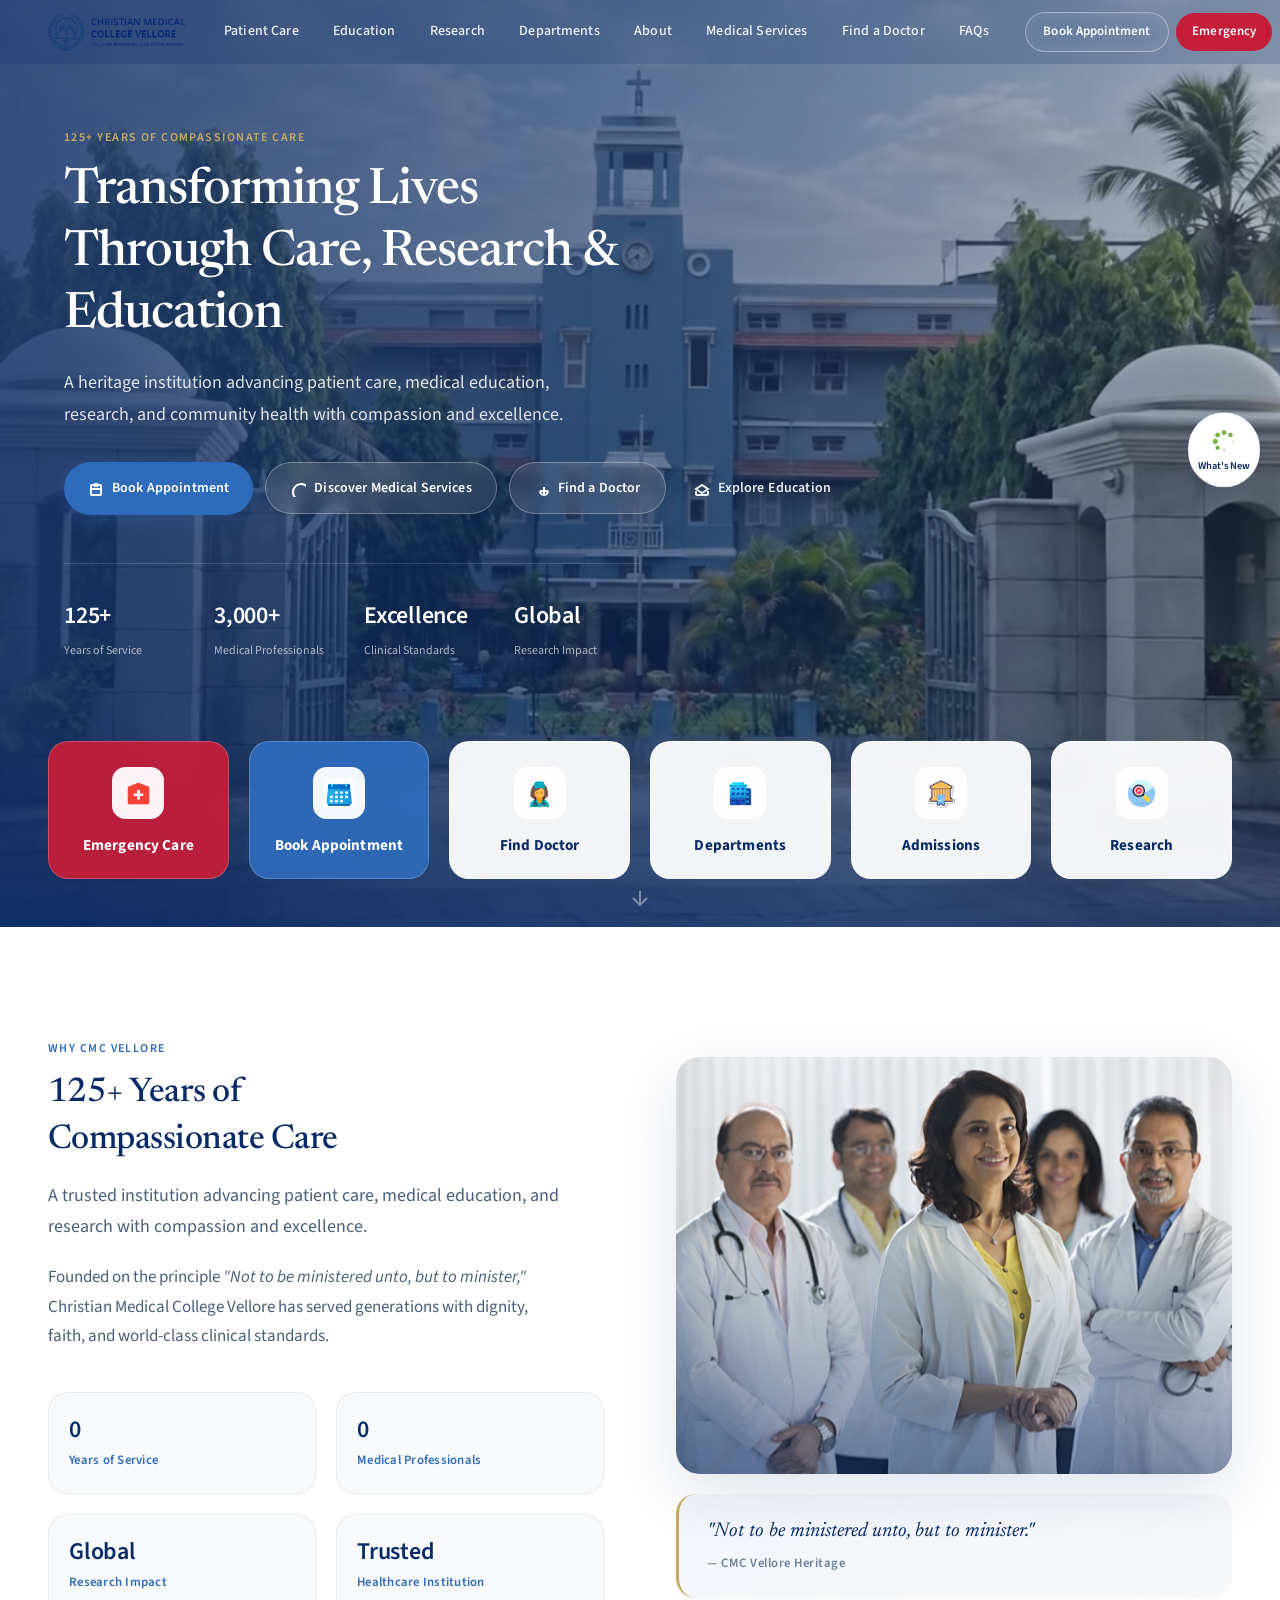
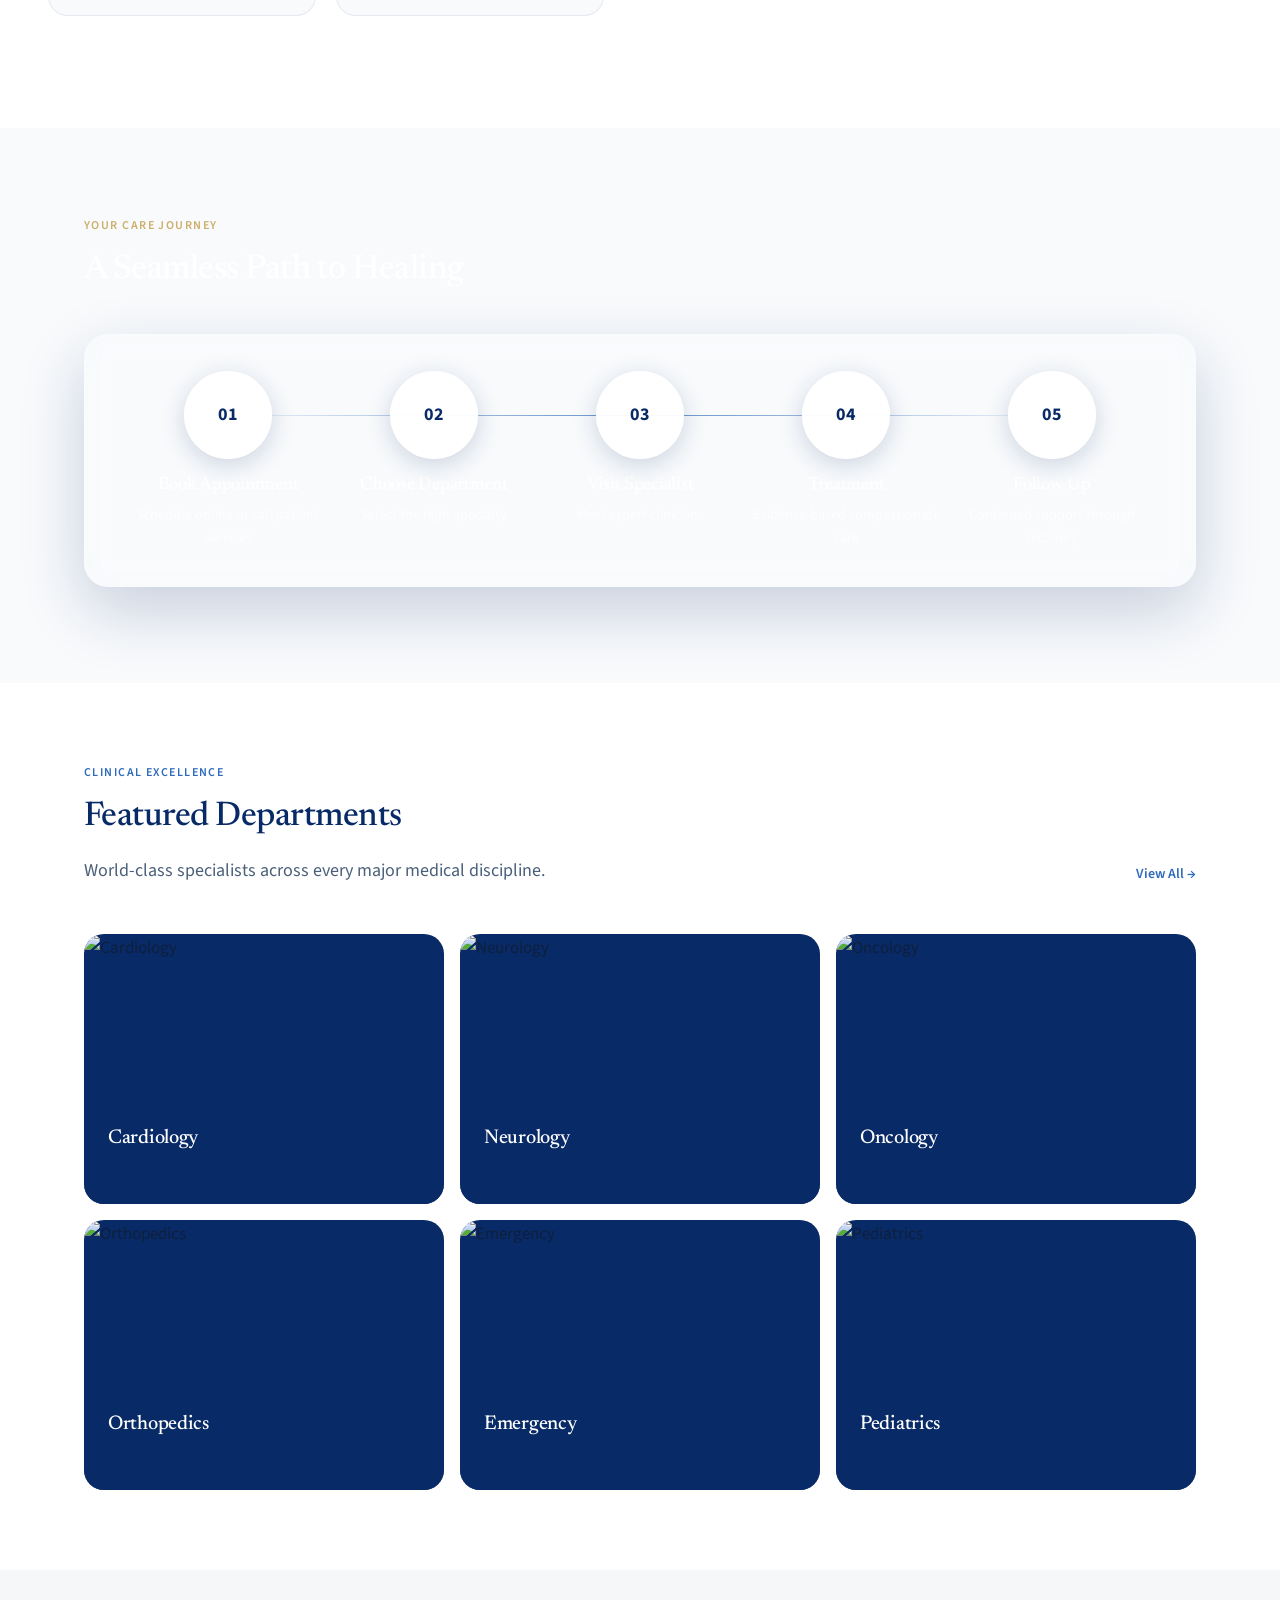
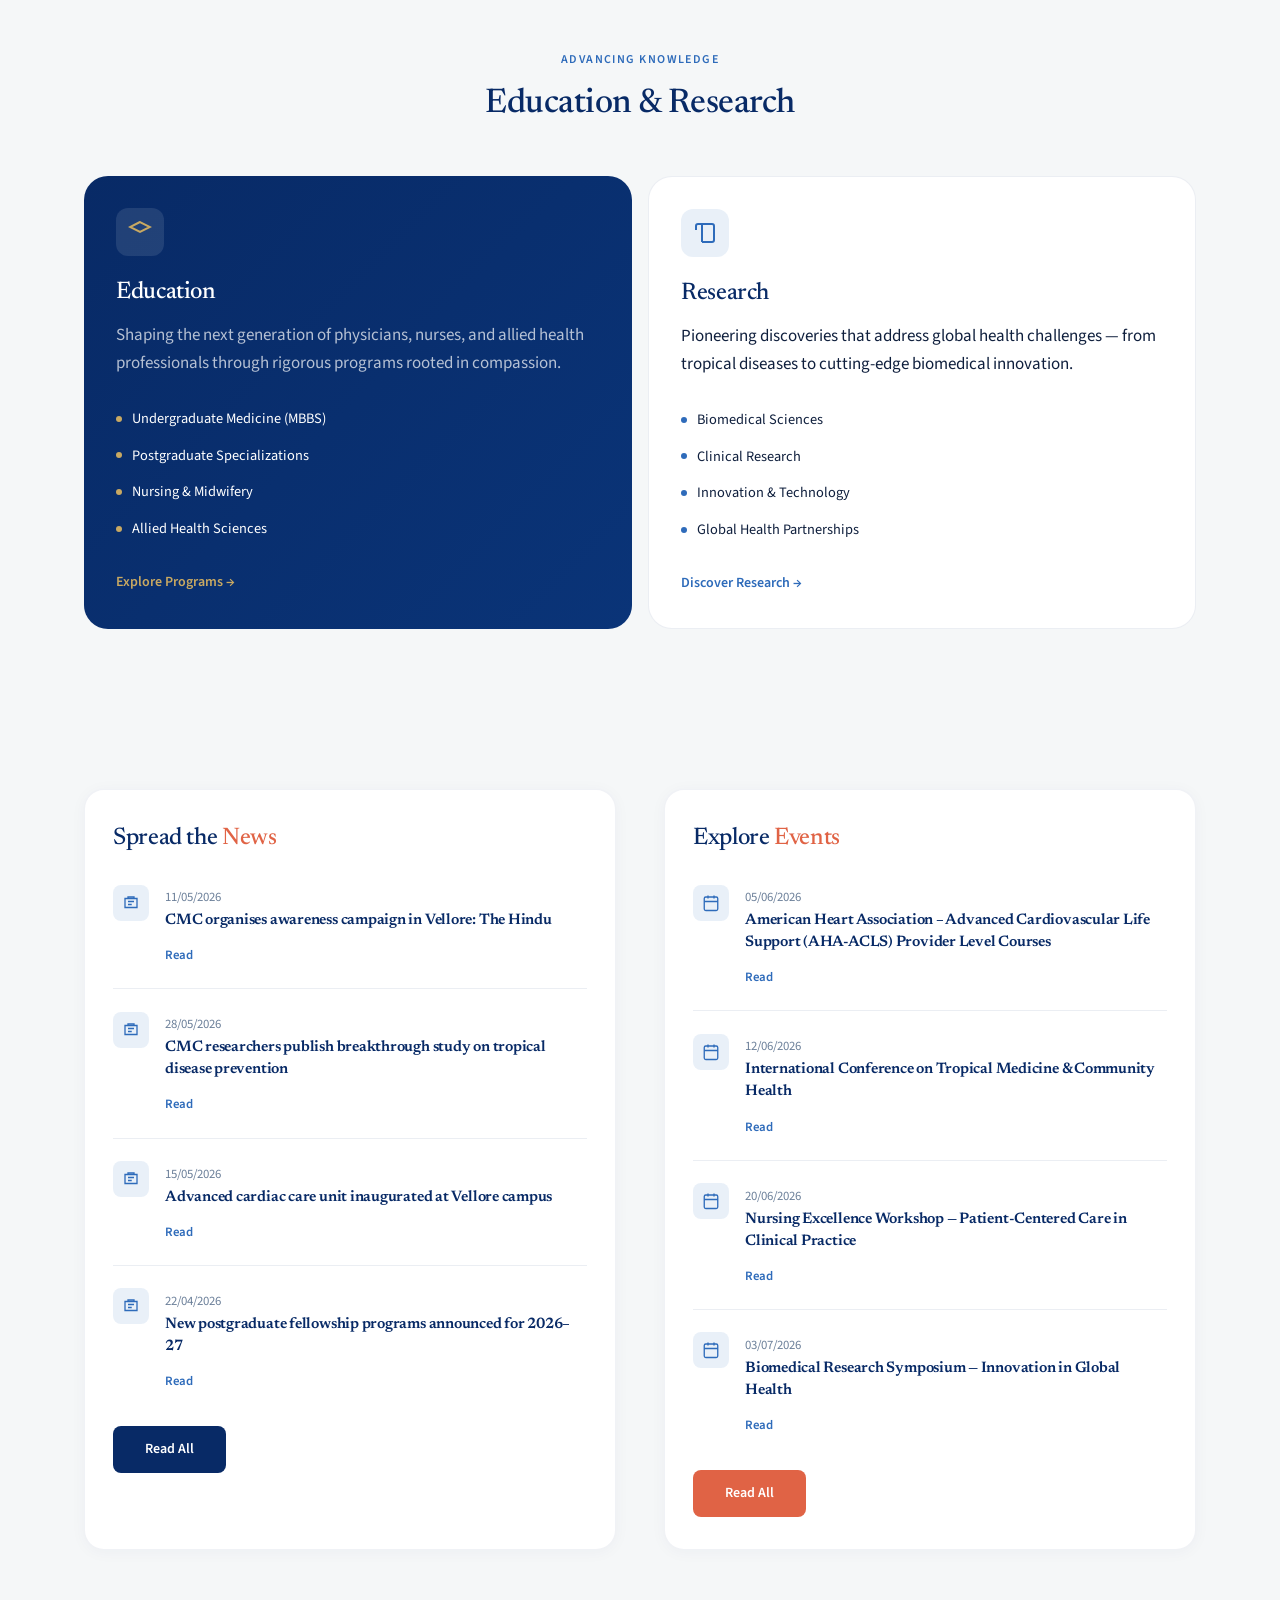
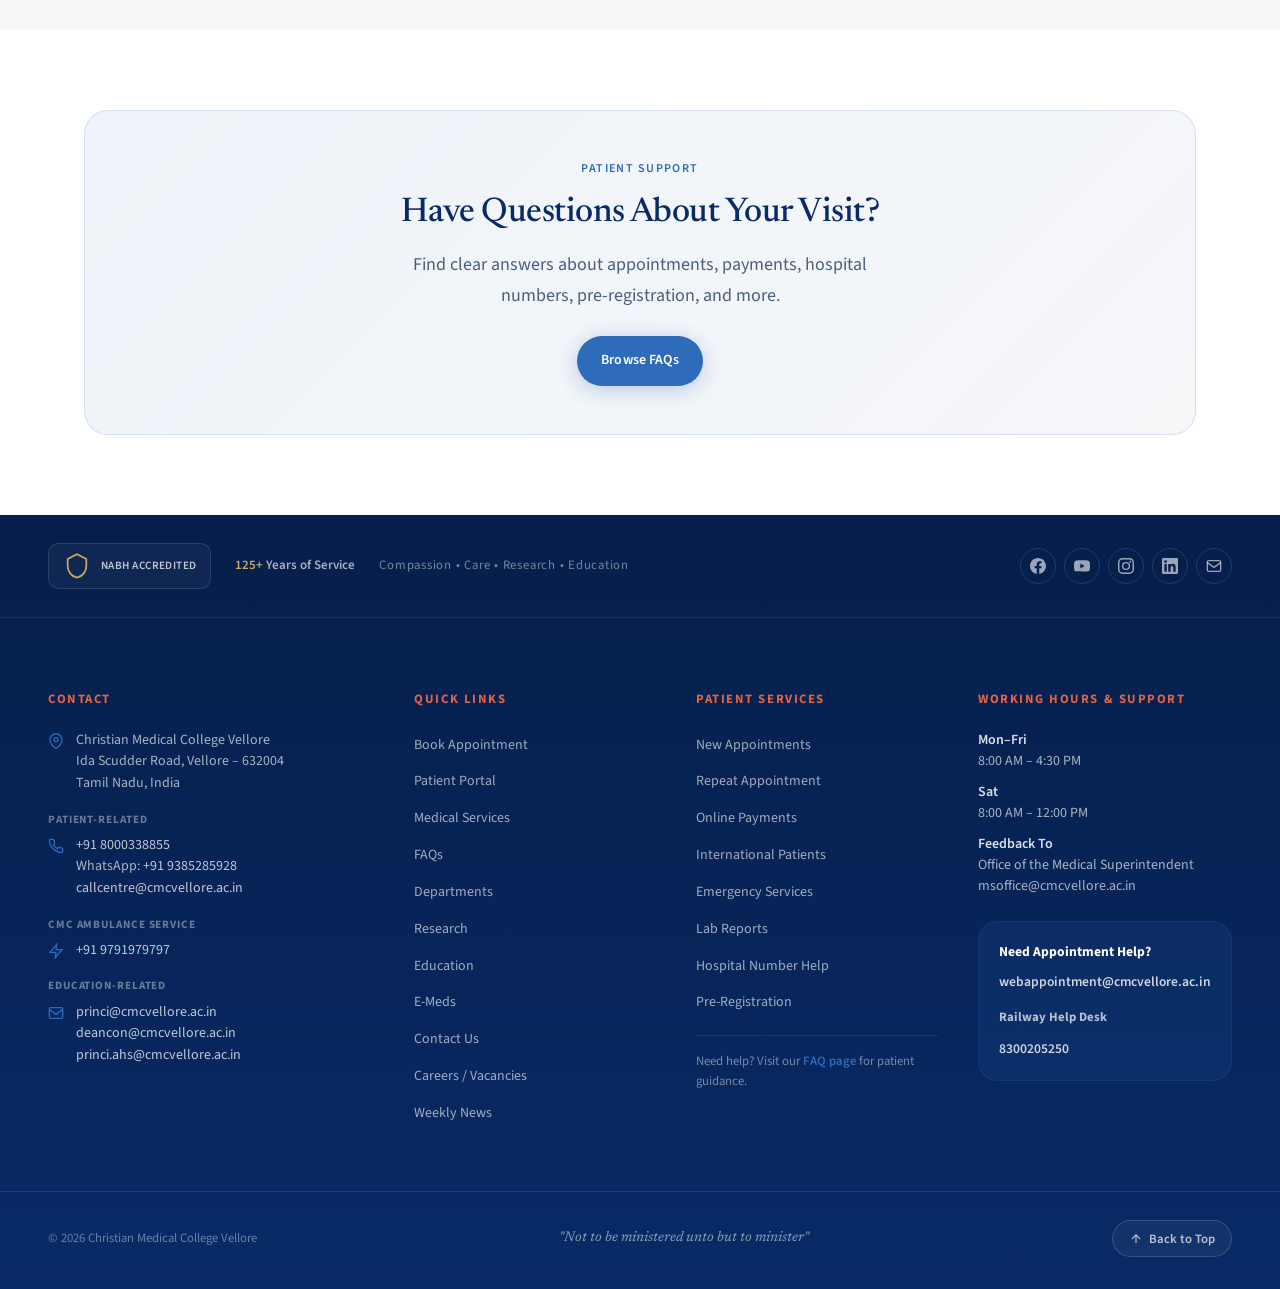
==== commit 87a7e4d6: "Add Medical Services and Find a Doctor pages with premium search UX. Introduces new portfolio pages," ====
--- a/index.html
+++ b/index.html
@@ -25,6 +25,8 @@
           <a href="#research" class="nav-link">Research</a>
           <a href="#departments" class="nav-link">Departments</a>
           <a href="#about" class="nav-link">About</a>
+          <a href="medical-services.html" class="nav-link">Medical Services</a>
+          <a href="find-doctor.html" class="nav-link">Find a Doctor</a>
           <a href="faq.html" class="nav-link">FAQs</a>
         </nav>
         <div class="nav-actions">
@@ -42,6 +44,8 @@
       <a href="#research">Research</a>
       <a href="#departments">Departments</a>
       <a href="#about">About</a>
+      <a href="medical-services.html">Medical Services</a>
+      <a href="find-doctor.html">Find a Doctor</a>
       <a href="faq.html">FAQs</a>
       <a href="appointment.html" style="margin-top:0.75rem;text-align:center;border:1px solid rgba(8,42,102,0.15);border-radius:999px;padding:0.75rem;">Book Appointment</a>
     </nav>
@@ -68,7 +72,11 @@
             <svg width="16" height="16" fill="none" stroke="currentColor" stroke-width="2"><rect x="3" y="4" width="10" height="10" rx="1"/><path d="M3 8h10M7 2v4M9 2v4"/></svg>
             Book Appointment
           </a>
-          <a href="#patient-care" class="btn btn--ghost">
+          <a href="medical-services.html" class="btn btn--ghost">
+            <svg width="16" height="16" fill="none" stroke="currentColor" stroke-width="2"><circle cx="11" cy="11" r="8"/><path d="M21 21l-4-4"/></svg>
+            Discover Medical Services
+          </a>
+          <a href="find-doctor.html" class="btn btn--ghost">
             <svg width="16" height="16" fill="none" stroke="currentColor" stroke-width="2"><path d="M6 10a4 4 0 108 0"/><path d="M10 6v8M6 10h8"/></svg>
             Find a Doctor
           </a>
@@ -100,7 +108,7 @@
               </span>
               <span class="action-card__label">Book Appointment</span>
             </a>
-            <a href="#patient-care" class="action-card">
+            <a href="find-doctor.html" class="action-card">
               <span class="action-card__icon action-card__icon--img" aria-hidden="true">
                 <img src="assets/images/doctor.png" alt="" class="action-card__icon-img" width="28" height="28">
               </span>
@@ -425,8 +433,7 @@
 
     <!-- What's New FAB -->
     <a href="#news" class="whats-new-fab" aria-label="What's New">
-      <span class="whats-new-fab__dot" aria-hidden="true"></span>
-      <svg width="22" height="22" fill="none" stroke="currentColor" stroke-width="2" viewBox="0 0 24 24"><path d="M3 11v2a2 2 0 002 2h1l3 5v-14l-3-3H5a2 2 0 00-2 2z"/><path d="M15.5 8.5a4 4 0 010 7M18 6a7 7 0 010 12"/></svg>
+      <img src="assets/images/spinner.gif" alt="" class="whats-new-fab__icon" width="28" height="28" aria-hidden="true">
       What's New
     </a>
 
@@ -500,6 +507,7 @@
               <ul class="footer-links">
                 <li><a href="appointment.html">Book Appointment</a></li>
                 <li><a href="appointment.html">Patient Portal</a></li>
+                <li><a href="medical-services.html">Medical Services</a></li>
                 <li><a href="faq.html">FAQs</a></li>
                 <li><a href="index.html#departments">Departments</a></li>
                 <li><a href="index.html#research">Research</a></li>
--- a/style.css
+++ b/style.css
@@ -1960,17 +1960,12 @@
   transform: translateY(-50%) scale(1.04);
   box-shadow: 0 8px 32px rgba(8, 42, 102, 0.16);
 }
-.whats-new-fab__dot {
-  position: absolute;
-  top: 0.5rem;
-  left: 0.85rem;
-  width: 0.55rem;
-  height: 0.55rem;
-  border-radius: 50%;
-  background: #22c55e;
-  border: 2px solid #fff;
-}
-.whats-new-fab svg { color: var(--red); }
+.whats-new-fab__icon {
+  width: 1.75rem;
+  height: 1.75rem;
+  object-fit: contain;
+  display: block;
+}
 
 /* ─── Appointment Portal ─── */
 .portal-page { background: var(--soft-white); }
@@ -2424,4 +2419,882 @@
 .demo-toast.is-visible {
   opacity: 1;
   transform: translateX(-50%) translateY(0);
+}
+
+/* ─── Medical Services Page ─── */
+.ms-page { background: var(--soft-white); }
+
+.ms-hero {
+  position: relative;
+  padding: 7rem 0 4.5rem;
+  background-image: url("assets/images/fixbg.jpg");
+  background-size: cover;
+  background-position: center;
+  overflow: hidden;
+}
+@media (min-width: 768px) {
+  .ms-hero { padding: 8.5rem 0 5.5rem; }
+}
+@media (min-width: 1024px) {
+  .ms-hero { padding: 9.5rem 0 6rem; }
+}
+
+.ms-hero__overlay {
+  position: absolute;
+  inset: 0;
+  background:
+    linear-gradient(105deg, rgba(8, 42, 102, 0.88) 0%, rgba(8, 42, 102, 0.78) 50%, rgba(46, 107, 186, 0.65) 100%),
+    linear-gradient(to bottom, rgba(8, 42, 102, 0.4), rgba(8, 42, 102, 0.75));
+  pointer-events: none;
+}
+
+.ms-hero__inner {
+  position: relative;
+  z-index: 1;
+}
+
+.ms-hero__breadcrumb {
+  display: flex;
+  align-items: center;
+  gap: 0.5rem;
+  margin-bottom: 1.75rem;
+  font-size: var(--text-sm);
+  color: rgba(255, 255, 255, 0.55);
+}
+.ms-hero__breadcrumb a {
+  color: rgba(255, 255, 255, 0.85);
+  transition: color 0.2s;
+}
+.ms-hero__breadcrumb a:hover { color: #fff; }
+
+.ms-hero h1 {
+  font-size: var(--text-3xl);
+  font-weight: 500;
+  color: #fff;
+  max-width: 28rem;
+  line-height: var(--leading-tight);
+}
+.ms-hero p {
+  margin-top: 1.25rem;
+  max-width: 42rem;
+  font-size: var(--text-md);
+  line-height: var(--leading-relaxed);
+  color: rgba(255, 255, 255, 0.82);
+}
+
+.ms-intro__grid {
+  display: grid;
+  gap: 2.5rem;
+  align-items: center;
+}
+@media (min-width: 900px) {
+  .ms-intro__grid {
+    grid-template-columns: 1fr auto 1fr;
+    gap: 2.5rem 3rem;
+  }
+}
+
+.ms-intro__logo {
+  display: flex;
+  align-items: center;
+  justify-content: center;
+  padding: 0.5rem 0;
+}
+.ms-intro__logo img {
+  width: 100%;
+  max-width: 11rem;
+  height: auto;
+  object-fit: contain;
+  filter: drop-shadow(0 8px 24px rgba(8, 42, 102, 0.08));
+}
+@media (min-width: 900px) {
+  .ms-intro__logo img { max-width: 13rem; }
+}
+@media (min-width: 1100px) {
+  .ms-intro__logo img { max-width: 14.5rem; }
+}
+
+.ms-intro__card {
+  padding: 2rem;
+  border-radius: 1.25rem;
+  background: linear-gradient(135deg, rgba(46, 107, 186, 0.08), rgba(8, 42, 102, 0.04));
+  border: 1px solid rgba(8, 42, 102, 0.08);
+}
+.ms-intro__card svg {
+  color: var(--blue);
+  margin-bottom: 1rem;
+}
+.ms-intro__card p {
+  font-size: var(--text-base);
+  line-height: var(--leading-relaxed);
+  color: var(--text-2);
+}
+
+.ms-stats {
+  padding: 4rem 0;
+  background: var(--warm);
+}
+@media (min-width: 768px) {
+  .ms-stats { padding: 5rem 0; }
+}
+
+.ms-stat-grid {
+  display: grid;
+  gap: 1.25rem;
+  grid-template-columns: repeat(2, 1fr);
+}
+@media (min-width: 900px) {
+  .ms-stat-grid { grid-template-columns: repeat(4, 1fr); gap: 1.5rem; }
+}
+
+.ms-stat-card {
+  padding: 1.75rem 1.5rem;
+  border-radius: var(--radius-lg);
+  background: #fff;
+  border: 1px solid rgba(8, 42, 102, 0.08);
+  box-shadow: 0 2px 16px rgba(8, 42, 102, 0.04);
+  transition: transform 0.35s var(--ease), box-shadow 0.35s var(--ease);
+}
+.ms-stat-card:hover {
+  transform: translateY(-4px);
+  box-shadow: var(--shadow);
+}
+.ms-stat-card strong {
+  display: block;
+  font-family: var(--font-body);
+  font-size: 1.75rem;
+  font-weight: 700;
+  color: var(--navy);
+  letter-spacing: -0.02em;
+  line-height: 1.2;
+}
+.ms-stat-card span {
+  display: block;
+  margin-top: 0.35rem;
+  font-size: var(--text-sm);
+  font-weight: 600;
+  color: var(--blue);
+}
+.ms-stat-card p {
+  margin-top: 0.65rem;
+  font-size: var(--text-sm);
+  color: var(--text-3);
+  line-height: var(--leading-normal);
+}
+
+.ms-detail__grid {
+  display: grid;
+  gap: 3rem;
+}
+@media (min-width: 1024px) {
+  .ms-detail__grid {
+    grid-template-columns: 1fr 18rem;
+    gap: 4.5rem;
+    align-items: start;
+  }
+}
+
+.ms-detail__text {
+  display: flex;
+  flex-direction: column;
+  gap: 1.25rem;
+  margin-top: 1.5rem;
+}
+.ms-detail__text p {
+  font-size: var(--text-base);
+  line-height: var(--leading-relaxed);
+  color: var(--text-2);
+}
+.ms-detail__text strong {
+  color: var(--navy);
+  font-weight: 600;
+}
+
+.ms-highlight-list {
+  padding: 1.5rem;
+  border-radius: var(--radius-lg);
+  background: rgba(46, 107, 186, 0.06);
+  border: 1px solid rgba(46, 107, 186, 0.12);
+  margin-bottom: 1.25rem;
+}
+.ms-highlight-list--muted {
+  background: var(--warm);
+  border-color: rgba(8, 42, 102, 0.08);
+}
+.ms-highlight-list h3 {
+  font-family: var(--font-heading);
+  font-size: var(--text-lg);
+  font-weight: 500;
+  color: var(--navy);
+  margin-bottom: 1rem;
+}
+.ms-highlight-list ul {
+  display: flex;
+  flex-direction: column;
+  gap: 0.55rem;
+}
+.ms-highlight-list li {
+  font-size: var(--text-sm);
+  color: var(--text-2);
+  padding-left: 1rem;
+  position: relative;
+}
+.ms-highlight-list li::before {
+  content: "";
+  position: absolute;
+  left: 0;
+  top: 0.55em;
+  width: 5px;
+  height: 5px;
+  border-radius: 50%;
+  background: var(--blue);
+}
+.ms-highlight-list--muted li::before {
+  background: var(--text-3);
+}
+
+.ms-services {
+  background: linear-gradient(to bottom, var(--warm), var(--soft-white));
+}
+
+.ms-services__header {
+  display: grid;
+  gap: 2rem;
+  margin-bottom: 2.5rem;
+}
+@media (min-width: 900px) {
+  .ms-services__header {
+    grid-template-columns: 1fr 22rem;
+    align-items: end;
+    gap: 3rem;
+  }
+}
+
+.ms-search {
+  margin-top: 0;
+  max-width: none;
+}
+
+.ms-search-empty {
+  text-align: center;
+  padding: 2rem;
+  font-size: var(--text-sm);
+  color: var(--text-3);
+  margin-bottom: 1.5rem;
+}
+
+.ms-service-grid {
+  display: grid;
+  gap: 1.25rem;
+  grid-template-columns: 1fr;
+}
+@media (min-width: 640px) {
+  .ms-service-grid { grid-template-columns: repeat(2, 1fr); gap: 1.5rem; }
+}
+@media (min-width: 1024px) {
+  .ms-service-grid { grid-template-columns: repeat(4, 1fr); }
+}
+
+.ms-service-card {
+  display: flex;
+  flex-direction: column;
+  gap: 0.85rem;
+  padding: 1.75rem 1.5rem;
+  border-radius: 1.25rem;
+  background: #fff;
+  border: 1px solid rgba(8, 42, 102, 0.08);
+  box-shadow: 0 2px 12px rgba(8, 42, 102, 0.04);
+  transition: transform 0.35s var(--ease), box-shadow 0.35s var(--ease), border-color 0.35s;
+}
+.ms-service-card:hover {
+  transform: translateY(-5px);
+  box-shadow: 0 14px 40px rgba(8, 42, 102, 0.1);
+  border-color: rgba(46, 107, 186, 0.2);
+}
+.ms-service-card[hidden] { display: none; }
+
+.ms-service-card__icon {
+  display: flex;
+  align-items: center;
+  justify-content: center;
+  width: 3.25rem;
+  height: 3.25rem;
+  border-radius: 0.85rem;
+  background: rgba(46, 107, 186, 0.1);
+  color: var(--blue);
+  flex-shrink: 0;
+  transition: background 0.3s, color 0.3s;
+}
+.ms-service-card__icon--red {
+  background: rgba(196, 30, 58, 0.1);
+  color: var(--red);
+}
+.ms-service-card:hover .ms-service-card__icon {
+  background: var(--blue);
+  color: #fff;
+}
+.ms-service-card:hover .ms-service-card__icon--red {
+  background: var(--red);
+  color: #fff;
+}
+
+.ms-service-card h3 {
+  font-family: var(--font-heading);
+  font-size: var(--text-md);
+  font-weight: 500;
+  color: var(--navy);
+  line-height: var(--leading-snug);
+}
+.ms-service-card p {
+  font-size: var(--text-sm);
+  color: var(--text-2);
+  line-height: var(--leading-normal);
+}
+
+.ms-help-card {
+  display: flex;
+  flex-direction: column;
+  gap: 2rem;
+  padding: 2.5rem 2rem;
+  border-radius: 1.5rem;
+  background: linear-gradient(135deg, var(--navy), #0a3478);
+  color: #fff;
+  box-shadow: 0 20px 60px rgba(8, 42, 102, 0.2);
+}
+@media (min-width: 768px) {
+  .ms-help-card {
+    flex-direction: row;
+    align-items: center;
+    justify-content: space-between;
+    padding: 3rem 3.5rem;
+    gap: 3rem;
+  }
+}
+.ms-help-card h2 {
+  font-family: var(--font-heading);
+  font-size: var(--text-2xl);
+  font-weight: 500;
+  color: #fff;
+  margin-top: 0.5rem;
+  max-width: 24rem;
+  line-height: var(--leading-snug);
+}
+.ms-help-card p {
+  margin-top: 0.85rem;
+  font-size: var(--text-base);
+  color: rgba(255, 255, 255, 0.75);
+  line-height: var(--leading-relaxed);
+  max-width: 32rem;
+}
+.ms-help-card__actions {
+  display: flex;
+  flex-wrap: wrap;
+  gap: 0.75rem;
+  flex-shrink: 0;
+}
+.ms-help-card .btn--outline {
+  border-color: rgba(255, 255, 255, 0.35);
+  color: #fff;
+  background: rgba(255, 255, 255, 0.08);
+}
+.ms-help-card .btn--outline:hover {
+  background: rgba(255, 255, 255, 0.15);
+  border-color: rgba(255, 255, 255, 0.5);
+  color: #fff;
+}
+
+/* ─── Find a Doctor Page ─── */
+.fd-page { background: var(--soft-white); }
+
+.fd-hero {
+  position: relative;
+  padding: 7rem 0 4rem;
+  background: linear-gradient(160deg, var(--navy) 0%, #0d3d7a 50%, #1a5a9e 100%);
+  overflow: hidden;
+}
+@media (min-width: 768px) {
+  .fd-hero { padding: 8.5rem 0 5rem; }
+}
+.fd-hero__overlay {
+  position: absolute;
+  inset: 0;
+  background:
+    radial-gradient(ellipse at 85% 15%, rgba(46, 107, 186, 0.4), transparent 50%),
+    radial-gradient(ellipse at 5% 90%, rgba(42, 157, 143, 0.12), transparent 45%);
+  pointer-events: none;
+}
+.fd-hero__inner { position: relative; z-index: 1; }
+
+.fd-hero__breadcrumb {
+  display: flex;
+  align-items: center;
+  gap: 0.5rem;
+  margin-bottom: 1.5rem;
+  font-size: var(--text-sm);
+  color: rgba(255, 255, 255, 0.55);
+}
+.fd-hero__breadcrumb a { color: rgba(255, 255, 255, 0.85); transition: color 0.2s; }
+.fd-hero__breadcrumb a:hover { color: #fff; }
+
+.fd-hero h1 {
+  font-size: var(--text-3xl);
+  font-weight: 500;
+  color: #fff;
+  line-height: var(--leading-tight);
+}
+.fd-hero__subtitle {
+  margin-top: 1rem;
+  max-width: 40rem;
+  font-size: var(--text-md);
+  line-height: var(--leading-relaxed);
+  color: rgba(255, 255, 255, 0.82);
+}
+
+.fd-search {
+  margin-top: 2.25rem;
+  max-width: 46rem;
+}
+.fd-search__label {
+  display: block;
+  font-size: var(--text-xs);
+  font-weight: 600;
+  letter-spacing: var(--tracking-wide);
+  text-transform: uppercase;
+  color: rgba(201, 169, 98, 0.95);
+  margin-bottom: 0.65rem;
+}
+.fd-search__bar {
+  display: flex;
+  align-items: center;
+  gap: 0.5rem;
+  padding: 0.5rem 0.5rem 0.5rem 1.15rem;
+  background: #fff;
+  border-radius: 999px;
+  box-shadow: 0 12px 40px rgba(8, 42, 102, 0.25);
+}
+.fd-search__icon {
+  width: 1.35rem;
+  height: 1.35rem;
+  color: var(--text-3);
+  flex-shrink: 0;
+}
+.fd-search__bar input {
+  flex: 1;
+  border: none;
+  outline: none;
+  background: transparent;
+  font-size: var(--text-base);
+  color: var(--text);
+  min-width: 0;
+}
+.fd-search__bar input::placeholder { color: var(--text-3); }
+.fd-search__btn {
+  flex-shrink: 0;
+  white-space: nowrap;
+}
+@media (max-width: 560px) {
+  .fd-search__bar {
+    flex-wrap: wrap;
+    border-radius: 1.25rem;
+    padding: 0.85rem 1rem;
+  }
+  .fd-search__btn { width: 100%; justify-content: center; }
+}
+
+.fd-hero__alert {
+  display: flex;
+  align-items: center;
+  gap: 0.5rem;
+  margin-top: 1rem;
+  font-size: var(--text-sm);
+  color: rgba(255, 255, 255, 0.78);
+}
+.fd-hero__alert svg { color: #ffb4a8; flex-shrink: 0; }
+.fd-hero__alert a { color: #fff; text-decoration: underline; }
+
+.fd-body {
+  padding: 2.5rem 0 5rem;
+}
+@media (min-width: 768px) {
+  .fd-body { padding: 3rem 0 6rem; }
+}
+
+/* Dummy login card */
+.fd-login-card {
+  display: flex;
+  flex-direction: column;
+  gap: 1.5rem;
+  margin-top: -3.5rem;
+  position: relative;
+  z-index: 2;
+  padding: 1.75rem;
+  border-radius: 1.25rem;
+  background: #fff;
+  border: 1px solid rgba(8, 42, 102, 0.08);
+  box-shadow: 0 14px 44px rgba(8, 42, 102, 0.12);
+}
+@media (min-width: 768px) {
+  .fd-login-card {
+    flex-direction: row;
+    align-items: center;
+    justify-content: space-between;
+    padding: 1.85rem 2.25rem;
+  }
+}
+.fd-login-card__content {
+  display: flex;
+  align-items: center;
+  gap: 1.15rem;
+}
+.fd-login-card__icon {
+  display: flex;
+  align-items: center;
+  justify-content: center;
+  width: 3.25rem;
+  height: 3.25rem;
+  border-radius: 0.85rem;
+  background: rgba(46, 107, 186, 0.1);
+  color: var(--blue);
+  flex-shrink: 0;
+}
+.fd-login-card h2 {
+  font-family: var(--font-heading);
+  font-size: var(--text-lg);
+  font-weight: 500;
+  color: var(--navy);
+}
+.fd-login-card p {
+  margin-top: 0.25rem;
+  font-size: var(--text-sm);
+  color: var(--text-2);
+  max-width: 28rem;
+}
+.fd-login-card__actions {
+  display: flex;
+  gap: 0.65rem;
+  flex-shrink: 0;
+}
+@media (max-width: 480px) {
+  .fd-login-card__actions { flex-direction: column; }
+  .fd-login-card__actions .btn { width: 100%; justify-content: center; }
+}
+
+/* Dashboard */
+.fd-dashboard {
+  margin-top: 2rem;
+  padding: 1.75rem;
+  border-radius: 1.25rem;
+  background: linear-gradient(135deg, rgba(46, 107, 186, 0.06), rgba(8, 42, 102, 0.03));
+  border: 1px solid rgba(46, 107, 186, 0.12);
+  animation: fd-dash-in 0.6s var(--ease);
+}
+@media (min-width: 768px) {
+  .fd-dashboard { padding: 2.25rem; }
+}
+@keyframes fd-dash-in {
+  from { opacity: 0; transform: translateY(1rem); }
+  to { opacity: 1; transform: translateY(0); }
+}
+.fd-dashboard__head {
+  display: flex;
+  align-items: flex-start;
+  justify-content: space-between;
+  gap: 1rem;
+  margin-bottom: 1.5rem;
+}
+.fd-dashboard__title {
+  font-family: var(--font-heading);
+  font-size: var(--text-2xl);
+  font-weight: 500;
+  color: var(--navy);
+  margin-top: 0.15rem;
+}
+.fd-logout { color: var(--blue); padding: 0.4rem 0.5rem; font-size: var(--text-sm); }
+
+.fd-dashboard__summary {
+  display: grid;
+  gap: 1rem;
+  grid-template-columns: 1fr;
+  margin-bottom: 1.75rem;
+}
+@media (min-width: 560px) { .fd-dashboard__summary { grid-template-columns: repeat(2, 1fr); } }
+@media (min-width: 1024px) { .fd-dashboard__summary { grid-template-columns: repeat(4, 1fr); } }
+
+.fd-summary-card {
+  padding: 1.25rem;
+  border-radius: var(--radius-lg);
+  background: #fff;
+  border: 1px solid rgba(8, 42, 102, 0.08);
+}
+.fd-summary-card__label {
+  display: block;
+  font-size: var(--text-xs);
+  font-weight: 600;
+  letter-spacing: 0.04em;
+  text-transform: uppercase;
+  color: var(--text-3);
+  margin-bottom: 0.5rem;
+}
+.fd-summary-card strong {
+  display: block;
+  font-size: var(--text-base);
+  font-weight: 600;
+  color: var(--navy);
+  line-height: 1.35;
+}
+.fd-summary-card__meta {
+  display: block;
+  margin-top: 0.35rem;
+  font-size: var(--text-sm);
+  color: var(--blue);
+}
+.fd-summary-card--accent {
+  background: linear-gradient(135deg, var(--navy), #0a3478);
+  border-color: transparent;
+}
+.fd-summary-card--accent .fd-summary-card__label { color: rgba(255, 255, 255, 0.6); }
+.fd-summary-card--accent strong { color: #fff; }
+.fd-summary-card--accent .fd-summary-card__meta { color: rgba(201, 169, 98, 0.95); }
+
+/* Dashboard tabs */
+.fd-tabs {
+  display: flex;
+  flex-wrap: wrap;
+  gap: 0.5rem;
+  margin-bottom: 1.5rem;
+  border-bottom: 1px solid rgba(8, 42, 102, 0.08);
+  padding-bottom: 0.85rem;
+}
+.fd-tab {
+  padding: 0.5rem 1rem;
+  border-radius: 999px;
+  font-size: var(--text-sm);
+  font-weight: 600;
+  color: var(--text-2);
+  background: #fff;
+  border: 1px solid rgba(8, 42, 102, 0.1);
+  transition: all 0.25s var(--ease);
+}
+.fd-tab:hover { color: var(--navy); border-color: rgba(46, 107, 186, 0.3); }
+.fd-tab.is-active {
+  background: var(--blue);
+  color: #fff;
+  border-color: var(--blue);
+}
+
+.fd-tab-panel { display: none; }
+.fd-tab-panel.is-active { display: block; animation: fd-fade 0.4s var(--ease); }
+@keyframes fd-fade { from { opacity: 0; } to { opacity: 1; } }
+
+.fd-mini-grid {
+  display: grid;
+  gap: 1rem;
+  grid-template-columns: 1fr;
+}
+@media (min-width: 640px) { .fd-mini-grid { grid-template-columns: repeat(2, 1fr); } }
+.fd-mini-card {
+  padding: 1.15rem 1.25rem;
+  border-radius: var(--radius-lg);
+  background: #fff;
+  border: 1px solid rgba(8, 42, 102, 0.08);
+}
+.fd-mini-card strong { display: block; font-size: var(--text-base); font-weight: 600; color: var(--navy); }
+.fd-mini-card span { display: block; margin: 0.25rem 0 0.75rem; font-size: var(--text-sm); color: var(--text-2); }
+.fd-mini-card .link-arrow { background: none; padding: 0; }
+
+.fd-history {
+  display: flex;
+  flex-direction: column;
+  gap: 0.85rem;
+}
+.fd-history li {
+  padding: 0.95rem 1.15rem;
+  border-radius: var(--radius-lg);
+  background: #fff;
+  border: 1px solid rgba(8, 42, 102, 0.08);
+  font-size: var(--text-sm);
+  color: var(--text-2);
+}
+.fd-history__date {
+  display: inline-block;
+  margin-right: 0.65rem;
+  font-weight: 700;
+  color: var(--navy);
+}
+.fd-history em { color: var(--text-3); font-style: italic; }
+
+/* Sections */
+.fd-section { margin-top: 3rem; }
+.fd-section__head { margin-bottom: 1.25rem; }
+.fd-section__head .section-title { font-size: var(--text-xl); }
+
+.fd-chip-row {
+  display: flex;
+  flex-wrap: wrap;
+  gap: 0.65rem;
+}
+.fd-chip {
+  display: inline-flex;
+  align-items: center;
+  padding: 0.55rem 1.1rem;
+  border-radius: 999px;
+  font-size: var(--text-sm);
+  font-weight: 600;
+  color: var(--navy);
+  background: #fff;
+  border: 1px solid rgba(8, 42, 102, 0.1);
+}
+.fd-chip--btn { cursor: pointer; transition: all 0.25s var(--ease); }
+.fd-chip--btn:hover {
+  background: rgba(46, 107, 186, 0.08);
+  border-color: rgba(46, 107, 186, 0.3);
+  color: var(--blue);
+  transform: translateY(-2px);
+}
+.fd-helper {
+  margin-top: 1rem;
+  font-size: var(--text-sm);
+  color: var(--text-3);
+}
+
+/* Doctor results */
+.fd-results__head {
+  display: flex;
+  align-items: flex-end;
+  justify-content: space-between;
+  gap: 1rem;
+  flex-wrap: wrap;
+}
+.fd-results__count {
+  font-size: var(--text-sm);
+  font-weight: 600;
+  color: var(--text-2);
+}
+.fd-results__empty {
+  padding: 2rem;
+  text-align: center;
+  font-size: var(--text-sm);
+  color: var(--text-3);
+  background: #fff;
+  border: 1px dashed rgba(8, 42, 102, 0.15);
+  border-radius: var(--radius-lg);
+}
+
+.fd-doctor-grid {
+  display: grid;
+  gap: 1.5rem;
+  grid-template-columns: 1fr;
+}
+@media (min-width: 700px) { .fd-doctor-grid { grid-template-columns: repeat(2, 1fr); } }
+
+.fd-doctor-card {
+  padding: 1.75rem;
+  border-radius: 1.25rem;
+  background: #fff;
+  border: 1px solid rgba(8, 42, 102, 0.08);
+  box-shadow: 0 2px 14px rgba(8, 42, 102, 0.04);
+  transition: transform 0.35s var(--ease), box-shadow 0.35s var(--ease), border-color 0.35s;
+}
+.fd-doctor-card:hover {
+  transform: translateY(-4px);
+  box-shadow: 0 14px 40px rgba(8, 42, 102, 0.1);
+  border-color: rgba(46, 107, 186, 0.2);
+}
+.fd-doctor-card[hidden] { display: none; }
+
+.fd-doctor-card__top {
+  display: flex;
+  align-items: center;
+  gap: 1rem;
+  margin-bottom: 1.15rem;
+}
+.fd-doctor-card__avatar {
+  display: flex;
+  align-items: center;
+  justify-content: center;
+  width: 3.25rem;
+  height: 3.25rem;
+  flex-shrink: 0;
+  border-radius: 50%;
+  background: linear-gradient(135deg, var(--blue), var(--navy));
+  color: #fff;
+  font-weight: 700;
+  font-size: var(--text-base);
+  letter-spacing: 0.02em;
+}
+.fd-doctor-card h3 {
+  font-family: var(--font-heading);
+  font-size: var(--text-lg);
+  font-weight: 500;
+  color: var(--navy);
+}
+.fd-doctor-card__dept {
+  font-size: var(--text-sm);
+  font-weight: 600;
+  color: var(--blue);
+  margin-top: 0.1rem;
+}
+.fd-availability {
+  margin-left: auto;
+  align-self: flex-start;
+  padding: 0.3rem 0.7rem;
+  border-radius: 999px;
+  font-size: var(--text-xs);
+  font-weight: 600;
+  white-space: nowrap;
+  background: rgba(46, 107, 186, 0.1);
+  color: var(--blue);
+}
+.fd-availability--today {
+  background: rgba(34, 197, 94, 0.12);
+  color: #15803d;
+}
+.fd-availability--soon {
+  background: rgba(201, 169, 98, 0.18);
+  color: #8a6d1f;
+}
+.fd-availability--referral {
+  background: rgba(8, 42, 102, 0.08);
+  color: var(--text-2);
+}
+
+.fd-doctor-card__exp {
+  font-size: var(--text-sm);
+  color: var(--text-2);
+}
+.fd-doctor-card__exp strong { color: var(--navy); }
+.fd-doctor-card__summary {
+  margin-top: 0.5rem;
+  font-size: var(--text-sm);
+  color: var(--text-2);
+  line-height: var(--leading-normal);
+}
+
+.fd-tags {
+  display: flex;
+  flex-wrap: wrap;
+  gap: 0.4rem;
+  margin: 1rem 0 1.25rem;
+}
+.fd-tag {
+  padding: 0.25rem 0.65rem;
+  border-radius: 999px;
+  font-size: var(--text-xs);
+  font-weight: 600;
+  color: var(--text-2);
+  background: var(--warm);
+  border: 1px solid rgba(8, 42, 102, 0.06);
+}
+
+.fd-doctor-card__actions {
+  display: flex;
+  flex-wrap: wrap;
+  gap: 0.6rem;
+}
+.fd-btn-sm {
+  padding: 0.6rem 1rem;
+  font-size: var(--text-sm);
+  flex: 1;
+  justify-content: center;
+  min-width: 9rem;
 }
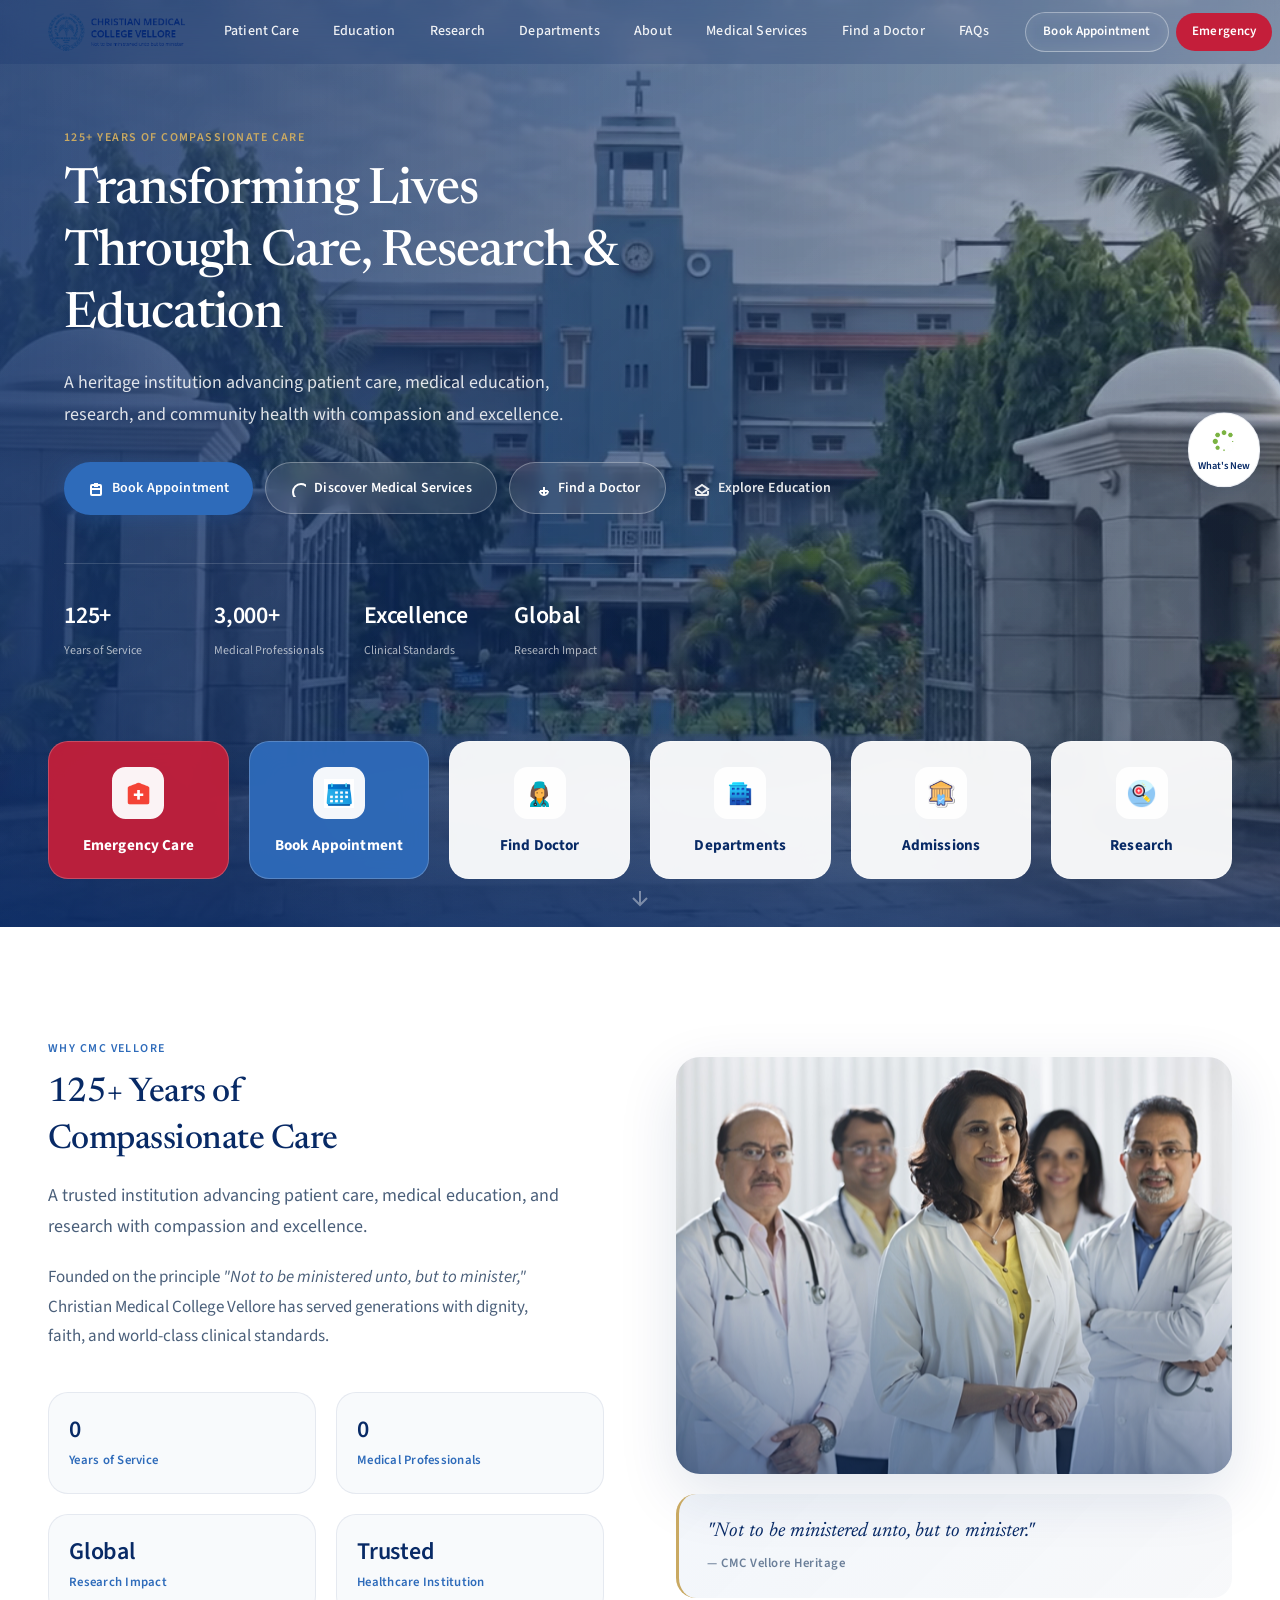
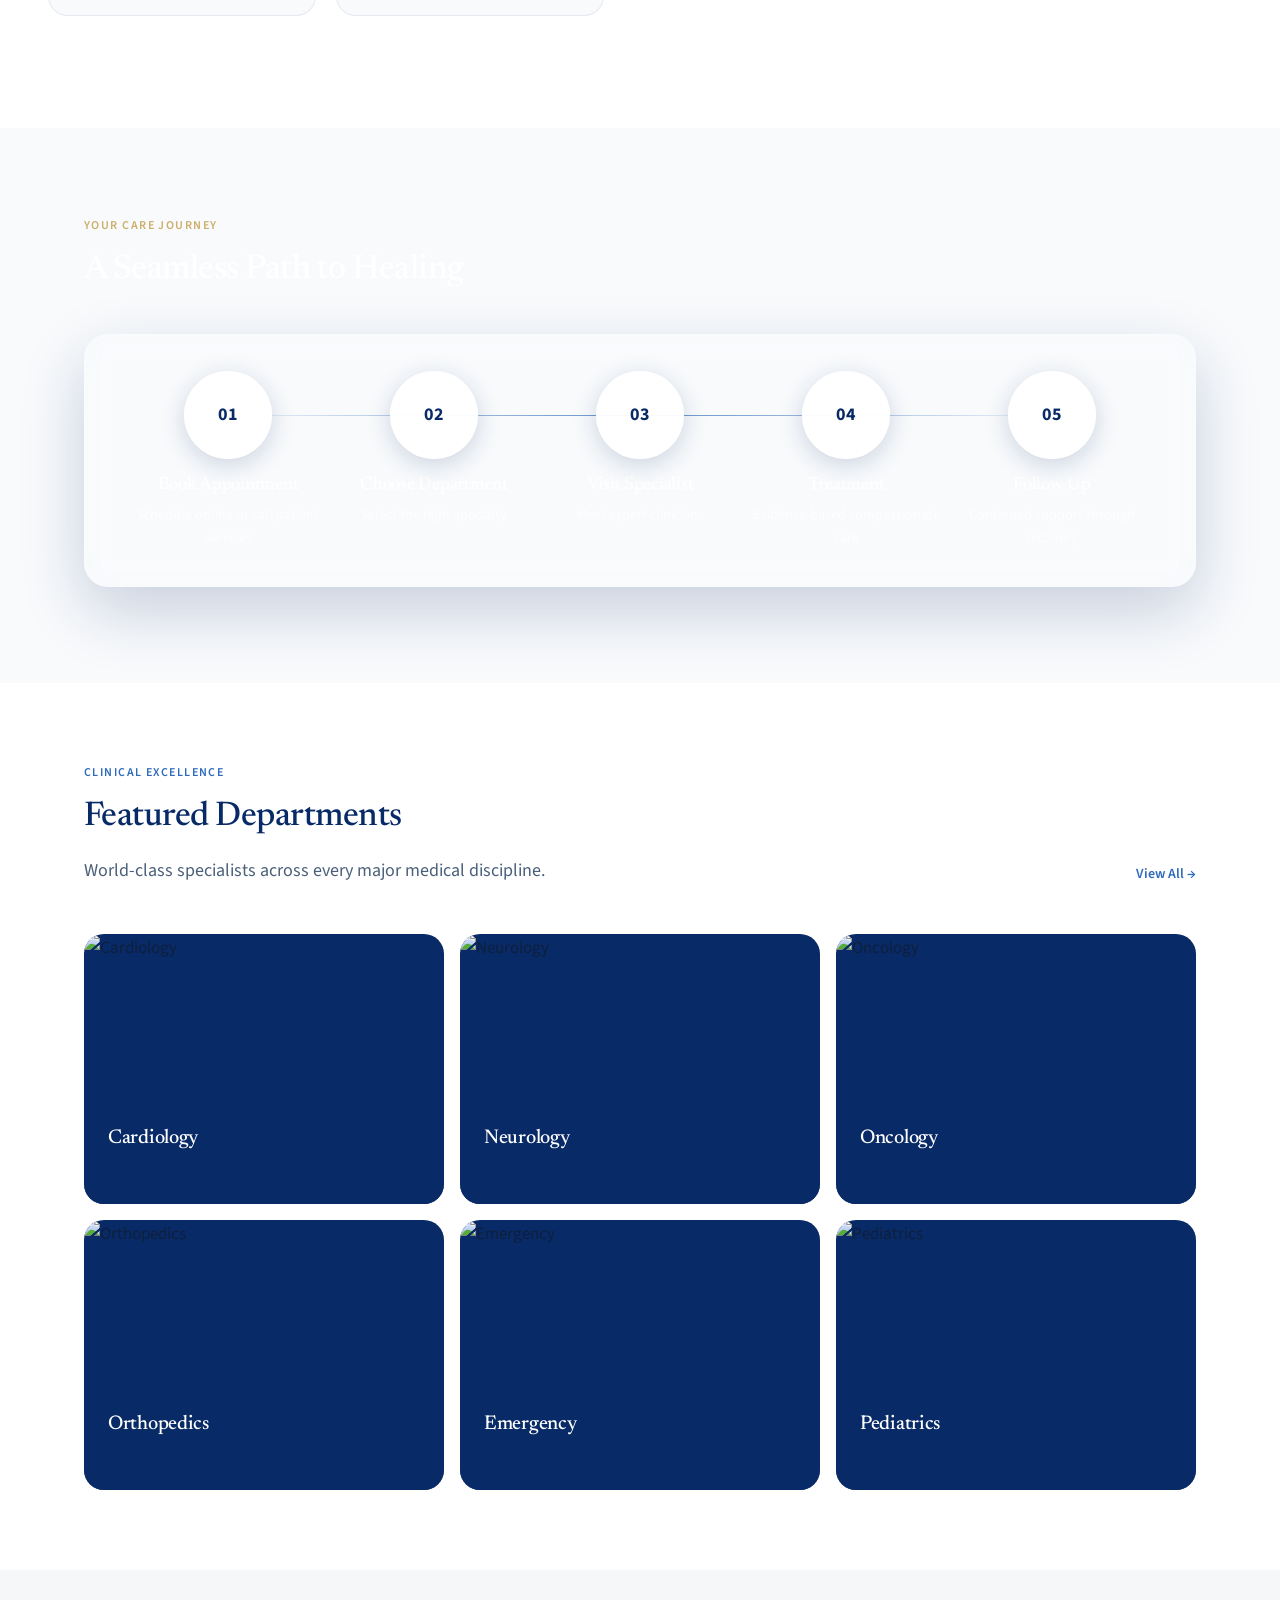
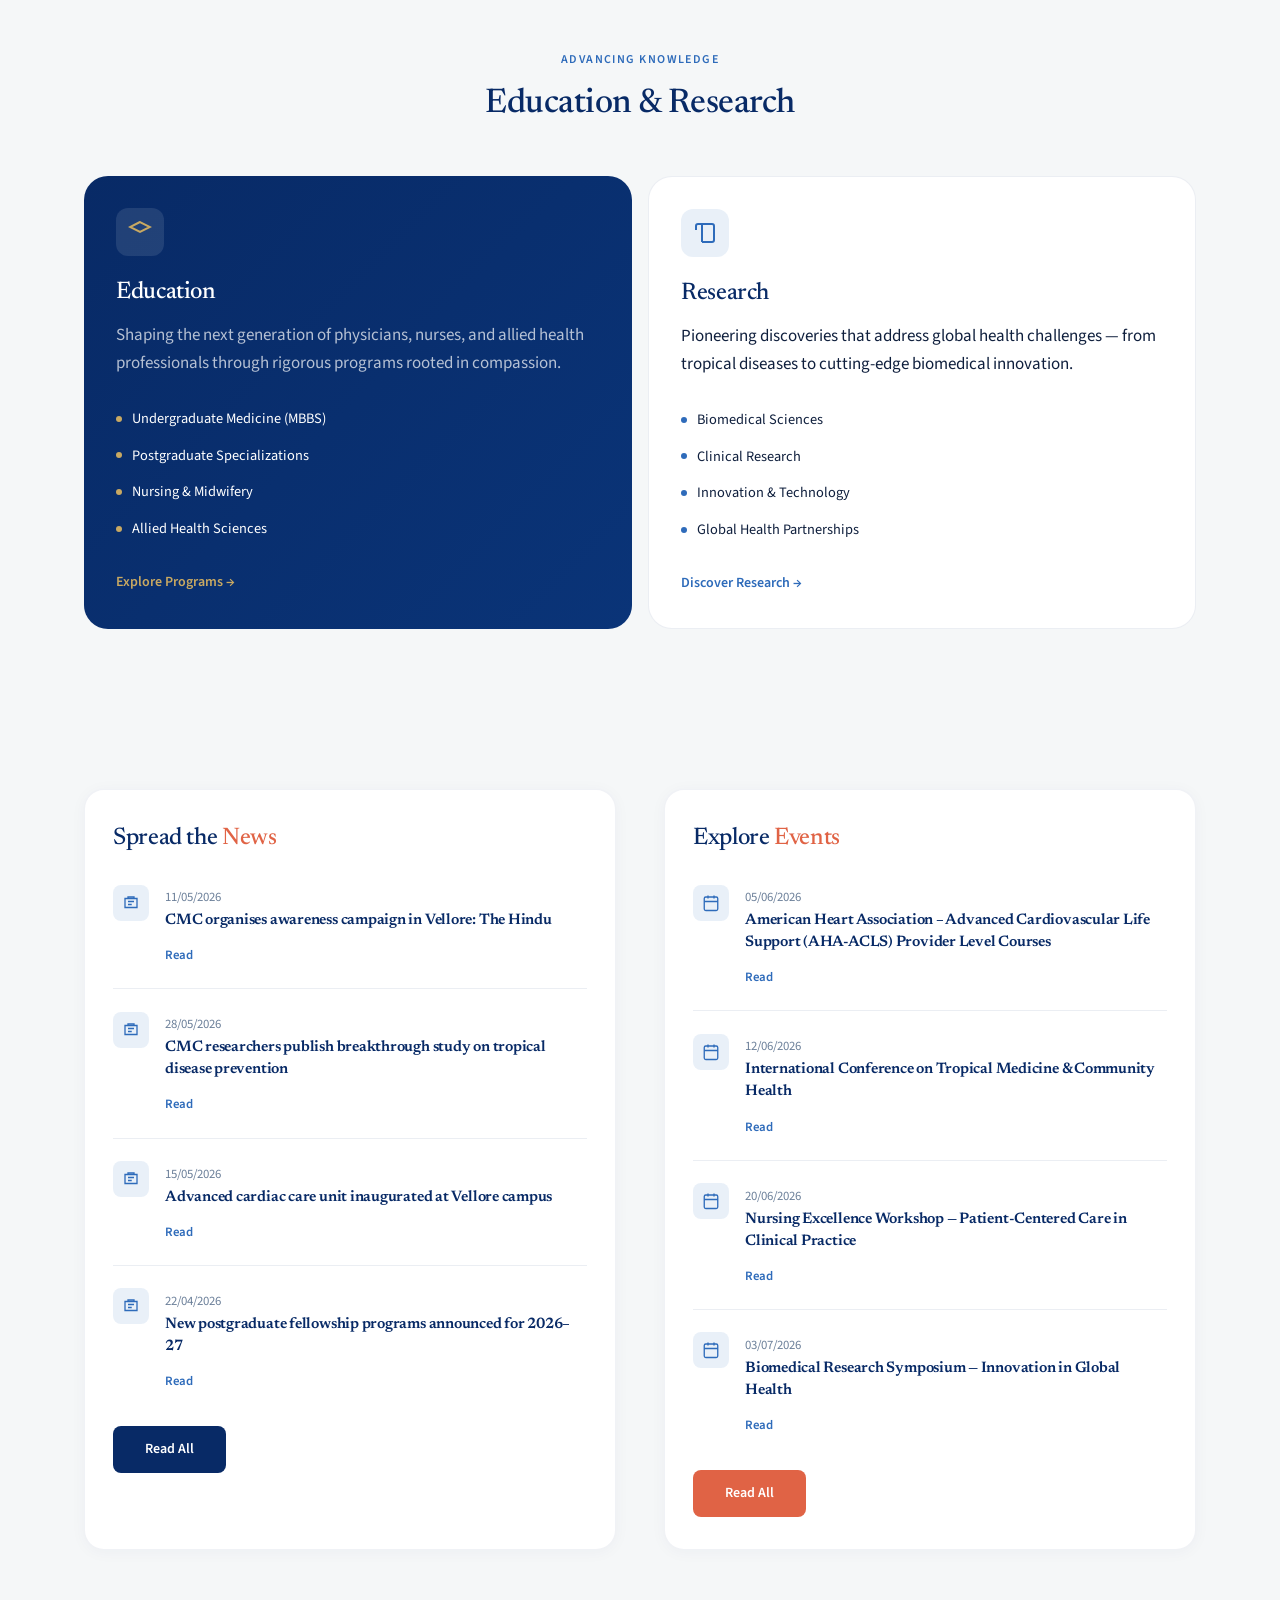
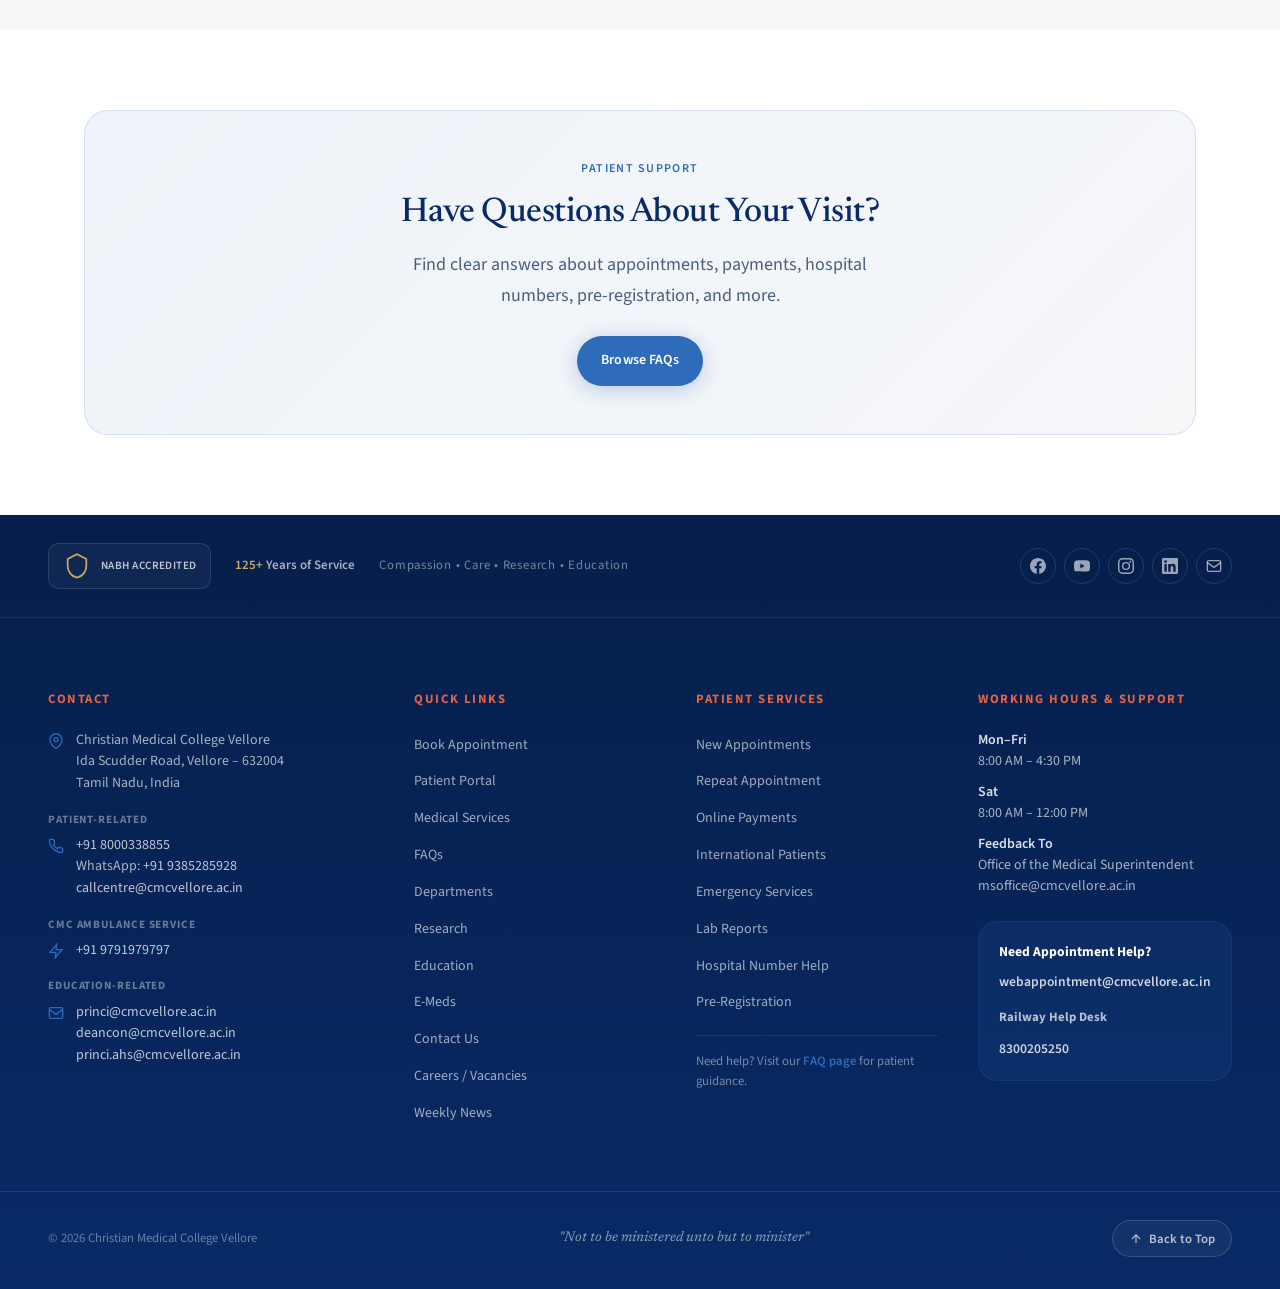
==== commit 0c18cfd0: "Add Indian language support, mobile-friendly Find a Doctor UX, and doctor photos. Enable multilingua" ====
--- a/index.html
+++ b/index.html
@@ -20,18 +20,18 @@
           <img src="assets/images/logo-2.png" alt="Christian Medical College Vellore">
         </a>
         <nav class="nav-links nav-links--center" aria-label="Main navigation">
-          <a href="#patient-care" class="nav-link">Patient Care</a>
-          <a href="#education" class="nav-link">Education</a>
-          <a href="#research" class="nav-link">Research</a>
-          <a href="#departments" class="nav-link">Departments</a>
-          <a href="#about" class="nav-link">About</a>
-          <a href="medical-services.html" class="nav-link">Medical Services</a>
-          <a href="find-doctor.html" class="nav-link">Find a Doctor</a>
-          <a href="faq.html" class="nav-link">FAQs</a>
+          <a href="#patient-care" class="nav-link" data-i18n="nav.patientCare">Patient Care</a>
+          <a href="#education" class="nav-link" data-i18n="nav.education">Education</a>
+          <a href="#research" class="nav-link" data-i18n="nav.research">Research</a>
+          <a href="#departments" class="nav-link" data-i18n="nav.departments">Departments</a>
+          <a href="#about" class="nav-link" data-i18n="nav.about">About</a>
+          <a href="medical-services.html" class="nav-link" data-i18n="nav.medicalServices">Medical Services</a>
+          <a href="find-doctor.html" class="nav-link" data-i18n="nav.findDoctor">Find a Doctor</a>
+          <a href="faq.html" class="nav-link" data-i18n="nav.faq">FAQs</a>
         </nav>
         <div class="nav-actions">
-          <a href="appointment.html" class="btn btn--ghost-nav">Book Appointment</a>
-          <a href="#emergency" class="btn btn--red btn--red-nav">Emergency</a>
+          <a href="appointment.html" class="btn btn--ghost-nav" data-i18n="btn.bookAppointment">Book Appointment</a>
+          <a href="#emergency" class="btn btn--red btn--red-nav" data-i18n="btn.emergency">Emergency</a>
           <button class="menu-toggle" id="menuToggle" aria-label="Open menu" aria-expanded="false">
             <svg width="22" height="22" fill="none" stroke="currentColor" stroke-width="2"><path d="M4 6h16M4 12h16M4 18h16"/></svg>
           </button>
@@ -39,15 +39,16 @@
       </div>
     </div>
     <nav class="mobile-menu" id="mobileMenu" aria-label="Mobile navigation">
-      <a href="#patient-care">Patient Care</a>
-      <a href="#education">Education</a>
-      <a href="#research">Research</a>
-      <a href="#departments">Departments</a>
-      <a href="#about">About</a>
-      <a href="medical-services.html">Medical Services</a>
-      <a href="find-doctor.html">Find a Doctor</a>
-      <a href="faq.html">FAQs</a>
-      <a href="appointment.html" style="margin-top:0.75rem;text-align:center;border:1px solid rgba(8,42,102,0.15);border-radius:999px;padding:0.75rem;">Book Appointment</a>
+      <a href="#patient-care" data-i18n="nav.patientCare">Patient Care</a>
+      <a href="#education" data-i18n="nav.education">Education</a>
+      <a href="#research" data-i18n="nav.research">Research</a>
+      <a href="#departments" data-i18n="nav.departments">Departments</a>
+      <a href="#about" data-i18n="nav.about">About</a>
+      <a href="medical-services.html" data-i18n="nav.medicalServices">Medical Services</a>
+      <a href="find-doctor.html" data-i18n="nav.findDoctor">Find a Doctor</a>
+      <a href="faq.html" data-i18n="nav.faq">FAQs</a>
+      <a href="appointment.html" style="margin-top:0.75rem;text-align:center;border:1px solid rgba(8,42,102,0.15);border-radius:999px;padding:0.75rem;" data-i18n="btn.bookAppointment">Book Appointment</a>
+      <a href="#emergency" class="mobile-menu__emergency" data-i18n="btn.emergency">Emergency</a>
     </nav>
   </header>
 
@@ -570,6 +571,7 @@
     </div>
   </footer>
 
+  <script src="i18n.js"></script>
   <script src="script.js"></script>
 </body>
 </html>
--- a/style.css
+++ b/style.css
@@ -53,6 +53,7 @@
   line-height: var(--leading-normal);
   -webkit-font-smoothing: antialiased;
   font-feature-settings: "kern" 1, "liga" 1;
+  overflow-x: clip;
 }
 
 img, video { display: block; max-width: 100%; }
@@ -67,11 +68,11 @@
 .container { width: 100%; max-width: 72rem; margin: 0 auto; padding: 0 1.25rem; }
 .container--wide {
   max-width: 82rem;
-  padding-left: 1.5rem;
-  padding-right: 1.5rem;
+  padding-left: max(1.25rem, env(safe-area-inset-left, 0px));
+  padding-right: max(1.25rem, env(safe-area-inset-right, 0px));
 }
 @media (min-width: 768px) {
-  .container--wide { padding-left: 2.5rem; padding-right: 2.5rem; }
+  .container--wide { padding-left: max(2.5rem, env(safe-area-inset-left, 0px)); padding-right: max(2.5rem, env(safe-area-inset-right, 0px)); }
 }
 @media (min-width: 1280px) {
   .container--wide { padding-left: 3rem; padding-right: 3rem; }
@@ -251,8 +252,133 @@
 .nav-actions {
   display: flex;
   align-items: center;
-  gap: 0.45rem;
+  gap: 0.35rem;
   flex-shrink: 0;
+  min-width: 0;
+}
+@media (min-width: 640px) {
+  .nav-actions { gap: 0.45rem; }
+}
+
+/* Language switcher */
+.lang-switcher {
+  position: relative;
+  flex-shrink: 0;
+  min-width: 0;
+}
+.lang-switcher__label {
+  display: inline-flex;
+  align-items: center;
+  gap: 0.35rem;
+  margin: 0;
+  cursor: pointer;
+}
+.lang-switcher__icon {
+  flex-shrink: 0;
+  opacity: 0.75;
+}
+.lang-switcher__select {
+  appearance: none;
+  -webkit-appearance: none;
+  border: 1px solid rgba(255, 255, 255, 0.35);
+  background: rgba(255, 255, 255, 0.12) url("data:image/svg+xml,%3Csvg xmlns='http://www.w3.org/2000/svg' width='10' height='6' fill='none' stroke='%23fff' stroke-width='1.5'%3E%3Cpath d='M1 1l4 4 4-4'/%3E%3C/svg%3E") no-repeat right 0.55rem center;
+  color: #fff;
+  font-family: inherit;
+  font-size: 0.75rem;
+  font-weight: 600;
+  line-height: 1.25;
+  padding: 0.5rem 1.55rem 0.5rem 0.55rem;
+  border-radius: 999px;
+  cursor: pointer;
+  min-width: 4.5rem;
+  max-width: 8.5rem;
+  width: auto;
+  min-height: 2.25rem;
+  transition: background 0.2s, border-color 0.2s;
+}
+.lang-switcher__select:hover,
+.lang-switcher__select:focus {
+  background-color: rgba(255, 255, 255, 0.22);
+  border-color: rgba(255, 255, 255, 0.5);
+  outline: none;
+}
+.lang-switcher__select option {
+  color: var(--navy);
+  background: #fff;
+}
+.header--solid .lang-switcher__icon,
+.header.is-scrolled .lang-switcher__icon {
+  color: var(--navy);
+  opacity: 0.6;
+}
+.header--solid .lang-switcher__select,
+.header.is-scrolled .lang-switcher__select {
+  border-color: rgba(8, 42, 102, 0.14);
+  background-color: #fff;
+  background-image: url("data:image/svg+xml,%3Csvg xmlns='http://www.w3.org/2000/svg' width='10' height='6' fill='none' stroke='%23082A66' stroke-width='1.5'%3E%3Cpath d='M1 1l4 4 4-4'/%3E%3C/svg%3E");
+  color: var(--navy);
+}
+.header--solid .lang-switcher__select:hover,
+.header.is-scrolled .lang-switcher__select:hover,
+.header--solid .lang-switcher__select:focus,
+.header.is-scrolled .lang-switcher__select:focus {
+  border-color: rgba(46, 107, 186, 0.35);
+  background-color: rgba(46, 107, 186, 0.06);
+}
+@media (max-width: 639px) {
+  .lang-switcher__select {
+    max-width: 6.25rem;
+    font-size: 0.6875rem;
+    padding: 0.45rem 1.35rem 0.45rem 0.45rem;
+    min-width: 4rem;
+  }
+  .lang-switcher__icon { width: 14px; height: 14px; }
+}
+
+/* Mobile menu language picker */
+.mobile-lang {
+  display: flex;
+  flex-direction: column;
+  gap: 0.55rem;
+  padding: 0 0 1rem;
+  margin-bottom: 0.5rem;
+  border-bottom: 1px solid rgba(8, 42, 102, 0.1);
+}
+.mobile-lang__label {
+  display: flex;
+  align-items: center;
+  gap: 0.5rem;
+  font-size: var(--text-xs);
+  font-weight: 700;
+  letter-spacing: var(--tracking-wide);
+  text-transform: uppercase;
+  color: var(--text-3);
+}
+.mobile-lang__icon { color: var(--blue); flex-shrink: 0; }
+.mobile-lang__select {
+  width: 100%;
+  min-height: 2.75rem;
+  padding: 0.65rem 2.25rem 0.65rem 0.85rem;
+  border-radius: 0.75rem;
+  border: 1px solid rgba(8, 42, 102, 0.14);
+  background: #fff url("data:image/svg+xml,%3Csvg xmlns='http://www.w3.org/2000/svg' width='10' height='6' fill='none' stroke='%23082A66' stroke-width='1.5'%3E%3Cpath d='M1 1l4 4 4-4'/%3E%3C/svg%3E") no-repeat right 0.85rem center;
+  color: var(--navy);
+  font-family: inherit;
+  font-size: var(--text-base);
+  font-weight: 600;
+  appearance: none;
+  -webkit-appearance: none;
+  cursor: pointer;
+}
+.mobile-menu__emergency {
+  margin-top: 0.65rem !important;
+  text-align: center;
+  border: 1px solid rgba(196, 30, 58, 0.25) !important;
+  border-radius: 999px !important;
+  padding: 0.75rem !important;
+  color: var(--red) !important;
+  font-weight: 700 !important;
+  border-bottom: 1px solid rgba(196, 30, 58, 0.25) !important;
 }
 
 .btn--ghost-nav {
@@ -286,15 +412,30 @@
   font-size: 0.8125rem;
   border-radius: 999px;
 }
-
-.menu-toggle { display: flex; color: #fff; padding: 0.5rem; }
+@media (max-width: 767px) {
+  .nav-actions .btn--red-nav { display: none; }
+}
+
+.menu-toggle {
+  display: flex;
+  color: #fff;
+  padding: 0.5rem;
+  min-width: 2.75rem;
+  min-height: 2.75rem;
+  align-items: center;
+  justify-content: center;
+  flex-shrink: 0;
+}
 @media (min-width: 1200px) { .menu-toggle { display: none; } }
 
 .mobile-menu {
   display: none;
   background: #fff;
   border-bottom: 1px solid rgba(8,42,102,0.08);
-  padding: 1rem 1.25rem 1.5rem;
+  padding: 1rem max(1.25rem, env(safe-area-inset-left, 0px)) 1.5rem max(1.25rem, env(safe-area-inset-right, 0px));
+  max-height: calc(100dvh - var(--header-h));
+  overflow-y: auto;
+  -webkit-overflow-scrolling: touch;
 }
 .mobile-menu.is-open { display: block; }
 .mobile-menu a {
@@ -303,6 +444,8 @@
   border-bottom: 1px solid rgba(8,42,102,0.06);
   font-weight: 500;
   color: var(--navy);
+  line-height: 1.4;
+  word-break: break-word;
 }
 .mobile-menu a.active { color: var(--blue); }
 
@@ -2104,6 +2247,36 @@
 .portal-panel { display: none; }
 .portal-panel.is-active { display: block; }
 
+.portal-logged-in {
+  animation: fd-dash-in 0.5s var(--ease);
+}
+.portal-logged-in__head {
+  display: flex;
+  align-items: flex-start;
+  justify-content: space-between;
+  gap: 1rem;
+  margin-bottom: 1.5rem;
+}
+.portal-logged-in__title {
+  font-family: var(--font-heading);
+  font-size: var(--text-xl);
+  font-weight: 500;
+  color: var(--navy);
+  margin-top: 0.15rem;
+}
+.portal-logged-in__text {
+  margin-top: 0.5rem;
+  font-size: var(--text-sm);
+  color: var(--text-2);
+  line-height: var(--leading-normal);
+  max-width: 28rem;
+}
+.portal-logged-in__actions {
+  display: flex;
+  flex-wrap: wrap;
+  gap: 0.65rem;
+}
+
 .form-group { margin-bottom: 1.5rem; }
 .form-label {
   display: block;
@@ -2399,12 +2572,12 @@
 
 .demo-toast {
   position: fixed;
-  bottom: 5rem;
+  bottom: max(5rem, calc(env(safe-area-inset-bottom, 0px) + 4rem));
   left: 50%;
   transform: translateX(-50%) translateY(1rem);
   z-index: 200;
-  padding: 0.85rem 1.5rem;
-  border-radius: 999px;
+  padding: 0.85rem 1.25rem;
+  border-radius: 1rem;
   background: var(--navy);
   color: #fff;
   font-size: 0.875rem;
@@ -2413,8 +2586,10 @@
   opacity: 0;
   pointer-events: none;
   transition: opacity 0.3s, transform 0.3s var(--ease);
-  max-width: calc(100% - 2rem);
+  max-width: min(24rem, calc(100% - 2rem));
   text-align: center;
+  line-height: 1.45;
+  word-break: break-word;
 }
 .demo-toast.is-visible {
   opacity: 1;
@@ -2808,7 +2983,7 @@
 
 .fd-hero {
   position: relative;
-  padding: 7rem 0 4rem;
+  padding: 6.5rem 0 3.5rem;
   background: linear-gradient(160deg, var(--navy) 0%, #0d3d7a 50%, #1a5a9e 100%);
   overflow: hidden;
 }
@@ -2841,6 +3016,7 @@
   font-weight: 500;
   color: #fff;
   line-height: var(--leading-tight);
+  word-break: break-word;
 }
 .fd-hero__subtitle {
   margin-top: 1rem;
@@ -2848,6 +3024,7 @@
   font-size: var(--text-md);
   line-height: var(--leading-relaxed);
   color: rgba(255, 255, 255, 0.82);
+  word-break: break-word;
 }
 
 .fd-search {
@@ -2864,50 +3041,78 @@
   margin-bottom: 0.65rem;
 }
 .fd-search__bar {
-  display: flex;
+  display: grid;
+  grid-template-columns: auto minmax(0, 1fr);
+  grid-template-areas:
+    "icon input"
+    "btn btn";
   align-items: center;
   gap: 0.5rem;
-  padding: 0.5rem 0.5rem 0.5rem 1.15rem;
+  padding: 0.65rem;
   background: #fff;
-  border-radius: 999px;
+  border-radius: 1.15rem;
   box-shadow: 0 12px 40px rgba(8, 42, 102, 0.25);
 }
+@media (min-width: 720px) {
+  .fd-search__bar {
+    grid-template-columns: auto minmax(0, 1fr) auto;
+    grid-template-areas: "icon input btn";
+    padding: 0.5rem 0.5rem 0.5rem 1.15rem;
+    border-radius: 999px;
+  }
+}
 .fd-search__icon {
+  grid-area: icon;
   width: 1.35rem;
   height: 1.35rem;
   color: var(--text-3);
   flex-shrink: 0;
+  margin-left: 0.15rem;
 }
 .fd-search__bar input {
-  flex: 1;
+  grid-area: input;
+  width: 100%;
   border: none;
   outline: none;
   background: transparent;
   font-size: var(--text-base);
   color: var(--text);
   min-width: 0;
+  padding: 0.35rem 0.25rem;
+  line-height: 1.4;
+}
+@media (min-width: 720px) {
+  .fd-search__bar input { padding: 0; }
 }
 .fd-search__bar input::placeholder { color: var(--text-3); }
 .fd-search__btn {
+  grid-area: btn;
   flex-shrink: 0;
-  white-space: nowrap;
-}
-@media (max-width: 560px) {
-  .fd-search__bar {
-    flex-wrap: wrap;
-    border-radius: 1.25rem;
-    padding: 0.85rem 1rem;
-  }
-  .fd-search__btn { width: 100%; justify-content: center; }
+  white-space: normal;
+  text-align: center;
+  line-height: 1.35;
+  min-height: 2.75rem;
+  padding: 0.65rem 1.15rem;
+  width: 100%;
+}
+@media (min-width: 720px) {
+  .fd-search__btn {
+    width: auto;
+    white-space: nowrap;
+    min-height: auto;
+    padding: 0.6rem 1.25rem;
+  }
 }
 
 .fd-hero__alert {
   display: flex;
-  align-items: center;
+  align-items: flex-start;
   gap: 0.5rem;
   margin-top: 1rem;
   font-size: var(--text-sm);
   color: rgba(255, 255, 255, 0.78);
+  line-height: var(--leading-normal);
+  word-break: break-word;
 }
 .fd-hero__alert svg { color: #ffb4a8; flex-shrink: 0; }
 .fd-hero__alert a { color: #fff; text-decoration: underline; }
@@ -2962,21 +3167,38 @@
   font-size: var(--text-lg);
   font-weight: 500;
   color: var(--navy);
+  line-height: var(--leading-snug);
+  word-break: break-word;
 }
 .fd-login-card p {
   margin-top: 0.25rem;
   font-size: var(--text-sm);
   color: var(--text-2);
   max-width: 28rem;
+  line-height: var(--leading-normal);
+  word-break: break-word;
 }
 .fd-login-card__actions {
   display: flex;
   gap: 0.65rem;
   flex-shrink: 0;
-}
-@media (max-width: 480px) {
+  flex-wrap: wrap;
+}
+@media (max-width: 767px) {
+  .fd-login-card__actions { width: 100%; }
+  .fd-login-card__actions .btn {
+    flex: 1 1 calc(50% - 0.35rem);
+    min-width: 0;
+    justify-content: center;
+    white-space: normal;
+    line-height: 1.35;
+    text-align: center;
+    min-height: 2.75rem;
+  }
+}
+@media (max-width: 420px) {
   .fd-login-card__actions { flex-direction: column; }
-  .fd-login-card__actions .btn { width: 100%; justify-content: center; }
+  .fd-login-card__actions .btn { flex: 1 1 auto; width: 100%; }
 }
 
 /* Dashboard */
@@ -3001,6 +3223,7 @@
   justify-content: space-between;
   gap: 1rem;
   margin-bottom: 1.5rem;
+  flex-wrap: wrap;
 }
 .fd-dashboard__title {
   font-family: var(--font-heading);
@@ -3008,6 +3231,8 @@
   font-weight: 500;
   color: var(--navy);
   margin-top: 0.15rem;
+  line-height: var(--leading-snug);
+  word-break: break-word;
 }
 .fd-logout { color: var(--blue); padding: 0.4rem 0.5rem; font-size: var(--text-sm); }
 
@@ -3041,6 +3266,7 @@
   font-weight: 600;
   color: var(--navy);
   line-height: 1.35;
+  word-break: break-word;
 }
 .fd-summary-card__meta {
   display: block;
@@ -3059,14 +3285,19 @@
 /* Dashboard tabs */
 .fd-tabs {
   display: flex;
-  flex-wrap: wrap;
+  flex-wrap: nowrap;
   gap: 0.5rem;
   margin-bottom: 1.5rem;
   border-bottom: 1px solid rgba(8, 42, 102, 0.08);
   padding-bottom: 0.85rem;
-}
+  overflow-x: auto;
+  -webkit-overflow-scrolling: touch;
+  scrollbar-width: none;
+  overscroll-behavior-x: contain;
+}
+.fd-tabs::-webkit-scrollbar { display: none; }
 .fd-tab {
-  padding: 0.5rem 1rem;
+  padding: 0.55rem 1rem;
   border-radius: 999px;
   font-size: var(--text-sm);
   font-weight: 600;
@@ -3074,6 +3305,10 @@
   background: #fff;
   border: 1px solid rgba(8, 42, 102, 0.1);
   transition: all 0.25s var(--ease);
+  white-space: nowrap;
+  flex-shrink: 0;
+  min-height: 2.5rem;
+  line-height: 1.3;
 }
 .fd-tab:hover { color: var(--navy); border-color: rgba(46, 107, 186, 0.3); }
 .fd-tab.is-active {
@@ -3143,6 +3378,10 @@
   color: var(--navy);
   background: #fff;
   border: 1px solid rgba(8, 42, 102, 0.1);
+  line-height: 1.35;
+  text-align: center;
+  word-break: break-word;
+  max-width: 100%;
 }
 .fd-chip--btn { cursor: pointer; transition: all 0.25s var(--ease); }
 .fd-chip--btn:hover {
@@ -3160,7 +3399,7 @@
 /* Doctor results */
 .fd-results__head {
   display: flex;
-  align-items: flex-end;
+  align-items: flex-start;
   justify-content: space-between;
   gap: 1rem;
   flex-wrap: wrap;
@@ -3169,15 +3408,19 @@
   font-size: var(--text-sm);
   font-weight: 600;
   color: var(--text-2);
+  white-space: nowrap;
+  flex-shrink: 0;
 }
 .fd-results__empty {
-  padding: 2rem;
+  padding: 1.5rem 1rem;
   text-align: center;
   font-size: var(--text-sm);
   color: var(--text-3);
   background: #fff;
   border: 1px dashed rgba(8, 42, 102, 0.15);
   border-radius: var(--radius-lg);
+  line-height: var(--leading-normal);
+  word-break: break-word;
 }
 
 .fd-doctor-grid {
@@ -3188,13 +3431,16 @@
 @media (min-width: 700px) { .fd-doctor-grid { grid-template-columns: repeat(2, 1fr); } }
 
 .fd-doctor-card {
-  padding: 1.75rem;
+  padding: 1.35rem;
   border-radius: 1.25rem;
   background: #fff;
   border: 1px solid rgba(8, 42, 102, 0.08);
   box-shadow: 0 2px 14px rgba(8, 42, 102, 0.04);
   transition: transform 0.35s var(--ease), box-shadow 0.35s var(--ease), border-color 0.35s;
 }
+@media (min-width: 640px) {
+  .fd-doctor-card { padding: 1.75rem; }
+}
 .fd-doctor-card:hover {
   transform: translateY(-4px);
   box-shadow: 0 14px 40px rgba(8, 42, 102, 0.1);
@@ -3203,30 +3449,47 @@
 .fd-doctor-card[hidden] { display: none; }
 
 .fd-doctor-card__top {
-  display: flex;
-  align-items: center;
-  gap: 1rem;
+  display: grid;
+  grid-template-columns: 3.75rem minmax(0, 1fr);
+  grid-template-areas:
+    "avatar info"
+    "badge badge";
+  align-items: start;
+  gap: 0.65rem 1rem;
   margin-bottom: 1.15rem;
 }
+@media (min-width: 540px) {
+  .fd-doctor-card__top {
+    display: flex;
+    flex-wrap: wrap;
+    align-items: center;
+    gap: 0.75rem 1rem;
+  }
+}
 .fd-doctor-card__avatar {
-  display: flex;
-  align-items: center;
-  justify-content: center;
-  width: 3.25rem;
-  height: 3.25rem;
+  grid-area: avatar;
+  display: block;
+  width: 3.75rem;
+  height: 3.75rem;
   flex-shrink: 0;
   border-radius: 50%;
-  background: linear-gradient(135deg, var(--blue), var(--navy));
-  color: #fff;
-  font-weight: 700;
-  font-size: var(--text-base);
-  letter-spacing: 0.02em;
+  object-fit: cover;
+  object-position: center 15%;
+  border: 2px solid rgba(46, 107, 186, 0.12);
+  box-shadow: 0 2px 10px rgba(8, 42, 102, 0.1);
+  background: #f0f4fa;
+}
+.fd-doctor-card__info {
+  grid-area: info;
+  min-width: 0;
 }
 .fd-doctor-card h3 {
   font-family: var(--font-heading);
   font-size: var(--text-lg);
   font-weight: 500;
   color: var(--navy);
+  line-height: var(--leading-snug);
+  word-break: break-word;
 }
 .fd-doctor-card__dept {
   font-size: var(--text-sm);
@@ -3235,15 +3498,26 @@
   margin-top: 0.1rem;
 }
 .fd-availability {
-  margin-left: auto;
+  grid-area: badge;
+  margin-left: 0;
   align-self: flex-start;
-  padding: 0.3rem 0.7rem;
+  padding: 0.35rem 0.75rem;
   border-radius: 999px;
   font-size: var(--text-xs);
   font-weight: 600;
-  white-space: nowrap;
+  white-space: normal;
+  text-align: center;
+  line-height: 1.3;
+  max-width: 100%;
   background: rgba(46, 107, 186, 0.1);
   color: var(--blue);
+}
+@media (min-width: 540px) {
+  .fd-availability {
+    margin-left: auto;
+    white-space: nowrap;
+    max-width: 11rem;
+  }
 }
 .fd-availability--today {
   background: rgba(34, 197, 94, 0.12);
@@ -3288,13 +3562,66 @@
 
 .fd-doctor-card__actions {
   display: flex;
-  flex-wrap: wrap;
+  flex-direction: column;
   gap: 0.6rem;
 }
+@media (min-width: 640px) {
+  .fd-doctor-card__actions {
+    flex-direction: row;
+    flex-wrap: wrap;
+  }
+}
 .fd-btn-sm {
-  padding: 0.6rem 1rem;
+  padding: 0.7rem 1rem;
   font-size: var(--text-sm);
-  flex: 1;
+  flex: 1 1 auto;
   justify-content: center;
-  min-width: 9rem;
+  min-height: 2.75rem;
+  white-space: normal;
+  line-height: 1.35;
+  text-align: center;
+}
+@media (min-width: 640px) {
+  .fd-btn-sm {
+    min-width: 9rem;
+    min-height: auto;
+    padding: 0.6rem 1rem;
+  }
+}
+
+/* ─── Global mobile & Indian-language polish ─── */
+body:not(.is-lang-en) [data-i18n],
+body:not(.is-lang-en) [data-i18n-html],
+body:not(.is-lang-en) .section-title,
+body:not(.is-lang-en) .fd-section__head .section-title {
+  overflow-wrap: anywhere;
+  word-break: break-word;
+}
+
+body:not(.is-lang-en) .btn,
+body:not(.is-lang-en) .btn--ghost-nav,
+body:not(.is-lang-en) .btn--red-nav {
+  white-space: normal;
+  line-height: 1.35;
+  text-align: center;
+}
+
+.fd-section__head .section-title {
+  line-height: var(--leading-snug);
+  word-break: break-word;
+}
+
+@media (max-width: 479px) {
+  .logo img { height: 2rem; }
+  .fd-body { padding-bottom: 4rem; }
+  .fd-login-card { margin-top: -2.5rem; padding: 1.35rem; }
+  .fd-section { margin-top: 2.25rem; }
+}
+
+@media (hover: none) {
+  .fd-doctor-card:hover,
+  .fd-chip--btn:hover,
+  .ms-service-card:hover {
+    transform: none;
+  }
 }
